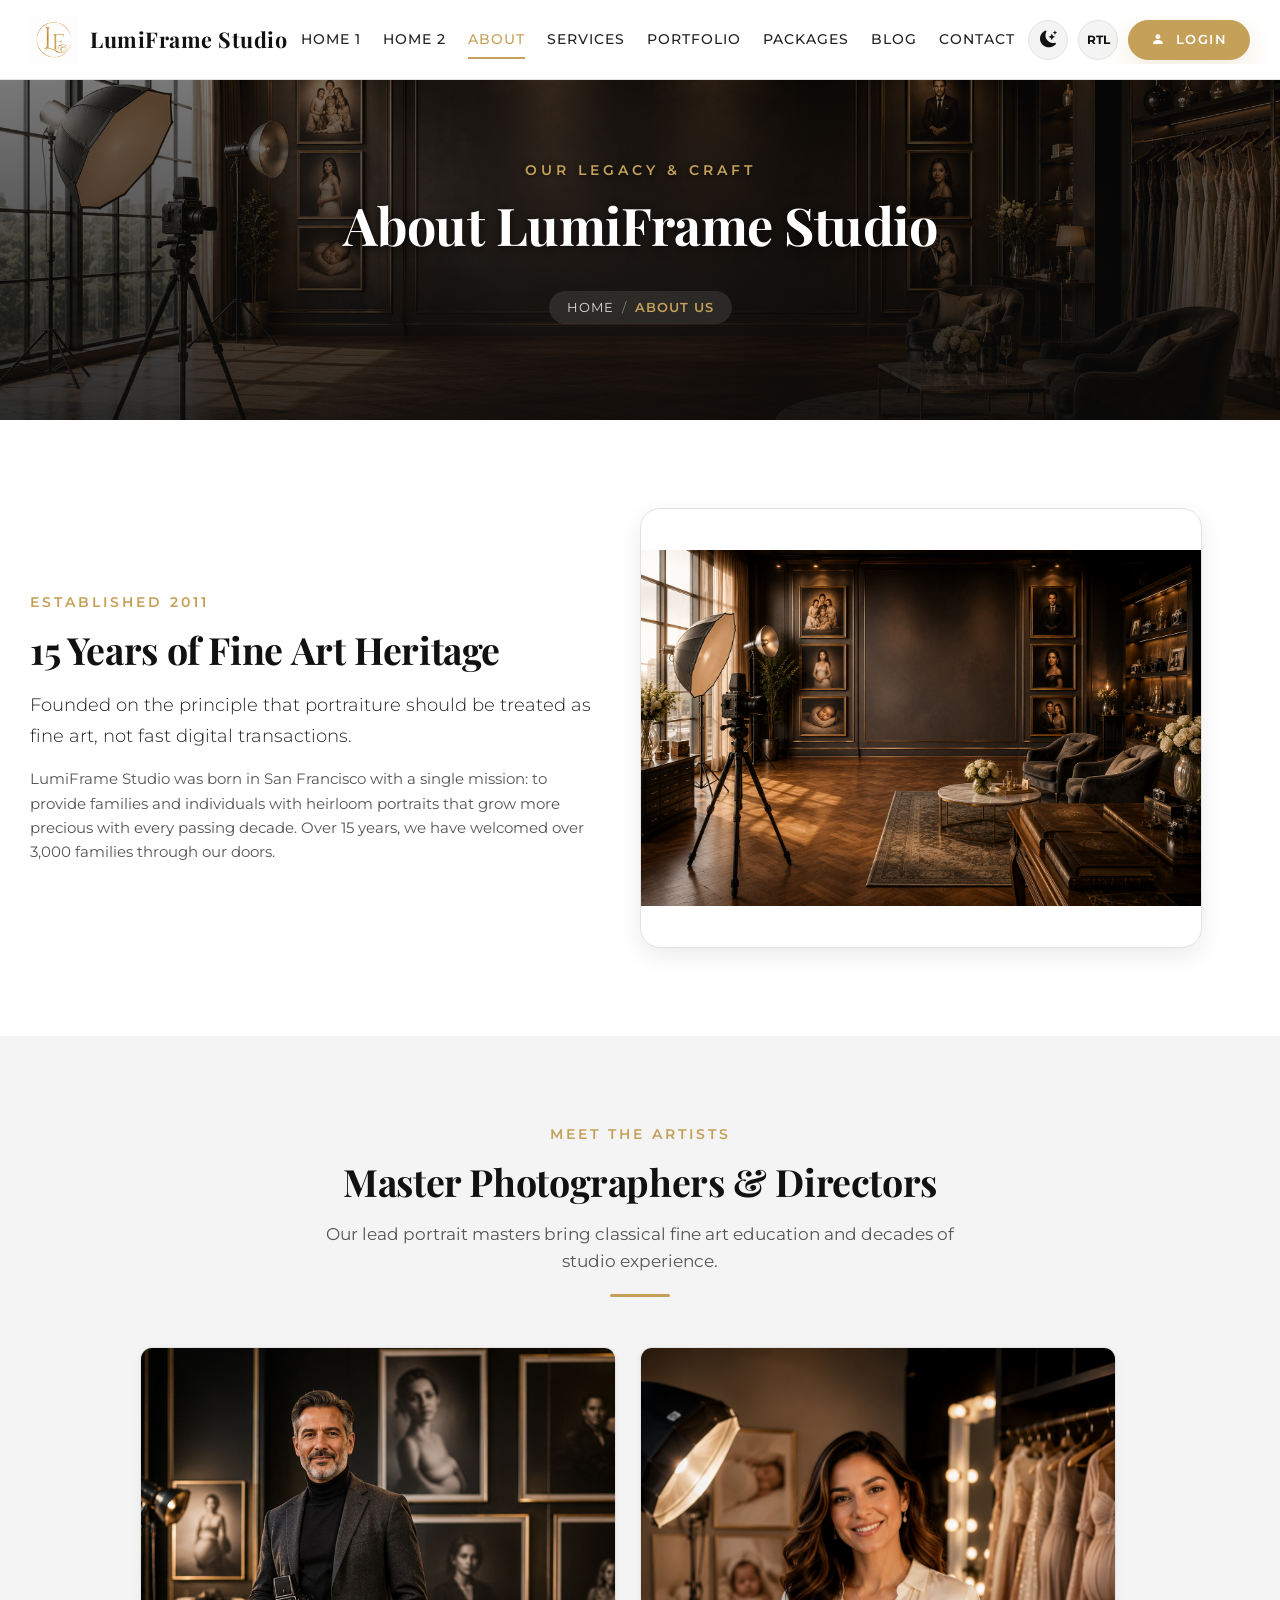
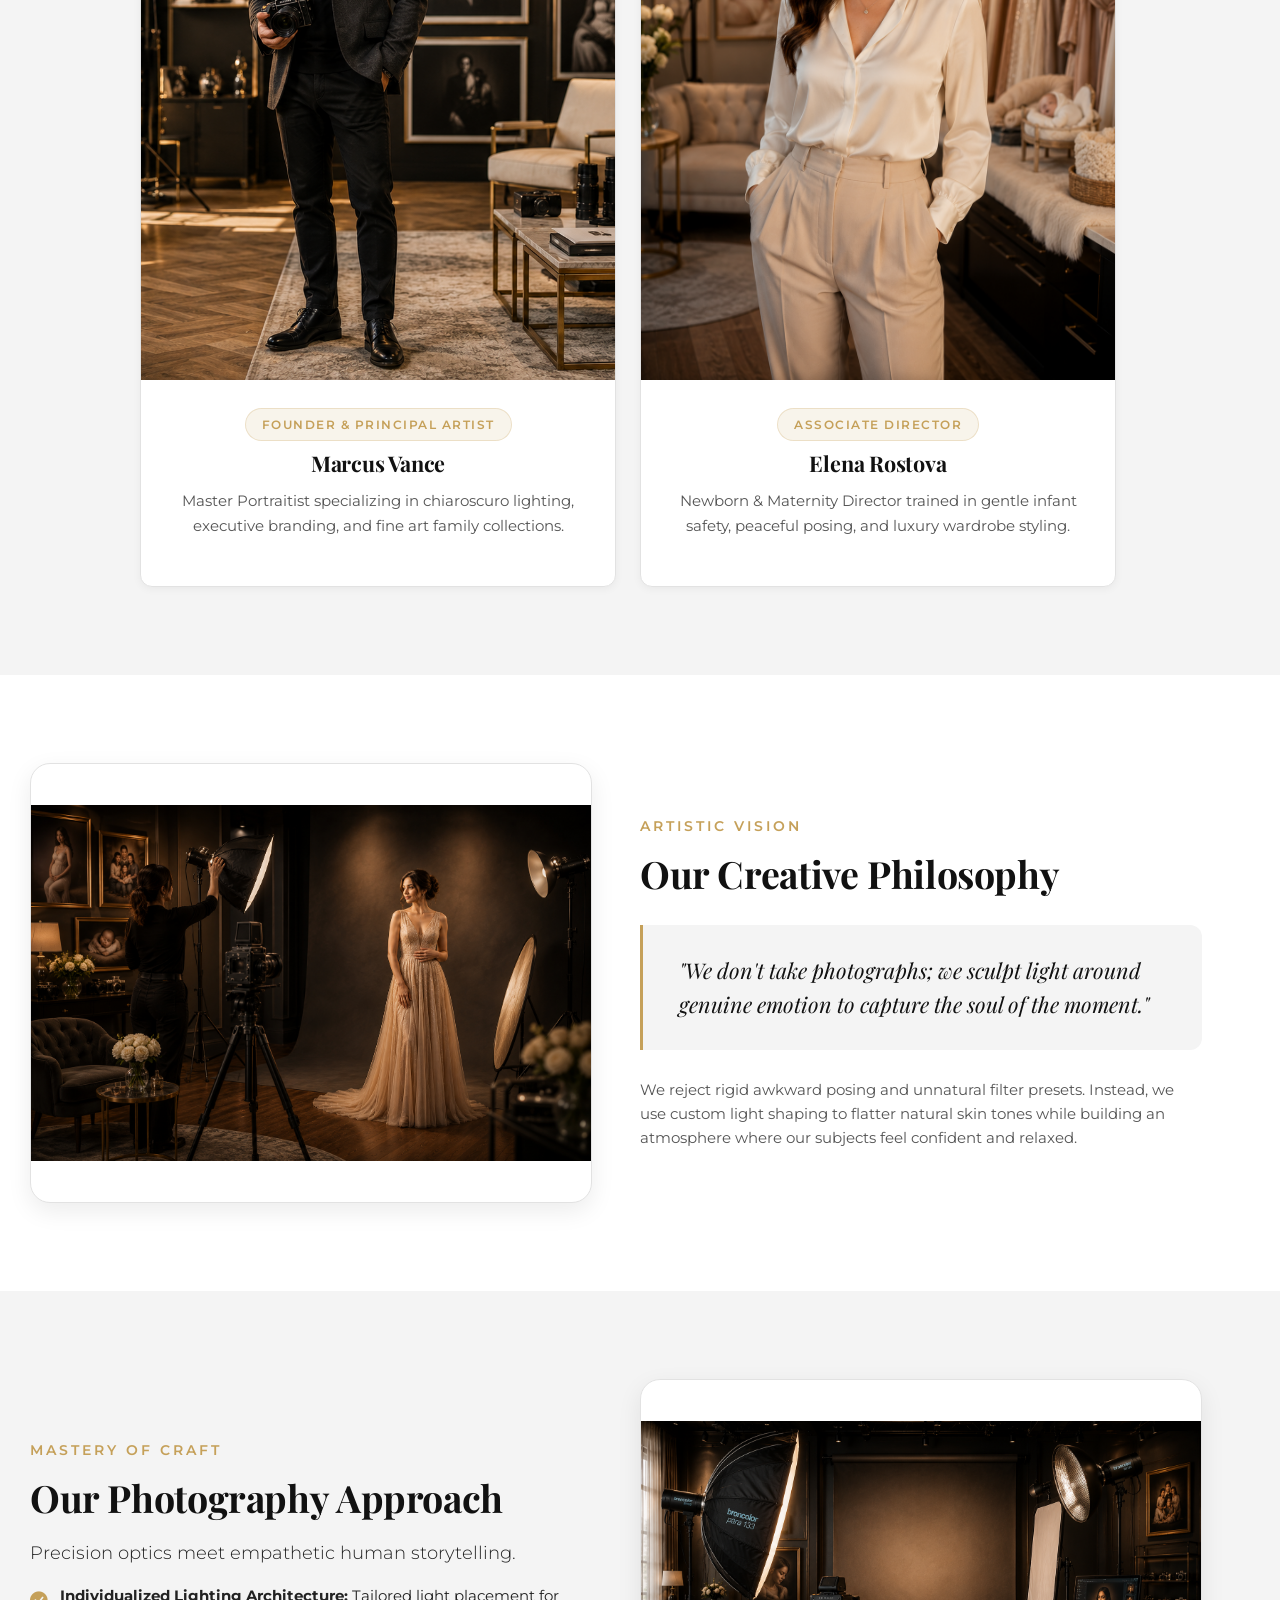
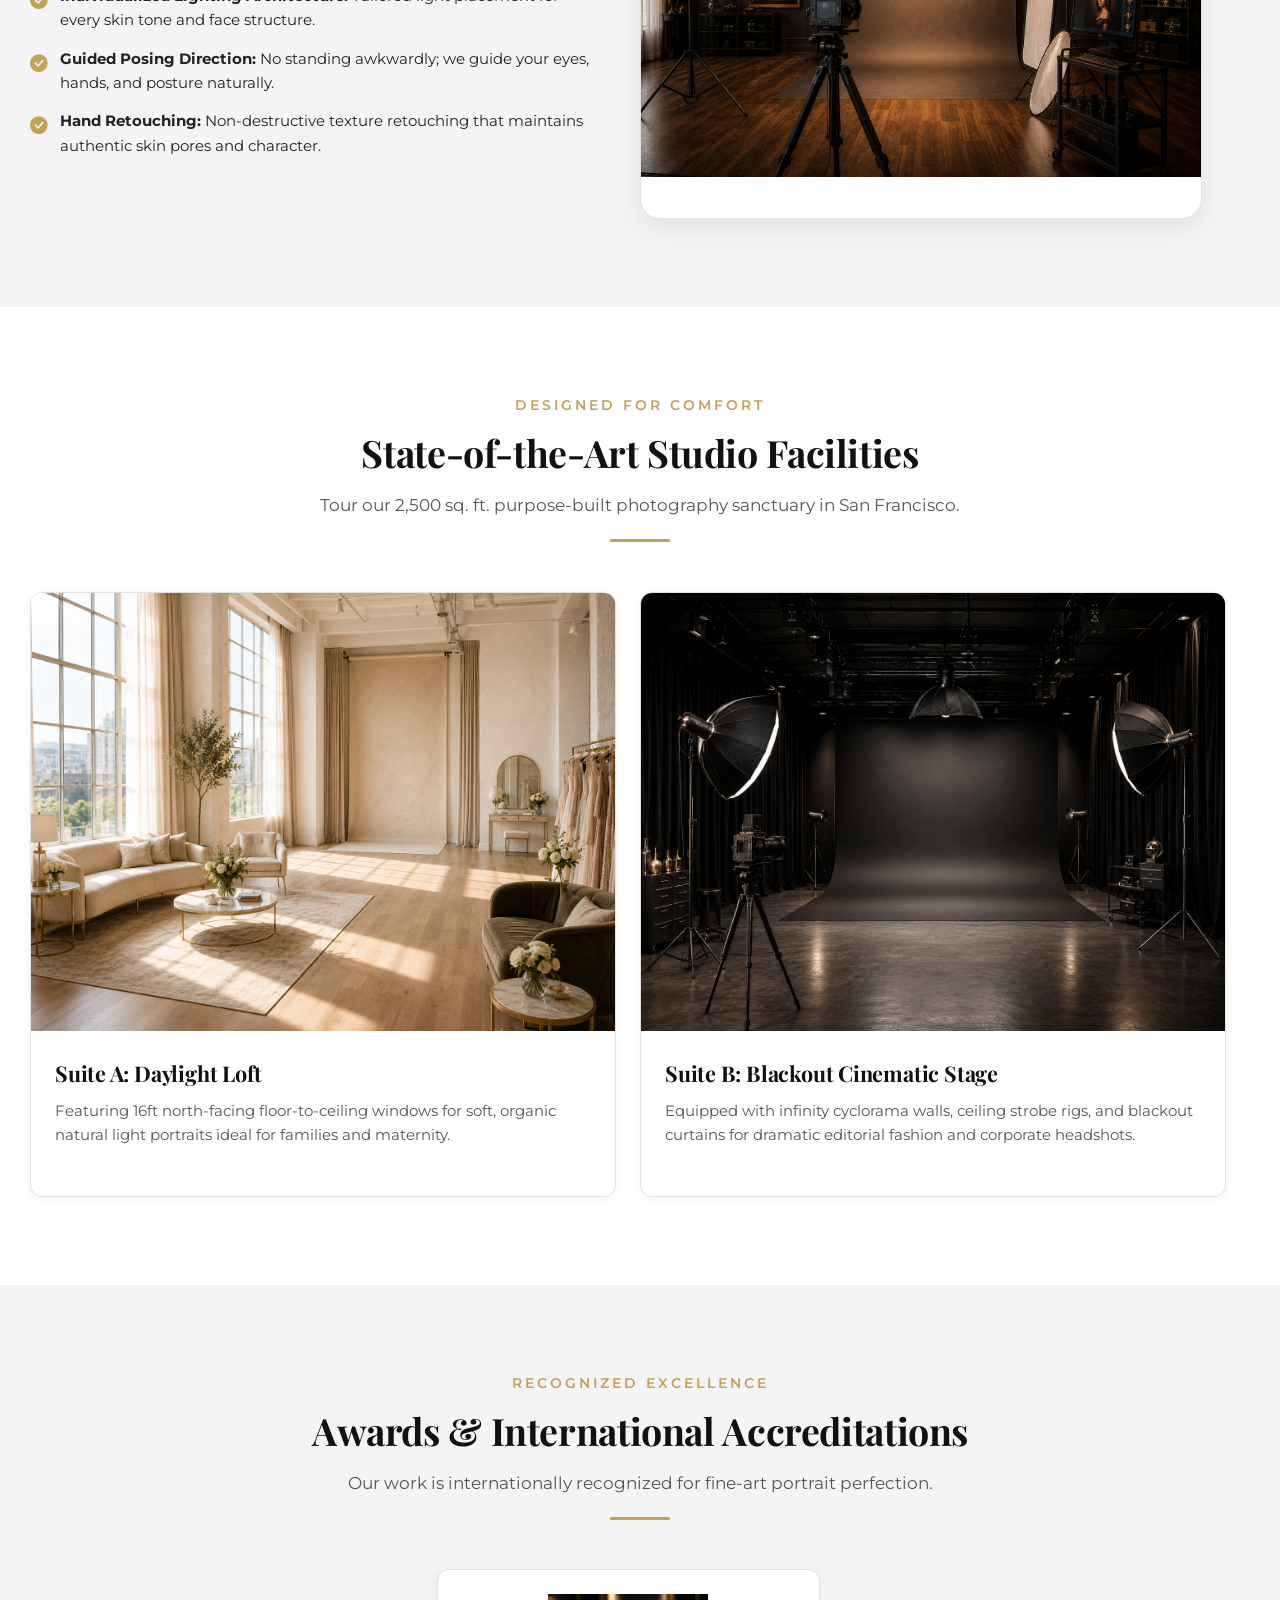
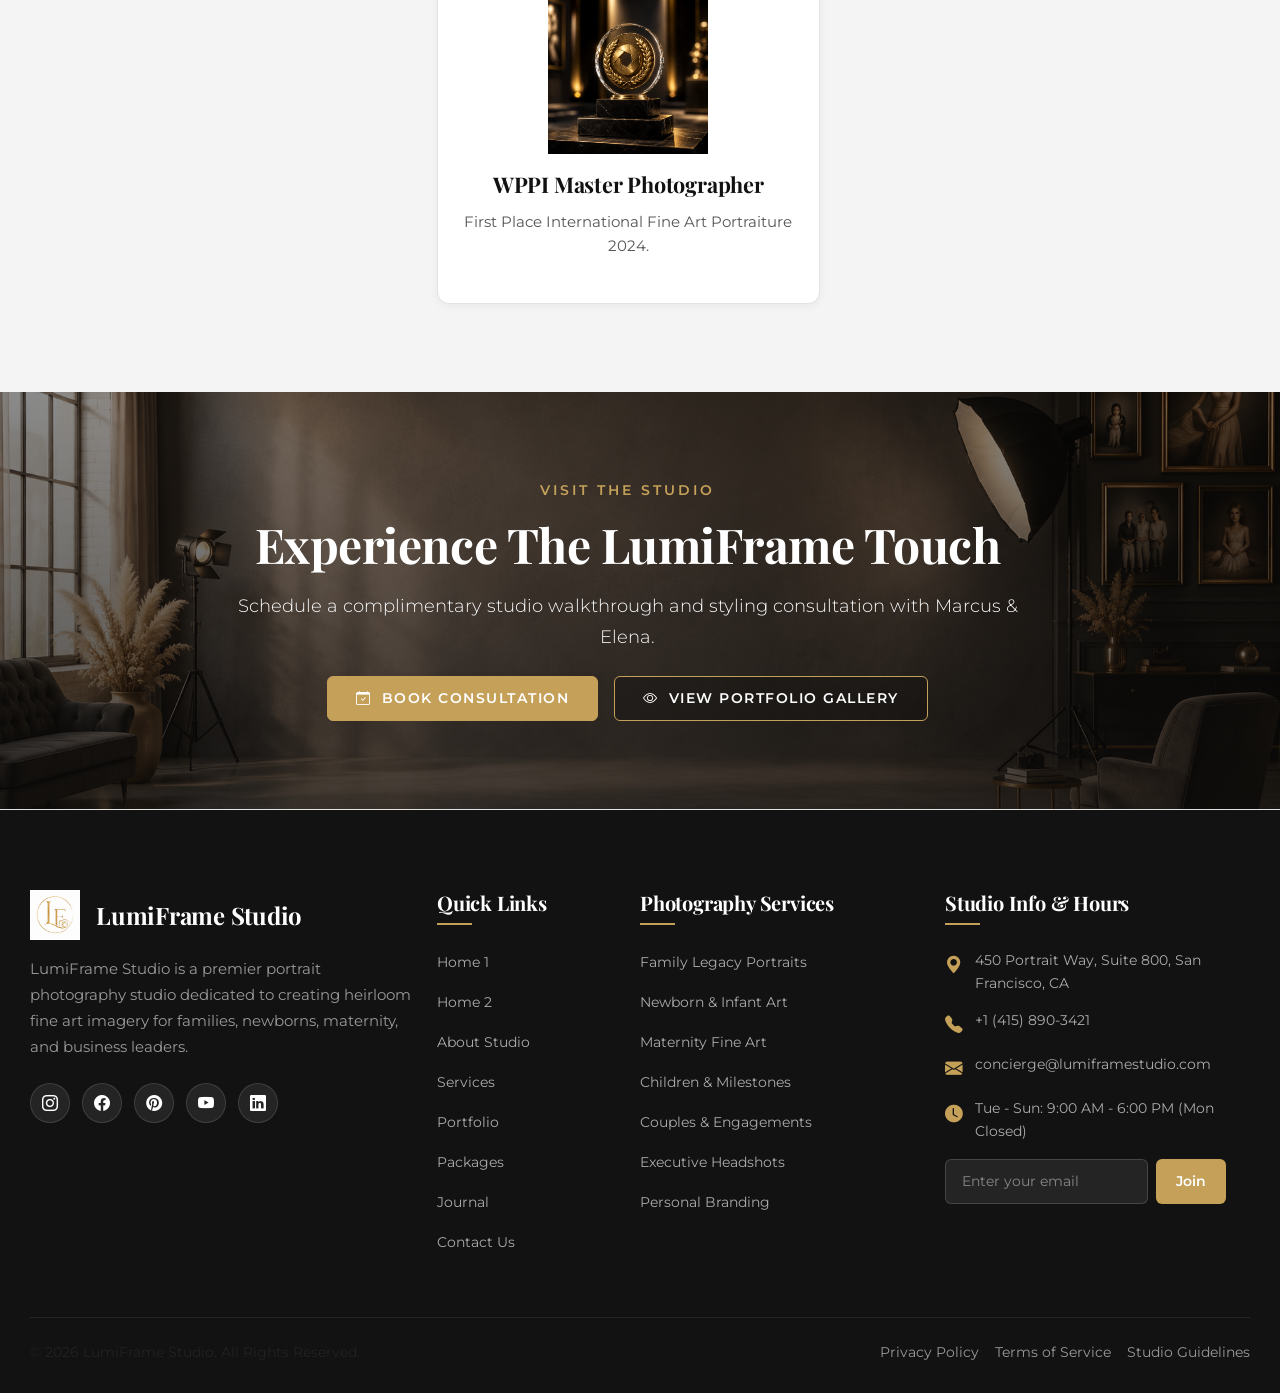
==== about.html @ 9e772b0a "bug fixed" ====
<!DOCTYPE html>
<html lang="en" data-theme="dark" data-bs-theme="dark" dir="ltr">
<head>
  <meta charset="UTF-8">
  <meta name="viewport" content="width=device-width, initial-scale=1.0">
  <title>About Us - LumiFrame Studio &amp; Master Portraitists</title>
  <meta name="description" content="Discover the history, artistic vision, master team, and state-of-the-art facilities behind LumiFrame Studio in San Francisco.">
  <link rel="icon" type="image/png" href="assets/images/common/lumi_icon.png">

  <!-- Bootstrap 5 & Icons -->
  <link rel="stylesheet" href="https://cdn.jsdelivr.net/npm/bootstrap@5.3.2/dist/css/bootstrap.min.css">
  <link rel="stylesheet" href="https://cdn.jsdelivr.net/npm/bootstrap-icons@1.11.3/font/bootstrap-icons.min.css">
  <link rel="stylesheet" href="https://cdnjs.cloudflare.com/ajax/libs/font-awesome/6.5.1/css/all.min.css">

  <!-- Modular Custom Stylesheets -->
  <link rel="stylesheet" href="assets/css/variables.css">
  <link rel="stylesheet" href="assets/css/main.css">
  <link rel="stylesheet" href="assets/css/typography.css">
  <link rel="stylesheet" href="assets/css/header.css">
  <link rel="stylesheet" href="assets/css/footer.css">
  <link rel="stylesheet" href="assets/css/banner.css">
  <link rel="stylesheet" href="assets/css/cards.css">
  <link rel="stylesheet" href="assets/css/buttons.css">
  <link rel="stylesheet" href="assets/css/forms.css">
  <link rel="stylesheet" href="assets/css/gallery.css">
  <link rel="stylesheet" href="assets/css/auth.css">
  <link rel="stylesheet" href="assets/css/light-theme.css">
  <link rel="stylesheet" href="assets/css/dark-theme.css">
  <link rel="stylesheet" href="assets/css/rtl.css">
  <link rel="stylesheet" href="assets/css/desktop.css">
  <link rel="stylesheet" href="assets/css/laptop.css">
  <link rel="stylesheet" href="assets/css/tablet.css">
  <link rel="stylesheet" href="assets/css/mobile.css">
  <link rel="stylesheet" href="assets/css/responsive-patch.css">
</head>
<body>

  <!-- Header -->
  <header class="site-header">
    <div class="container header-container">
      <a href="index.html" class="header-brand">
        <img src="assets/images/common/lumi_logo.png" alt="LumiFrame Studio Logo" class="brand-logo">
        <span class="brand-name">LumiFrame Studio</span>
      </a>

      <nav class="d-none d-xl-block">
        <ul class="main-nav">
          <li><a href="index.html" class="nav-link">Home 1</a></li>
          <li><a href="home2.html" class="nav-link">Home 2</a></li>
          <li><a href="about.html" class="nav-link active">About</a></li>
          <li><a href="services.html" class="nav-link">Services</a></li>
          <li><a href="portfolio.html" class="nav-link">Portfolio</a></li>
          <li><a href="packages.html" class="nav-link">Packages</a></li>
          <li><a href="blog.html" class="nav-link">Blog</a></li>
          <li><a href="contact.html" class="nav-link">Contact</a></li>
        </ul>
      </nav>

      <div class="header-controls">
        <button type="button" class="icon-toggle-btn theme-toggle-btn d-none d-xl-inline-flex" title="Toggle Theme"><i class="bi bi-moon-stars-fill"></i></button>
        <button type="button" class="icon-toggle-btn rtl-toggle-btn d-none d-xl-inline-flex" title="Toggle RTL/LTR"><span class="rtl-label" style="font-size:0.75rem; font-weight:700;">RTL</span></button>
        <a href="login.html" class="btn btn-header-login d-none d-xl-inline-flex"><i class="bi bi-person-fill"></i> Login</a>
        <button type="button" class="hamburger-btn" aria-label="Open Navigation Menu"><i class="bi bi-list"></i></button>
      </div>
    </div>
  </header>

  <!-- Mobile Offcanvas Drawer -->
  <div class="nav-backdrop"></div>
  <aside class="mobile-nav-drawer">
    <div class="mobile-drawer-header">
      <a href="index.html" class="d-flex align-items-center gap-2 text-decoration-none">
        <img src="assets/images/common/lumi_logo.png" alt="LumiFrame Studio" style="height:36px;">
        <span class="font-heading fw-bold" style="font-size:1.15rem; color:var(--heading-color);">LumiFrame Studio</span>
      </a>
      <button type="button" class="close-drawer-btn"><i class="bi bi-x-lg"></i></button>
    </div>
    <ul class="mobile-nav-links">
      <li><a href="index.html" class="nav-link">Home 1</a></li>
      <li><a href="home2.html" class="nav-link">Home 2</a></li>
      <li><a href="about.html" class="nav-link active">About</a></li>
      <li><a href="services.html" class="nav-link">Services</a></li>
      <li><a href="portfolio.html" class="nav-link">Portfolio</a></li>
      <li><a href="packages.html" class="nav-link">Packages</a></li>
      <li><a href="blog.html" class="nav-link">Blog</a></li>
      <li><a href="contact.html" class="nav-link">Contact</a></li>
    </ul>
    <div class="mobile-drawer-footer">
      <div class="mobile-drawer-toggles">
        <button type="button" class="icon-toggle-btn theme-toggle-btn"><i class="bi bi-moon-stars-fill"></i></button>
        <button type="button" class="icon-toggle-btn rtl-toggle-btn"><span class="rtl-label" style="font-size:0.75rem; font-weight:700;">RTL</span></button>
      </div>
      <a href="login.html" class="btn btn-primary-gold w-100 mt-2"><i class="bi bi-person-fill"></i> Login</a>
    </div>
  </aside>

  <main>
    <!-- Compact Banner -->
    <section class="site-banner inner-banner" style="background-image: url('assets/images/about/banner.jpg');">
      <div class="banner-overlay"></div>
      <div class="container banner-content">
        <span class="banner-subtitle animate-fade-up">Our Legacy &amp; Craft</span>
        <h1 class="banner-title animate-fade-up">About LumiFrame Studio</h1>
        <ul class="banner-breadcrumb animate-fade-up">
          <li><a href="index.html">Home</a></li>
          <li class="separator">/</li>
          <li class="active">About Us</li>
        </ul>
      </div>
    </section>

    <!-- SECTION 1: Studio Story & Heritage -->
    <section class="section-padding bg-surface feature-split-section">
      <div class="container">
        <div class="row align-items-center g-4 g-lg-5 feature-split-row">
          <div class="col-lg-6 animate-fade-up">
            <span class="section-subtitle">Established 2011</span>
            <h2 class="section-title">15 Years of Fine Art Heritage</h2>
            <p class="lead-text">Founded on the principle that portraiture should be treated as fine art, not fast digital transactions.</p>
            <p class="card-text-custom mb-0">LumiFrame Studio was born in San Francisco with a single mission: to provide families and individuals with heirloom portraits that grow more precious with every passing decade. Over 15 years, we have welcomed over 3,000 families through our doors.</p>
          </div>
          <div class="col-lg-6 animate-fade-up">
            <div class="feature-img-card">
              <img src="assets/images/about/story-founding.jpg" alt="Studio Heritage" class="img-fluid">
            </div>
          </div>
        </div>
      </div>
    </section>

    <!-- SECTION 2: Master Photographer & Team Introduction -->
    <section class="section-padding bg-surface-secondary">
      <div class="container">
        <div class="section-header text-center animate-fade-up">
          <span class="section-subtitle">Meet The Artists</span>
          <h2 class="section-title">Master Photographers &amp; Directors</h2>
          <p class="section-description">Our lead portrait masters bring classical fine art education and decades of studio experience.</p>
          <div class="gold-divider"></div>
        </div>

        <div class="row g-4 row-cols-1 row-cols-md-2 justify-content-center">
          <div class="col animate-fade-up" style="max-width:500px;">
            <div class="card-custom">
              <div class="card-img-wrapper portrait-ratio">
                <img src="assets/images/about/lead-photographer.jpg" alt="Marcus Vance">
              </div>
              <div class="card-body-custom text-center">
                <span class="badge-tag card-tag mx-auto mb-2">Founder &amp; Principal Artist</span>
                <h3 class="card-title-custom">Marcus Vance</h3>
                <p class="card-text-custom">Master Portraitist specializing in chiaroscuro lighting, executive branding, and fine art family collections.</p>
              </div>
            </div>
          </div>

          <div class="col animate-fade-up" style="max-width:500px;">
            <div class="card-custom">
              <div class="card-img-wrapper portrait-ratio">
                <img src="assets/images/about/associate-photographer.jpg" alt="Elena Rostova">
              </div>
              <div class="card-body-custom text-center">
                <span class="badge-tag card-tag mx-auto mb-2">Associate Director</span>
                <h3 class="card-title-custom">Elena Rostova</h3>
                <p class="card-text-custom">Newborn &amp; Maternity Director trained in gentle infant safety, peaceful posing, and luxury wardrobe styling.</p>
              </div>
            </div>
          </div>
        </div>
      </div>
    </section>

    <!-- SECTION 3: Creative Philosophy -->
    <section class="section-padding bg-surface feature-split-section">
      <div class="container">
        <div class="row align-items-center g-4 g-lg-5 feature-split-row">
          <div class="col-lg-6 order-lg-2 animate-fade-up">
            <span class="section-subtitle">Artistic Vision</span>
            <h2 class="section-title">Our Creative Philosophy</h2>
            <blockquote class="quote-artistic">
              "We don't take photographs; we sculpt light around genuine emotion to capture the soul of the moment."
            </blockquote>
            <p class="card-text-custom mb-0">We reject rigid awkward posing and unnatural filter presets. Instead, we use custom light shaping to flatter natural skin tones while building an atmosphere where our subjects feel confident and relaxed.</p>
          </div>
          <div class="col-lg-6 order-lg-1 animate-fade-up">
            <div class="feature-img-card">
              <img src="assets/images/about/philosophy-art.jpg" alt="Creative Philosophy" class="img-fluid">
            </div>
          </div>
        </div>
      </div>
    </section>

    <!-- SECTION 4: Photography Approach & Techniques -->
    <section class="section-padding bg-surface-secondary feature-split-section">
      <div class="container">
        <div class="row align-items-center g-4 g-lg-5 feature-split-row">
          <div class="col-lg-6 animate-fade-up">
            <span class="section-subtitle">Mastery of Craft</span>
            <h2 class="section-title">Our Photography Approach</h2>
            <p class="lead-text mb-3">Precision optics meet empathetic human storytelling.</p>
            <ul class="card-meta-list mb-0">
              <li>
                <i class="bi bi-check-circle-fill text-gold"></i>
                <div><strong>Individualized Lighting Architecture:</strong> Tailored light placement for every skin tone and face structure.</div>
              </li>
              <li>
                <i class="bi bi-check-circle-fill text-gold"></i>
                <div><strong>Guided Posing Direction:</strong> No standing awkwardly; we guide your eyes, hands, and posture naturally.</div>
              </li>
              <li>
                <i class="bi bi-check-circle-fill text-gold"></i>
                <div><strong>Hand Retouching:</strong> Non-destructive texture retouching that maintains authentic skin pores and character.</div>
              </li>
            </ul>
          </div>
          <div class="col-lg-6 animate-fade-up">
            <div class="feature-img-card">
              <img src="assets/images/about/approach-lighting.jpg" alt="Photography Lighting Mastery" class="img-fluid">
            </div>
          </div>
        </div>
      </div>
    </section>

    <!-- SECTION 5: Studio Facilities Showcase -->
    <section class="section-padding bg-surface">
      <div class="container">
        <div class="section-header text-center animate-fade-up">
          <span class="section-subtitle">Designed For Comfort</span>
          <h2 class="section-title">State-of-the-Art Studio Facilities</h2>
          <p class="section-description">Tour our 2,500 sq. ft. purpose-built photography sanctuary in San Francisco.</p>
          <div class="gold-divider"></div>
        </div>

        <div class="row g-4 row-cols-1 row-cols-md-2">
          <div class="col animate-fade-up">
            <div class="card-custom">
              <div class="card-img-wrapper">
                <img src="assets/images/about/facility-studio-a.jpg" alt="Studio Suite A">
              </div>
              <div class="card-body-custom">
                <h3 class="card-title-custom">Suite A: Daylight Loft</h3>
                <p class="card-text-custom">Featuring 16ft north-facing floor-to-ceiling windows for soft, organic natural light portraits ideal for families and maternity.</p>
              </div>
            </div>
          </div>

          <div class="col animate-fade-up">
            <div class="card-custom">
              <div class="card-img-wrapper">
                <img src="assets/images/about/facility-studio-b.jpg" alt="Studio Suite B">
              </div>
              <div class="card-body-custom">
                <h3 class="card-title-custom">Suite B: Blackout Cinematic Stage</h3>
                <p class="card-text-custom">Equipped with infinity cyclorama walls, ceiling strobe rigs, and blackout curtains for dramatic editorial fashion and corporate headshots.</p>
              </div>
            </div>
          </div>
        </div>
      </div>
    </section>

    <!-- SECTION 6: Awards, Achievements & Trust Indicators -->
    <section class="section-padding bg-surface-secondary">
      <div class="container">
        <div class="section-header text-center animate-fade-up">
          <span class="section-subtitle">Recognized Excellence</span>
          <h2 class="section-title">Awards &amp; International Accreditations</h2>
          <p class="section-description">Our work is internationally recognized for fine-art portrait perfection.</p>
          <div class="gold-divider"></div>
        </div>

        <div class="row align-items-center justify-content-center g-4">
          <div class="col-md-4 text-center animate-fade-up">
            <div class="card-custom p-4 align-items-center">
              <img src="assets/images/about/awards-seal.png" alt="WPPI Master Award Seal" style="width:160px; height:160px; object-fit:contain;" class="mb-3">
              <h3 class="h4 card-title-custom">WPPI Master Photographer</h3>
              <p class="card-text-custom text-center">First Place International Fine Art Portraiture 2024.</p>
            </div>
          </div>
        </div>
      </div>
    </section>

    <!-- SECTION 7: Client Experience CTA -->
    <section class="section-padding text-center position-relative overflow-hidden" style="background: url('assets/images/about/cta-bg.png') center/cover no-repeat;">
      <div class="banner-overlay" style="opacity:0.85;"></div>
      <div class="container position-relative z-2">
        <div class="row justify-content-center">
          <div class="col-lg-8 animate-fade-up">
            <span class="section-subtitle text-gold">Visit The Studio</span>
            <h2 class="text-white font-heading display-5 fw-bold mb-3">Experience The LumiFrame Touch</h2>
            <p class="text-light mb-4 lead-text">Schedule a complimentary studio walkthrough and styling consultation with Marcus &amp; Elena.</p>
            <div class="d-flex justify-content-center gap-3 flex-wrap">
              <a href="contact.html" class="btn btn-primary-gold"><i class="bi bi-calendar-check"></i> Book Consultation</a>
              <a href="portfolio.html" class="btn btn-outline-gold text-white"><i class="bi bi-eye"></i> View Portfolio Gallery</a>
            </div>
          </div>
        </div>
      </div>
    </section>
  </main>

  <!-- Footer -->
  <footer class="site-footer">
    <div class="container">
      <div class="row g-4">
        <div class="col-lg-4 col-md-6">
          <div class="d-flex align-items-center gap-3 mb-3">
            <img src="assets/images/common/lumi_logo.png" alt="LumiFrame Studio" class="footer-brand-img mb-0">
            <span class="font-heading fw-bold text-white fs-4">LumiFrame Studio</span>
          </div>
          <p class="footer-desc">LumiFrame Studio is a premier portrait photography studio dedicated to creating heirloom fine art imagery for families, newborns, maternity, and business leaders.</p>
          <div class="footer-social-links">
            <a href="#" class="social-icon-link" aria-label="Instagram"><i class="bi bi-instagram"></i></a>
            <a href="#" class="social-icon-link" aria-label="Facebook"><i class="bi bi-facebook"></i></a>
            <a href="#" class="social-icon-link" aria-label="Pinterest"><i class="bi bi-pinterest"></i></a>
            <a href="#" class="social-icon-link" aria-label="YouTube"><i class="bi bi-youtube"></i></a>
            <a href="#" class="social-icon-link" aria-label="LinkedIn"><i class="bi bi-linkedin"></i></a>
          </div>
        </div>

        <div class="col-lg-2 col-md-6">
          <h3 class="footer-heading">Quick Links</h3>
          <ul class="footer-links">
            <li><a href="index.html">Home 1</a></li>
            <li><a href="home2.html">Home 2</a></li>
            <li><a href="about.html">About Studio</a></li>
            <li><a href="services.html">Services</a></li>
            <li><a href="portfolio.html">Portfolio</a></li>
            <li><a href="packages.html">Packages</a></li>
            <li><a href="blog.html">Journal</a></li>
            <li><a href="contact.html">Contact Us</a></li>
          </ul>
        </div>

        <div class="col-lg-3 col-md-6">
          <h3 class="footer-heading">Photography Services</h3>
          <ul class="footer-links">
            <li><a href="services.html">Family Legacy Portraits</a></li>
            <li><a href="services.html">Newborn &amp; Infant Art</a></li>
            <li><a href="services.html">Maternity Fine Art</a></li>
            <li><a href="services.html">Children &amp; Milestones</a></li>
            <li><a href="services.html">Couples &amp; Engagements</a></li>
            <li><a href="services.html">Executive Headshots</a></li>
            <li><a href="services.html">Personal Branding</a></li>
          </ul>
        </div>

        <div class="col-lg-3 col-md-6">
          <h3 class="footer-heading">Studio Info &amp; Hours</h3>
          <ul class="footer-contact-info mb-3">
            <li><i class="bi bi-geo-alt-fill"></i> 450 Portrait Way, Suite 800, San Francisco, CA</li>
            <li><i class="bi bi-telephone-fill"></i> +1 (415) 890-3421</li>
            <li><i class="bi bi-envelope-fill"></i> concierge@lumiframestudio.com</li>
            <li><i class="bi bi-clock-fill"></i> Tue - Sun: 9:00 AM - 6:00 PM (Mon Closed)</li>
          </ul>
          <form class="footer-newsletter-form">
            <input type="email" placeholder="Enter your email" required>
            <button type="submit">Join</button>
          </form>
        </div>
      </div>

      <div class="footer-bottom">
        <p class="mb-0">&copy; 2026 LumiFrame Studio. All Rights Reserved.</p>
        <div class="d-flex gap-3">
          <a href="#">Privacy Policy</a>
          <a href="#">Terms of Service</a>
          <a href="#">Studio Guidelines</a>
        </div>
      </div>
    </div>
  </footer>

  <!-- Scripts -->
  <script src="https://cdn.jsdelivr.net/npm/bootstrap@5.3.2/dist/js/bootstrap.bundle.min.js"></script>
  <script src="assets/js/theme.js"></script>
  <script src="assets/js/rtl.js"></script>
  <script src="assets/js/main.js"></script>
  <script src="assets/js/portfolio.js"></script>
  <script src="assets/js/booking.js"></script>
</body>
</html>
---- assets/css/variables.css ----
/* ==========================================================================
   LumiFrame Studio - CSS Design Tokens & Variables
   Single Primary Color: Warm Fine-Art Gold (#C5A059)
   ========================================================================== */

:root {
  /* Brand Primary Color Palette */
  --primary-color: #C5A059;
  --primary-hover: #D4AF37;
  --primary-light: #DFBA6D;
  --primary-dark: #A47F39;
  --primary-rgb: 197, 160, 89;
  --primary-glow: rgba(197, 160, 89, 0.25);
  
  /* Neutral Color Palette - Light Theme Default */
  --bg-main: #FAFAFA;
  --bg-surface: #FFFFFF;
  --bg-surface-secondary: #F3F3F3;
  --bg-card: #FFFFFF;
  --bg-header: rgba(255, 255, 255, 0.95);
  --bg-footer: #121212;
  --bg-modal: rgba(18, 18, 18, 0.9);

  /* Typography Colors */
  --text-main: #1C1C1C;
  --text-muted: #666666;
  --text-light: #999999;
  --text-inverse: #FFFFFF;
  --heading-color: #121212;
  
  /* Borders & Shadows */
  --border-color: #E6E6E6;
  --border-light: #F0F0F0;
  --shadow-sm: 0 2px 8px rgba(0, 0, 0, 0.05);
  --shadow-md: 0 8px 24px rgba(0, 0, 0, 0.08);
  --shadow-lg: 0 16px 40px rgba(0, 0, 0, 0.12);
  --shadow-gold: 0 10px 30px rgba(197, 160, 89, 0.2);

  /* Typography Family & Hierarchy */
  --font-heading: 'Playfair Display', Georgia, serif;
  --font-body: 'Montserrat', -apple-system, BlinkMacSystemFont, 'Segoe UI', Roboto, sans-serif;
  
  /* Layout Dimensions */
  --header-height: 80px;
  --banner-hero-height: 580px;
  --banner-inner-height: 340px;
  --radius-sm: 6px;
  --radius-md: 12px;
  --radius-lg: 20px;
  --radius-pill: 50px;
  
  /* Transitions */
  --transition-fast: 0.2s cubic-bezier(0.25, 1, 0.5, 1);
  --transition-normal: 0.35s cubic-bezier(0.25, 1, 0.5, 1);
  --transition-slow: 0.6s cubic-bezier(0.25, 1, 0.5, 1);
}

/* Dark Theme Variables Override */
[data-theme="dark"], html[data-bs-theme="dark"] {
  --bg-main: #0E0E0E;
  --bg-surface: #161616;
  --bg-surface-secondary: #1E1E1E;
  --bg-card: #1A1A1A;
  --bg-header: rgba(14, 14, 14, 0.94);
  --bg-footer: #080808;
  --bg-modal: rgba(0, 0, 0, 0.95);

  --text-main: #E5E5E5;
  --text-muted: #AAAAAA;
  --text-light: #777777;
  --text-inverse: #121212;
  --heading-color: #FFFFFF;

  --border-color: #2A2A2A;
  --border-light: #222222;
  --shadow-sm: 0 2px 8px rgba(0, 0, 0, 0.4);
  --shadow-md: 0 8px 24px rgba(0, 0, 0, 0.5);
  --shadow-lg: 0 16px 40px rgba(0, 0, 0, 0.7);
}
---- assets/css/main.css ----
/* ==========================================================================
   LumiFrame Studio - Main Stylesheet
   Global Reset, Utilities, Layout Setup, Micro-animations
   ========================================================================== */

@import url('./variables.css');

*, *::before, *::after {
  box-sizing: border-box;
  margin: 0;
  padding: 0;
}

html {
  scroll-behavior: smooth;
  /* Fluid base font — scales from 14px at 360px to 16px at 1200px */
  font-size: clamp(14px, calc(14px + (2 * ((100vw - 360px) / 840))), 16px);
  overflow-x: clip;
  width: 100%;
}

body {
  font-family: var(--font-body);
  background-color: var(--bg-main);
  color: var(--text-main);
  line-height: 1.6;
  font-weight: 400;
  transition: background-color var(--transition-normal), color var(--transition-normal);
  overflow-x: clip;
  min-height: 100vh;
  display: flex;
  flex-direction: column;
  width: 100%;
  max-width: 100vw;
}

main {
  flex: 1 0 auto;
  overflow-x: hidden;
}

/* Responsive images by default */
img {
  max-width: 100%;
  height: auto;
  display: block;
}

/* Links */
a {
  color: var(--primary-color);
  text-decoration: none;
  transition: color var(--transition-fast);
}

a:hover {
  color: var(--primary-hover);
}

/* Container overflow guard */
.container,
.container-fluid {
  max-width: 100%;
}

/* Container Spacing & Padding Utilities */
.section-padding {
  padding: 90px 0;
}

.section-padding-sm {
  padding: 60px 0;
}

.bg-surface {
  background-color: var(--bg-surface);
}

.bg-surface-secondary {
  background-color: var(--bg-surface-secondary);
}

/* Section Header Styling */
.section-header {
  margin-bottom: 50px;
  position: relative;
}

.section-subtitle {
  font-family: var(--font-body);
  font-size: 0.85rem;
  font-weight: 600;
  text-transform: uppercase;
  letter-spacing: 3px;
  color: var(--primary-color);
  margin-bottom: 12px;
  display: block;
}

.section-title {
  font-family: var(--font-heading);
  font-size: clamp(1.75rem, 3.5vw, 2.5rem);
  font-weight: 700;
  color: var(--heading-color);
  line-height: 1.25;
  margin-bottom: 16px;
}

.section-description {
  font-size: 1.05rem;
  color: var(--text-muted);
  max-width: 680px;
  margin: 0 auto;
}

/* Divider Line */
.gold-divider {
  width: 60px;
  height: 3px;
  background-color: var(--primary-color);
  margin: 20px auto 0 auto;
  border-radius: 2px;
}

.section-header.text-start .gold-divider {
  margin-left: 0;
}

/* ==========================================================================
   Modern & Elegant Scroll Animation System (Luxury Studio Aesthetics)
   ========================================================================== */

/* Modern Easing Variables */
:root {
  --ease-silk: cubic-bezier(0.16, 1, 0.3, 1);
  --ease-smooth: cubic-bezier(0.25, 1, 0.5, 1);
  --anim-duration-slow: 1.3s;
}

/* Base Reveal Animation Classes */
.animate-fade-up {
  opacity: 0;
  transform: translateY(40px) scale(0.98);
  filter: blur(4px);
  will-change: opacity, transform, filter;
  transition: opacity var(--anim-duration-slow) var(--ease-silk),
              transform var(--anim-duration-slow) var(--ease-silk),
              filter var(--anim-duration-slow) var(--ease-silk);
}

.animate-fade-down {
  opacity: 0;
  transform: translateY(-30px);
  filter: blur(4px);
  will-change: opacity, transform, filter;
  transition: opacity var(--anim-duration-slow) var(--ease-silk),
              transform var(--anim-duration-slow) var(--ease-silk),
              filter var(--anim-duration-slow) var(--ease-silk);
}

.animate-zoom-in {
  opacity: 0;
  transform: scale(0.92);
  filter: blur(6px);
  will-change: opacity, transform, filter;
  transition: opacity var(--anim-duration-slow) var(--ease-silk),
              transform var(--anim-duration-slow) var(--ease-silk),
              filter var(--anim-duration-slow) var(--ease-silk);
}

.animate-blur-in {
  opacity: 0;
  filter: blur(12px);
  transform: translateY(20px);
  will-change: opacity, transform, filter;
  transition: opacity var(--anim-duration-slow) var(--ease-silk),
              transform var(--anim-duration-slow) var(--ease-silk),
              filter var(--anim-duration-slow) var(--ease-silk);
}

.animate-slide-left {
  opacity: 0;
  transform: translateX(-40px);
  filter: blur(4px);
  will-change: opacity, transform, filter;
  transition: opacity var(--anim-duration-slow) var(--ease-silk),
              transform var(--anim-duration-slow) var(--ease-silk),
              filter var(--anim-duration-slow) var(--ease-silk);
}

.animate-slide-right {
  opacity: 0;
  transform: translateX(40px);
  filter: blur(4px);
  will-change: opacity, transform, filter;
  transition: opacity var(--anim-duration-slow) var(--ease-silk),
              transform var(--anim-duration-slow) var(--ease-silk),
              filter var(--anim-duration-slow) var(--ease-silk);
}

/* Active Animation Trigger State */
.animate-visible {
  opacity: 1 !important;
  transform: translate(0, 0) scale(1) !important;
  filter: blur(0px) !important;
}

/* Stagger Delay Helpers */
.delay-1 { transition-delay: 0.12s !important; }
.delay-2 { transition-delay: 0.25s !important; }
.delay-3 { transition-delay: 0.38s !important; }
.delay-4 { transition-delay: 0.50s !important; }
.delay-5 { transition-delay: 0.62s !important; }
.delay-6 { transition-delay: 0.75s !important; }

/* Micro-animations for Cards & Images */
.card-custom,
.portfolio-card {
  transition: transform 0.6s var(--ease-silk),
              box-shadow 0.6s var(--ease-silk),
              border-color 0.4s ease;
}

.card-img-wrapper img,
.portfolio-card img {
  transition: transform 1.2s var(--ease-silk), filter 0.8s var(--ease-silk);
}

.card-custom:hover .card-img-wrapper img,
.portfolio-card:hover img {
  transform: scale(1.05);
}

/* Respect reduced motion preference */
@media (prefers-reduced-motion: reduce) {
  .animate-fade-up,
  .animate-fade-down,
  .animate-zoom-in,
  .animate-blur-in,
  .animate-slide-left,
  .animate-slide-right {
    opacity: 1 !important;
    transform: none !important;
    filter: none !important;
    transition: none !important;
  }
}

/* Utility Badge */
.badge-tag {
  display: inline-block;
  width: auto !important;
  padding: 6px 16px;
  font-size: 0.75rem;
  font-weight: 600;
  text-transform: uppercase;
  letter-spacing: 1.5px;
  border-radius: var(--radius-pill);
  background: rgba(var(--primary-rgb), 0.12);
  color: var(--primary-color);
  border: 1px solid rgba(var(--primary-rgb), 0.25);
}

/* Subtle Overlay Helper */
.overlay-dark {
  position: absolute;
  top: 0;
  left: 0;
  width: 100%;
  height: 100%;
  background: linear-gradient(180deg, rgba(14, 14, 14, 0.65) 0%, rgba(14, 14, 14, 0.82) 100%);
  z-index: 1;
}

/* Prevent horizontal overflow from Bootstrap rows with negative margins */
.row {
  overflow: hidden;
}

/* Override: rows inside overflow:hidden parent that clip children incorrectly */
.row.g-4,
.row.g-5 {
  overflow: visible;
}
---- assets/css/typography.css ----
/* ==========================================================================
   LumiFrame Studio - Typography Stylesheet
   Google Fonts: Playfair Display & Montserrat
   Fluid responsive type scale using clamp()
   ========================================================================== */

@import url('https://fonts.googleapis.com/css2?family=Montserrat:ital,wght@0,300;0,400;0,500;0,600;0,700;1,400&family=Playfair+Display:ital,wght@0,400;0,600;0,700;0,900;1,400&display=swap');

h1, h2, h3, h4, h5, h6,
.font-heading {
  font-family: var(--font-heading);
  color: var(--heading-color);
  font-weight: 700;
  line-height: 1.25;
  letter-spacing: -0.01em;
  /* Prevent overflow on all heading sizes */
  overflow-wrap: break-word;
  word-wrap: break-word;
  hyphens: auto;
}

/* Fluid heading scale: clamp(min, preferred, max) */
h1, .h1 {
  font-size: clamp(1.85rem, 5vw, 3.25rem);
}

h2, .h2 {
  font-size: clamp(1.5rem, 3.5vw, 2.5rem);
}

h3, .h3 {
  font-size: clamp(1.2rem, 2.5vw, 1.85rem);
}

h4, .h4 {
  font-size: clamp(1.05rem, 2vw, 1.35rem);
}

h5, .h5 {
  font-size: clamp(0.95rem, 1.8vw, 1.15rem);
}

h6, .h6 {
  font-size: clamp(0.82rem, 1.5vw, 0.95rem);
  text-transform: uppercase;
  letter-spacing: 1.5px;
}

p, .lead-text {
  color: var(--text-main);
  overflow-wrap: break-word;
  word-wrap: break-word;
}

.lead-text {
  font-size: clamp(1rem, 1.8vw, 1.15rem);
  line-height: 1.7;
  font-weight: 300;
}

.text-gold {
  color: var(--primary-color) !important;
}

.text-muted-custom {
  color: var(--text-muted) !important;
}

/* Quote styling */
blockquote.quote-artistic {
  position: relative;
  padding: 28px 36px;
  font-family: var(--font-heading);
  font-size: clamp(1.05rem, 2.5vw, 1.35rem);
  font-style: italic;
  color: var(--heading-color);
  border-left: 3px solid var(--primary-color);
  background: var(--bg-surface-secondary);
  border-radius: 0 var(--radius-md) var(--radius-md) 0;
  margin: 28px 0;
}

blockquote.quote-artistic footer {
  font-family: var(--font-body);
  font-style: normal;
  font-size: 0.9rem;
  font-weight: 600;
  color: var(--primary-color);
  margin-top: 12px;
  text-transform: uppercase;
  letter-spacing: 2px;
}
---- assets/css/header.css ----
/* ==========================================================================
   LumiFrame Studio - Header & Navigation Stylesheet
   Sticky Header, Glassmorphism, Hamburger Drawer Menu
   Touch-friendly, responsive across all breakpoints
   ========================================================================== */

.site-header {
  position: sticky;
  top: 0;
  left: 0;
  width: 100%;
  z-index: 1050;
  background-color: var(--bg-header);
  backdrop-filter: blur(12px);
  -webkit-backdrop-filter: blur(12px);
  border-bottom: 1px solid var(--border-color);
  transition: background-color var(--transition-normal), box-shadow var(--transition-normal);
  height: var(--header-height);
  display: flex;
  align-items: center;
  /* Prevent any child from creating horizontal overflow */
  overflow: hidden;
}

.site-header.scrolled {
  box-shadow: var(--shadow-md);
  border-bottom-color: rgba(var(--primary-rgb), 0.2);
}

.header-container {
  display: flex;
  align-items: center;
  justify-content: space-between;
  width: 100%;
  /* Prevent content from overflowing container */
  overflow: hidden;
  gap: 12px;
}

/* Brand Logo Styling */
.header-brand {
  display: flex;
  align-items: center;
  gap: 12px;
  text-decoration: none;
  flex-shrink: 0;   /* prevent brand from shrinking */
}

.header-brand img.brand-logo {
  height: 48px;
  width: auto;
  max-width: 180px;
  object-fit: contain;
  transition: transform var(--transition-fast);
}

.brand-name {
  font-family: var(--font-heading);
  font-size: 1.35rem;
  font-weight: 700;
  color: var(--heading-color);
  letter-spacing: 0.5px;
  white-space: nowrap;
  transition: color var(--transition-fast);
}

.header-brand:hover .brand-name {
  color: var(--primary-color);
}

.header-brand:hover img.brand-logo {
  transform: scale(1.03);
}

/* Navigation Links (Center Alignment) */
.main-nav {
  display: flex;
  align-items: center;
  gap: 28px;
  margin: 0 auto;
  padding: 0;
  list-style: none;
  flex-wrap: nowrap;   /* prevent nav items from wrapping */
  overflow: hidden;
}

.nav-link {
  font-family: var(--font-body);
  font-size: 0.9rem;
  font-weight: 500;
  color: var(--text-main);
  text-transform: uppercase;
  letter-spacing: 1px;
  padding: 8px 0;
  position: relative;
  transition: color var(--transition-fast);
  white-space: nowrap;  /* prevent nav text from wrapping */
}

.nav-link::after {
  content: '';
  position: absolute;
  bottom: 0;
  left: 0;
  width: 0%;
  height: 2px;
  background-color: var(--primary-color);
  transition: width var(--transition-fast);
}

.nav-link:hover,
.nav-link.active {
  color: var(--primary-color);
}

.nav-link:hover::after,
.nav-link.active::after {
  width: 100%;
}

/* Controls & Login CTA (Right Alignment) */
.header-controls {
  display: flex;
  align-items: center;
  gap: 10px;
  flex-shrink: 0;   /* prevent controls from shrinking */
}

/* Toggle Buttons */
.icon-toggle-btn {
  background: var(--bg-surface-secondary);
  border: 1px solid var(--border-color);
  color: var(--heading-color);
  width: 40px;
  height: 40px;
  border-radius: 50%;
  display: inline-flex;
  align-items: center;
  justify-content: center;
  cursor: pointer;
  font-size: 1.05rem;
  transition: all var(--transition-fast);
  /* Touch-friendly */
  min-width: 40px;
  min-height: 40px;
  flex-shrink: 0;
}

.icon-toggle-btn:hover {
  background: var(--primary-color);
  color: #FFFFFF;
  border-color: var(--primary-color);
  transform: translateY(-2px);
  box-shadow: var(--shadow-gold);
}

/* Mobile Hamburger Toggle Button */
.hamburger-btn {
  display: none;
  background: none;
  border: none;
  color: var(--heading-color);
  font-size: 1.6rem;
  cursor: pointer;
  padding: 0;
  transition: color var(--transition-fast);
  /* Touch-friendly hit area */
  width: 44px;
  height: 44px;
  align-items: center;
  justify-content: center;
  flex-shrink: 0;
}

.hamburger-btn:hover {
  color: var(--primary-color);
}

/* Mobile Offcanvas / Drawer Navigation */
.mobile-nav-drawer {
  position: fixed;
  top: 0;
  right: -100%;
  width: 300px;
  max-width: 85vw;   /* never exceed 85% of viewport width */
  height: 100vh;
  height: 100dvh;    /* dynamic viewport height for mobile browsers */
  background-color: var(--bg-surface);
  box-shadow: var(--shadow-lg);
  z-index: 1090;
  padding: 24px 20px;
  display: flex;
  flex-direction: column;
  justify-content: space-between;
  transition: right var(--transition-normal);
  overflow-y: auto;
  overflow-x: hidden;
  -webkit-overflow-scrolling: touch;
}

.mobile-nav-drawer.open {
  right: 0;
}

.mobile-drawer-header {
  display: flex;
  align-items: center;
  justify-content: space-between;
  margin-bottom: 28px;
  padding-bottom: 16px;
  border-bottom: 1px solid var(--border-color);
}

.close-drawer-btn {
  background: none;
  border: none;
  font-size: 1.5rem;
  color: var(--heading-color);
  cursor: pointer;
  /* Touch-friendly */
  width: 44px;
  height: 44px;
  display: flex;
  align-items: center;
  justify-content: center;
  border-radius: 50%;
  transition: background var(--transition-fast), color var(--transition-fast);
}

.close-drawer-btn:hover {
  background: var(--bg-surface-secondary);
  color: var(--primary-color);
}

.mobile-nav-links {
  list-style: none;
  display: flex;
  flex-direction: column;
  gap: 4px;
  margin-bottom: 28px;
  flex: 1;
}

.mobile-nav-links .nav-link {
  font-size: 1rem;
  display: flex;
  align-items: center;
  /* Touch-friendly link height */
  min-height: 48px;
  padding: 10px 4px;
}

.mobile-drawer-footer {
  display: flex;
  flex-direction: column;
  gap: 14px;
  padding-top: 20px;
  border-top: 1px solid var(--border-color);
}

.mobile-drawer-toggles {
  display: flex;
  align-items: center;
  justify-content: space-around;
  gap: 12px;
}

/* Backdrop Overlay */
.nav-backdrop {
  position: fixed;
  top: 0;
  left: 0;
  width: 100vw;
  height: 100vh;
  height: 100dvh;
  background: rgba(0, 0, 0, 0.5);
  backdrop-filter: blur(4px);
  -webkit-backdrop-filter: blur(4px);
  z-index: 1080;
  opacity: 0;
  visibility: hidden;
  transition: all var(--transition-fast);
}

.nav-backdrop.show {
  opacity: 1;
  visibility: visible;
}

/* ─── Responsive Header Breakpoints ─── */

/* Responsive (up to 1199.98px: iPad Pro, iPad Mini, Mobile):
   Hide main desktop nav, show hamburger button, and keep Theme & RTL toggles INSIDE drawer menu */
@media (max-width: 1199.98px) {
  .main-nav {
    display: none !important;
  }

  .hamburger-btn {
    display: flex !important;
  }

  /* Keep Theme toggles, RTL toggles, and Login button INSIDE menu drawer on responsive viewports (<1200px) */
  .header-controls .theme-toggle-btn,
  .header-controls .rtl-toggle-btn,
  .btn-header-login {
    display: none !important;
  }

  .site-header {
    height: 72px;
  }

  .header-brand img.brand-logo {
    height: 42px;
  }
}

/* Mobile: compact header */
@media (max-width: 767.98px) {
  .site-header {
    height: 64px;
  }

  .header-brand img.brand-logo {
    height: 34px;
  }

  /* Hide login btn on very small screens */
  .btn-header-login {
    display: none !important;
  }

  .header-controls {
    gap: 8px;
  }
}
---- assets/css/footer.css ----
/* ==========================================================================
   LumiFrame Studio - Footer Stylesheet
   Luxury Footer Layout, Social Links, Newsletter Form
   Responsive for mobile, tablet, desktop
   ========================================================================== */

.site-footer {
  background-color: var(--bg-footer);
  color: #D5D5D5;
  padding-top: 80px;
  padding-bottom: 30px;
  border-top: 1px solid var(--border-color);
  margin-top: auto;
  position: relative;
  /* Prevent horizontal overflow */
  overflow-x: hidden;
}

.footer-brand-img {
  height: 50px;
  width: auto;
  max-width: 100%;
  margin-bottom: 16px;
}

.footer-desc {
  font-size: 0.95rem;
  color: #999999;
  line-height: 1.7;
  margin-bottom: 24px;
  overflow-wrap: break-word;
}

.footer-heading {
  font-family: var(--font-heading);
  font-size: 1.25rem;
  color: #FFFFFF;
  margin-bottom: 24px;
  position: relative;
  padding-bottom: 10px;
}

.footer-heading::after {
  content: '';
  position: absolute;
  bottom: 0;
  left: 0;
  width: 35px;
  height: 2px;
  background-color: var(--primary-color);
}

.footer-links {
  list-style: none;
  padding: 0;
  margin: 0;
  display: flex;
  flex-direction: column;
  gap: 12px;
}

.footer-links a {
  color: #AAAAAA;
  font-size: 0.9rem;
  transition: color var(--transition-fast), padding-left var(--transition-fast);
  display: inline-block;
  /* Touch-friendly link area */
  min-height: 28px;
  display: flex;
  align-items: center;
}

.footer-links a:hover {
  color: var(--primary-color);
  padding-left: 6px;
}

.footer-contact-info {
  list-style: none;
  padding: 0;
  margin: 0;
  display: flex;
  flex-direction: column;
  gap: 14px;
  font-size: 0.9rem;
  color: #AAAAAA;
}

.footer-contact-info li {
  display: flex;
  align-items: flex-start;
  gap: 12px;
  overflow-wrap: break-word;
  word-wrap: break-word;
}

.footer-contact-info i {
  color: var(--primary-color);
  font-size: 1.1rem;
  margin-top: 2px;
  flex-shrink: 0;
}

/* Newsletter Subscription Form */
.footer-newsletter-form {
  display: flex;
  gap: 8px;
  margin-top: 16px;
  flex-wrap: wrap;     /* allow wrapping if viewport is very narrow */
}

.footer-newsletter-form input {
  background: rgba(255, 255, 255, 0.08);
  border: 1px solid rgba(255, 255, 255, 0.15);
  color: #FFFFFF;
  padding: 10px 16px;
  border-radius: var(--radius-sm);
  font-size: 0.88rem;
  flex: 1;
  min-width: 0;       /* allow flex shrinking */
  outline: none;
  transition: border-color var(--transition-fast);
  min-height: 44px;
}

.footer-newsletter-form input::placeholder {
  color: #888888;
}

.footer-newsletter-form input:focus {
  border-color: var(--primary-color);
  background: rgba(255, 255, 255, 0.12);
}

.footer-newsletter-form button {
  background: var(--primary-color);
  color: #FFFFFF;
  border: none;
  padding: 10px 20px;
  border-radius: var(--radius-sm);
  cursor: pointer;
  font-size: 0.9rem;
  font-weight: 600;
  transition: background var(--transition-fast), transform var(--transition-fast);
  min-height: 44px;
  white-space: nowrap;
}

.footer-newsletter-form button:hover {
  background: var(--primary-hover);
  transform: translateY(-2px);
}

/* Social Media Icons */
.footer-social-links {
  display: flex;
  align-items: center;
  gap: 12px;
  margin-top: 20px;
  flex-wrap: wrap;
}

.social-icon-link {
  width: 40px;
  height: 40px;
  border-radius: 50%;
  background: rgba(255, 255, 255, 0.08);
  border: 1px solid rgba(255, 255, 255, 0.12);
  color: #FFFFFF;
  display: flex;
  align-items: center;
  justify-content: center;
  font-size: 1rem;
  transition: all var(--transition-fast);
  /* Touch target compliance */
  min-width: 40px;
  min-height: 40px;
}

.social-icon-link:hover {
  background: var(--primary-color);
  color: #FFFFFF;
  border-color: var(--primary-color);
  transform: translateY(-3px);
  box-shadow: var(--shadow-gold);
}

/* Copyright Bottom Bar */
.footer-bottom {
  margin-top: 60px;
  padding-top: 24px;
  border-top: 1px solid rgba(255, 255, 255, 0.08);
  font-size: 0.85rem;
  color: #777777;
  display: flex;
  justify-content: space-between;
  align-items: center;
  flex-wrap: wrap;
  gap: 12px;
  overflow-wrap: break-word;
}

.footer-bottom a {
  color: #999999;
}

.footer-bottom a:hover {
  color: var(--primary-color);
}

/* ─── Responsive Footer ─── */

/* Tablet: stack footer columns 2×2 */
@media (max-width: 991.98px) {
  .site-footer {
    padding-top: 60px;
  }

  .footer-bottom {
    flex-direction: column;
    text-align: center;
    gap: 8px;
    margin-top: 40px;
  }
}

/* Mobile: single column footer */
@media (max-width: 767.98px) {
  .site-footer {
    padding-top: 48px;
    padding-bottom: 24px;
  }

  .footer-heading {
    font-size: 1.1rem;
  }

  .footer-newsletter-form {
    flex-direction: column;
  }

  .footer-newsletter-form input,
  .footer-newsletter-form button {
    width: 100%;
    min-height: 44px;
  }

  .footer-social-links {
    gap: 10px;
  }

  .footer-bottom {
    flex-direction: column;
    text-align: center;
    gap: 10px;
    margin-top: 30px;
    padding-top: 20px;
  }

  .footer-bottom .d-flex.gap-3 {
    flex-wrap: wrap;
    justify-content: center;
    gap: 12px !important;
  }
}
---- assets/css/banner.css ----
/* ==========================================================================
   LumiFrame Studio - Hero & Inner Banner Stylesheet
   Universal Hero Banner vs Inner Compact Banner
   Fully responsive with fluid typography
   ========================================================================== */

.site-banner {
  position: relative;
  width: 100%;
  background-size: cover;
  background-position: center center;
  background-repeat: no-repeat;
  display: flex;
  align-items: center;
  overflow: hidden;
}

/* Home 1 & Home 2 Hero Banner Height */
.hero-banner {
  height: var(--banner-hero-height);
  min-height: 520px;
}

/* Internal Pages Compact Banner Height */
.inner-banner {
  height: var(--banner-inner-height);
  min-height: 280px;
}

/* Overlay & Content Container */
.banner-overlay {
  position: absolute;
  top: 0;
  left: 0;
  width: 100%;
  height: 100%;
  background: linear-gradient(180deg, rgba(10, 10, 10, 0.55) 0%, rgba(10, 10, 10, 0.85) 100%);
  z-index: 1;
}

.banner-content {
  position: relative;
  z-index: 2;
  color: #FFFFFF !important;
  width: 100%;   /* Ensure content fills container width */
}

/* Guarantee Hero Banner High-Contrast Visibility */
.site-banner .banner-title {
  color: #FFFFFF !important;
  text-shadow: 0 2px 10px rgba(0, 0, 0, 0.7);
}

.site-banner .banner-lead {
  color: #F0F0F0 !important;
  text-shadow: 0 1px 6px rgba(0, 0, 0, 0.6);
}

.site-banner .banner-subtitle {
  color: var(--primary-color) !important;
  text-shadow: 0 1px 4px rgba(0, 0, 0, 0.6);
}

.site-banner .badge-tag {
  background: rgba(14, 14, 14, 0.8) !important;
  color: var(--primary-color) !important;
  border: 1px solid var(--primary-color) !important;
  backdrop-filter: blur(8px);
}

.site-banner .home2-stat-item {
  color: #FFFFFF !important;
  font-weight: 500;
  text-shadow: 0 1px 4px rgba(0, 0, 0, 0.6);
}

.site-banner .btn-outline-gold {
  background-color: rgba(14, 14, 14, 0.45);
  color: #FFFFFF !important;
  border-color: var(--primary-color);
  backdrop-filter: blur(4px);
}

.site-banner .btn-outline-gold:hover {
  background-color: var(--primary-color);
  color: #FFFFFF !important;
  border-color: var(--primary-color);
}

.inner-banner .banner-content {
  text-align: center;
}

.banner-subtitle {
  font-family: var(--font-body);
  font-size: 0.85rem;
  font-weight: 600;
  text-transform: uppercase;
  letter-spacing: 4px;
  color: var(--primary-color);
  margin-bottom: 14px;
  display: block;
}

.banner-title {
  font-family: var(--font-heading);
  font-size: clamp(1.8rem, 5vw, 3.5rem);
  font-weight: 700;
  color: #FFFFFF;
  line-height: 1.15;
  margin-bottom: 20px;
  overflow-wrap: break-word;
  word-wrap: break-word;
  hyphens: auto;
}

.banner-lead {
  font-size: clamp(0.92rem, 2vw, 1.15rem);
  font-weight: 300;
  color: #E0E0E0;
  max-width: 650px;
  margin-bottom: 30px;
}

.inner-banner .banner-lead {
  margin-left: auto;
  margin-right: auto;
}

.banner-cta-group {
  display: flex;
  align-items: center;
  gap: 16px;
  flex-wrap: wrap;
}

/* Breadcrumb Styling for Inner Pages */
.banner-breadcrumb {
  display: inline-flex;
  align-items: center;
  gap: 8px;
  list-style: none;
  padding: 6px 18px;
  background: rgba(255, 255, 255, 0.1);
  backdrop-filter: blur(8px);
  -webkit-backdrop-filter: blur(8px);
  border-radius: var(--radius-pill);
  margin-top: 16px;
  font-size: 0.82rem;
  text-transform: uppercase;
  letter-spacing: 1px;
  flex-wrap: wrap;       /* allow wrapping on narrow screens */
}

.banner-breadcrumb a {
  color: #DDDDDD;
}

.banner-breadcrumb a:hover {
  color: var(--primary-color);
}

.banner-breadcrumb .active {
  color: var(--primary-color);
  font-weight: 600;
}

.banner-breadcrumb .separator {
  color: rgba(255, 255, 255, 0.4);
}

/* ==========================================================================
   Home 2 Editorial Showcase Banner Layout
   ========================================================================== */

.home2-editorial-banner {
  min-height: 640px;
  height: auto;
  padding: 100px 0 80px 0;
}

.home2-hero-preview-card {
  position: relative;
  border-radius: var(--radius-lg);
  overflow: hidden;
  border: 1px solid rgba(197, 160, 89, 0.35);
  box-shadow: 0 20px 50px rgba(0, 0, 0, 0.5), var(--shadow-gold);
  background: rgba(22, 22, 22, 0.65);
  backdrop-filter: blur(16px);
  -webkit-backdrop-filter: blur(16px);
  padding: 12px;
  transform: rotate(1.5deg);
  transition: transform 0.6s var(--ease-silk), box-shadow 0.6s var(--ease-silk);
}

.home2-hero-preview-card:hover {
  transform: rotate(0deg) scale(1.02);
  box-shadow: 0 24px 60px rgba(0, 0, 0, 0.7), var(--shadow-gold);
}

.home2-hero-preview-card img {
  width: 100%;
  height: 400px;
  object-fit: cover;
  border-radius: var(--radius-md);
  display: block;
}

.home2-hero-badge {
  position: absolute;
  top: 24px;
  right: 24px;
  background: rgba(14, 14, 14, 0.85);
  border: 1px solid var(--primary-color);
  color: var(--primary-color);
  padding: 6px 14px;
  font-size: 0.75rem;
  font-weight: 600;
  text-transform: uppercase;
  letter-spacing: 1.5px;
  border-radius: var(--radius-pill);
  backdrop-filter: blur(8px);
  z-index: 2;
}

.home2-hero-stats {
  display: flex;
  align-items: center;
  gap: 24px;
  margin-top: 32px;
  padding-top: 24px;
  border-top: 1px solid rgba(255, 255, 255, 0.15);
  flex-wrap: wrap;
}

.home2-stat-item {
  display: flex;
  align-items: center;
  gap: 10px;
  color: #DDDDDD;
  font-size: 0.85rem;
  font-weight: 500;
  letter-spacing: 0.5px;
}

.home2-stat-item i {
  color: var(--primary-color);
  font-size: 1.1rem;
}
---- assets/css/cards.css ----
/* ==========================================================================
   LumiFrame Studio - Cards & Grid Alignment Stylesheet
   Equal Card Heights, Image Ratios, Flex Column Layout, Push-Bottom CTAs
   Responsive improvements: aspect-ratio fallback, overflow guards
   ========================================================================== */

/* Generic Card Container */
.card-custom {
  background-color: var(--bg-card);
  border: 1px solid var(--border-color);
  border-radius: var(--radius-md);
  overflow: hidden;
  display: flex;
  flex-direction: column;
  height: 100%;
  box-shadow: var(--shadow-sm);
  transition: transform var(--transition-normal), box-shadow var(--transition-normal), border-color var(--transition-normal);
  /* Prevent card content from overflowing */
  min-width: 0;
  word-break: break-word;
}

.card-custom:hover {
  transform: translateY(-6px);
  box-shadow: var(--shadow-lg);
  border-color: rgba(var(--primary-rgb), 0.4);
}

/* Disable hover lift on touch-only devices */
@media (hover: none) and (pointer: coarse) {
  .card-custom:hover {
    transform: none;
    box-shadow: var(--shadow-sm);
  }
}

/* Image Aspect Ratio Wrapper */
.card-img-wrapper {
  position: relative;
  width: 100%;
  aspect-ratio: 4 / 3;
  overflow: hidden;
  background-color: var(--bg-surface-secondary);
  /* Fallback for browsers without aspect-ratio */
  min-height: 180px;
}

.card-img-wrapper.portrait-ratio {
  aspect-ratio: 3 / 4;
  min-height: 220px;
}

.card-img-wrapper.square-ratio {
  aspect-ratio: 1 / 1;
  min-height: 180px;
}

.card-img-wrapper img {
  width: 100%;
  height: 100%;
  object-fit: cover;
  transition: transform var(--transition-slow);
  display: block;
}

.card-custom:hover .card-img-wrapper img {
  transform: scale(1.06);
}

/* Card Body Layout */
.card-body-custom {
  padding: 28px 24px;
  display: flex;
  flex-direction: column;
  flex-grow: 1;
  /* Prevent text overflow */
  overflow-wrap: break-word;
  word-wrap: break-word;
}

.card-tag {
  margin-bottom: 12px;
  /* Prevent badge from stretching card */
  align-self: flex-start;
}

.card-title-custom {
  font-family: var(--font-heading);
  font-size: clamp(1.05rem, 2.5vw, 1.35rem);
  font-weight: 700;
  color: var(--heading-color);
  margin-bottom: 12px;
  line-height: 1.3;
  overflow-wrap: break-word;
}

.card-text-custom {
  font-size: 0.95rem;
  color: var(--text-muted);
  line-height: 1.6;
  margin-bottom: 20px;
  overflow-wrap: break-word;
}

/* Card Metadata / Pricing */
.card-meta-list {
  list-style: none;
  padding: 0;
  margin: 0 0 24px 0;
  display: flex;
  flex-direction: column;
  gap: 8px;
  font-size: 0.88rem;
  color: var(--text-main);
}

.card-meta-list li {
  display: flex;
  align-items: flex-start;
  gap: 10px;
  overflow-wrap: break-word;
}

.card-meta-list i {
  color: var(--primary-color);
  font-size: 1rem;
  flex-shrink: 0;  /* prevent icon from shrinking */
  margin-top: 2px;
}

.card-price-tag {
  margin-bottom: 20px;
}

.card-price-amount {
  font-family: var(--font-heading);
  font-size: clamp(1.6rem, 3vw, 2rem);
  font-weight: 700;
  color: var(--primary-color);
}

.card-price-unit {
  font-size: 0.85rem;
  color: var(--text-muted);
  text-transform: uppercase;
}

/* Push Action CTA to Bottom */
.card-footer-custom {
  margin-top: auto;
  padding-top: 16px;
}

.card-footer-custom .btn {
  width: 100%;
}

.featured-category-grid .card-tag {
  min-height: 26px;
  display: inline-flex;
  align-items: center;
}

.featured-category-grid .card-title-custom {
  min-height: calc(1.3em * 2);
  display: flex;
  align-items: flex-start;
}

.featured-category-grid .card-text-custom {
  display: -webkit-box;
  min-height: calc(1.6em * 4);
  max-height: calc(1.6em * 4);
  overflow: hidden;
  -webkit-box-orient: vertical;
  -webkit-line-clamp: 4;
  line-clamp: 4;
}

@media (max-width: 767.98px) {
  .featured-category-grid .card-tag,
  .featured-category-grid .card-title-custom,
  .featured-category-grid .card-text-custom {
    min-height: 0;
  }
}

@media (min-width: 768px) {
  .process-grid .card-tag {
    min-height: 26px;
    display: inline-flex;
    align-items: center;
  }

  .process-grid .card-title-custom {
    min-height: calc(1.3em * 2);
  }

  .process-grid .card-text-custom {
    min-height: calc(1.6em * 3);
  }
}

.process-grid .process-copy-wide {
  display: none;
}

@media (min-width: 1200px) {
  .process-grid .process-copy-default {
    display: none;
  }

  .process-grid .process-copy-wide {
    display: inline;
  }
}
@media (min-width: 768px) {
  .signature-showcase-grid .card-tag {
    min-height: 26px;
    display: inline-flex;
    align-items: center;
  }

  .signature-showcase-grid .card-title-custom {
    min-height: calc(1.3em * 2);
  }

  .signature-showcase-grid .card-text-custom {
    min-height: calc(1.6em * 4);
  }
}
@media (min-width: 768px) {
  .services-grid .card-tag {
    min-height: 26px;
    display: inline-flex;
    align-items: center;
  }

  .services-grid .card-title-custom {
    min-height: calc(1.3em * 1);
  }

  .services-grid .card-text-custom {
    min-height: calc(1.6em * 2);
  }

  .services-grid .card-meta-list {
    min-height: calc((1.6em * 3) + 16px);
  }
}

@media (min-width: 992px) {
  .services-grid.row-cols-lg-2 > .col:last-child:nth-child(odd) {
    max-width: 50%;
    margin-left: auto;
    margin-right: auto;
  }
}

.testimonial-grid .card-custom {
  justify-content: flex-start;
}

.testimonial-grid .testimonial-avatar {
  width: 50px;
  height: 50px;
  flex: 0 0 50px;
  border-radius: 50%;
  display: inline-flex;
  align-items: center;
  justify-content: center;
  background: rgba(var(--primary-rgb), 0.14);
  color: var(--primary-color);
  border: 1px solid rgba(var(--primary-rgb), 0.28);
  font-family: var(--font-heading);
  font-size: 0.9rem;
  font-weight: 700;
  object-fit: cover;
}
.testimonial-grid .testimonial-quote {
  font-size: 0.95rem;
  min-height: calc(1.6em * 4);
}

@media (min-width: 992px) and (max-width: 1199.98px) {
  .testimonial-grid .testimonial-quote {
    max-width: 94%;
  }
}
@media (max-width: 767.98px) {
  .testimonial-grid .testimonial-quote {
    min-height: 0;
  }
}
/* Service Card Feature Icon */
.card-icon-box {
  width: 60px;
  height: 60px;
  flex-shrink: 0;
  border-radius: var(--radius-sm);
  background: rgba(var(--primary-rgb), 0.1);
  color: var(--primary-color);
  display: flex;
  align-items: center;
  justify-content: center;
  font-size: 1.75rem;
  margin-bottom: 20px;
}
---- assets/css/buttons.css ----
/* ==========================================================================
   LumiFrame Studio - Buttons & Badges Stylesheet
   Luxury Gold Buttons, Touch-Friendly Targets, Focus Rings, Badge Styling
   ========================================================================== */

.btn {
  display: inline-flex;
  align-items: center;
  justify-content: center;
  gap: 10px;
  font-family: var(--font-body);
  font-size: 0.88rem;
  font-weight: 600;
  text-transform: uppercase;
  letter-spacing: 1.5px;
  padding: 14px 28px;
  border-radius: var(--radius-sm);
  transition: all var(--transition-fast);
  cursor: pointer;
  border: 1px solid transparent;
  outline: none;
  text-decoration: none;
  line-height: 1;
  /* Touch-friendly minimum hit target */
  min-height: 44px;
  /* Prevent text overflow in buttons */
  white-space: nowrap;
  overflow: hidden;
  text-overflow: ellipsis;
}

/* Keyboard Focus State */
.btn:focus-visible,
a:focus-visible,
button:focus-visible,
input:focus-visible,
select:focus-visible,
textarea:focus-visible {
  outline: 2px solid var(--primary-color) !important;
  outline-offset: 3px !important;
  box-shadow: 0 0 0 4px rgba(var(--primary-rgb), 0.3) !important;
}

/* Prevent hover lift on touch devices */
@media (hover: none) and (pointer: coarse) {
  .btn:hover {
    transform: none;
  }
}

/* Primary Button (Gold Solid) */
.btn-primary-gold {
  background-color: var(--primary-color);
  color: #FFFFFF !important;
  border-color: var(--primary-color);
  box-shadow: var(--shadow-sm);
}

.btn-primary-gold:hover {
  background-color: var(--primary-hover);
  border-color: var(--primary-hover);
  transform: translateY(-2px);
  box-shadow: var(--shadow-gold);
  color: #FFFFFF !important;
}

/* Secondary Button (Outline Gold) */
.btn-outline-gold {
  background-color: transparent;
  color: var(--heading-color) !important;
  border-color: var(--primary-color);
}

.site-banner .btn-outline-gold {
  color: #FFFFFF !important;
}

.btn-outline-gold:hover {
  background-color: var(--primary-color);
  color: #FFFFFF !important;
  border-color: var(--primary-color);
  transform: translateY(-2px);
  box-shadow: var(--shadow-gold);
}

/* Image CTA sections sit on dark overlays in both themes. */
.section-padding.position-relative.overflow-hidden .btn-outline-gold.text-white {
  background-color: rgba(14, 14, 14, 0.36);
  color: #FFFFFF !important;
  border-color: var(--primary-color);
}

.section-padding.position-relative.overflow-hidden .btn-outline-gold.text-white:hover {
  background-color: var(--primary-color);
  color: #FFFFFF !important;
  border-color: var(--primary-color);
}

/* Highlighted Header Login Button CTA */
.btn-header-login {
  background-color: var(--primary-color);
  color: #FFFFFF !important;
  border: 1px solid var(--primary-color);
  padding: 10px 22px;
  font-size: 0.82rem;
  border-radius: var(--radius-pill);
  min-height: 40px;
  box-shadow: var(--shadow-gold);
  transition: all var(--transition-fast);
}

.btn-header-login:hover {
  background-color: var(--primary-hover);
  border-color: var(--primary-hover);
  color: #FFFFFF !important;
  transform: translateY(-2px);
  box-shadow: 0 12px 32px rgba(197, 160, 89, 0.35);
}

/* Filter Pills & Category Tags */
.btn-filter-pill {
  background-color: var(--bg-surface);
  color: var(--text-main);
  border: 1px solid var(--border-color);
  padding: 10px 22px;
  border-radius: var(--radius-pill);
  font-size: 0.82rem;
  font-weight: 500;
  text-transform: capitalize;
  letter-spacing: 0.5px;
  width: auto !important;
  min-height: 40px;
  white-space: nowrap;
}

.btn-filter-pill:hover,
.btn-filter-pill.active {
  background-color: var(--primary-color);
  color: #FFFFFF !important;
  border-color: var(--primary-color);
  box-shadow: var(--shadow-gold);
}

/* Icon Only Button */
.btn-icon {
  width: 44px;
  height: 44px;
  padding: 0;
  border-radius: 50%;
}

/* Allow wrapping in banner CTA groups */
.banner-cta-group .btn {
  white-space: normal;
}
---- assets/css/forms.css ----
/* ==========================================================================
   LumiFrame Studio - Forms & Input Controls Stylesheet
   Floating Labels, Form Validation, Date Picker, Checkbox
   Touch-friendly: min-height 48px, font-size 16px to prevent iOS zoom
   ========================================================================== */

.form-group {
  margin-bottom: 22px;
  position: relative;
}

.form-label-custom {
  font-family: var(--font-body);
  font-size: 0.85rem;
  font-weight: 600;
  text-transform: uppercase;
  letter-spacing: 1px;
  color: var(--heading-color);
  margin-bottom: 8px;
  display: block;
}

.form-control-custom,
.form-select-custom {
  width: 100%;
  padding: 14px 18px;
  font-family: var(--font-body);
  /* 16px minimum prevents iOS Safari from zooming on focus */
  font-size: max(16px, 0.95rem);
  background-color: var(--bg-surface);
  color: var(--text-main);
  border: 1px solid var(--border-color);
  border-radius: var(--radius-sm);
  transition: border-color var(--transition-fast), box-shadow var(--transition-fast), background-color var(--transition-fast);
  outline: none;
  /* Touch-friendly height */
  min-height: 48px;
  /* Prevent horizontal overflow */
  max-width: 100%;
  box-sizing: border-box;
}

.form-control-custom:focus,
.form-select-custom:focus {
  border-color: var(--primary-color);
  box-shadow: 0 0 0 3px rgba(var(--primary-rgb), 0.2);
  background-color: var(--bg-surface);
}

.form-control-custom::placeholder {
  color: var(--text-light);
}

textarea.form-control-custom {
  resize: vertical;
  min-height: 120px;
  line-height: 1.5;
}

/* Icon Inside Input Field */
.input-icon-group {
  position: relative;
}

.input-icon-group i {
  position: absolute;
  top: 50%;
  left: 18px;
  transform: translateY(-50%);
  color: var(--primary-color);
  font-size: 1.1rem;
  pointer-events: none;
  z-index: 1;
}

.input-icon-group .form-control-custom {
  padding-left: 48px;
}

/* For textarea, icon should align to top */
.input-icon-group:has(textarea) i {
  top: 18px;
  transform: none;
}

/* Custom Checkbox */
.form-check-custom {
  display: flex;
  align-items: flex-start;
  gap: 12px;
  margin-bottom: 24px;
  cursor: pointer;
}

.form-check-input-custom {
  appearance: none;
  -webkit-appearance: none;
  width: 22px;
  height: 22px;
  min-width: 22px;   /* prevent shrinking in flex */
  border: 1px solid var(--border-color);
  border-radius: 4px;
  background-color: var(--bg-surface);
  cursor: pointer;
  margin-top: 2px;
  display: grid;
  place-content: center;
  transition: all var(--transition-fast);
}

.form-check-input-custom::before {
  content: '\F26E';
  font-family: 'bootstrap-icons';
  font-size: 14px;
  color: #FFFFFF;
  transform: scale(0);
  transition: transform 0.15s ease-in-out;
}

.form-check-input-custom:checked {
  background-color: var(--primary-color);
  border-color: var(--primary-color);
}

.form-check-input-custom:checked::before {
  transform: scale(1);
}

.form-check-label-custom {
  font-size: 0.88rem;
  color: var(--text-muted);
  line-height: 1.5;
  cursor: pointer;
  overflow-wrap: break-word;
  word-wrap: break-word;
}

/* Validation Messages */
.invalid-feedback-custom {
  display: none;
  font-size: 0.8rem;
  color: #E74C3C;
  margin-top: 6px;
}

.was-validated .form-control-custom:invalid ~ .invalid-feedback-custom,
.form-group.has-error .invalid-feedback-custom {
  display: block;
}

.was-validated .form-control-custom:invalid,
.form-group.has-error .form-control-custom {
  border-color: #E74C3C;
}

/* ─── Responsive Form Adjustments ─── */

/* Select dropdown — ensure full width on mobile */
.form-select-custom {
  -webkit-appearance: none;
  -moz-appearance: none;
  appearance: none;
  background-image: url("data:image/svg+xml,%3Csvg xmlns='http://www.w3.org/2000/svg' width='12' height='12' fill='%23C5A059' viewBox='0 0 16 16'%3E%3Cpath d='M7.247 11.14 2.451 5.658C1.885 5.013 2.345 4 3.204 4h9.592a1 1 0 0 1 .753 1.659l-4.796 5.48a1 1 0 0 1-1.506 0z'/%3E%3C/svg%3E");
  background-repeat: no-repeat;
  background-position: right 16px center;
  padding-right: 42px;
}
---- assets/css/gallery.css ----
/* ==========================================================================
   LumiFrame Studio - Portfolio Gallery & Lightbox Stylesheet
   Filter Tabs Grid, Lightbox Modal with Prev/Next/Close Overlay
   Responsive improvements: horizontal pill scroll, fluid lightbox
   ========================================================================== */

/* Portfolio Filter Bar */
.portfolio-filter-bar {
  display: flex;
  align-items: center;
  justify-content: center;
  gap: 10px;
  flex-wrap: wrap;
  margin-bottom: 45px;
}

/* Portfolio Item Container */
.portfolio-item {
  transition: opacity 0.4s ease, transform 0.4s ease;
}

.portfolio-item.hide {
  display: none !important;
}

.portfolio-card {
  position: relative;
  border-radius: var(--radius-md);
  overflow: hidden;
  aspect-ratio: 1 / 1;
  background-color: var(--bg-surface-secondary);
  cursor: pointer;
  /* Prevent overflow from children */
  min-height: 200px;
}

.portfolio-card img {
  width: 100%;
  height: 100%;
  object-fit: cover;
  transition: transform var(--transition-slow);
  display: block;
}

.portfolio-card:hover img {
  transform: scale(1.08);
}

/* Disable hover scale on touch */
@media (hover: none) and (pointer: coarse) {
  .portfolio-card:hover img {
    transform: none;
  }
}

/* Overlay Hover Reveal */
.portfolio-overlay {
  position: absolute;
  top: 0;
  left: 0;
  width: 100%;
  height: 100%;
  background: linear-gradient(180deg, rgba(14, 14, 14, 0.2) 0%, rgba(14, 14, 14, 0.88) 100%);
  display: flex;
  flex-direction: column;
  justify-content: flex-end;
  padding: 24px 20px;
  opacity: 0;
  transition: opacity var(--transition-normal);
}

.portfolio-card:hover .portfolio-overlay,
.portfolio-card:focus .portfolio-overlay {
  opacity: 1;
}

/* On touch devices, always show a subtle overlay for discoverability */
@media (hover: none) and (pointer: coarse) {
  .portfolio-overlay {
    opacity: 0.75;
  }
}

.portfolio-cat-tag {
  font-size: 0.72rem;
  font-weight: 600;
  text-transform: uppercase;
  letter-spacing: 2px;
  color: var(--primary-color);
  margin-bottom: 6px;
}

.portfolio-item-title {
  font-family: var(--font-heading);
  font-size: clamp(1rem, 2.5vw, 1.35rem);
  font-weight: 700;
  color: #FFFFFF;
  margin-bottom: 4px;
  overflow-wrap: break-word;
}

.portfolio-view-icon {
  position: absolute;
  top: 16px;
  right: 16px;
  width: 44px;
  height: 44px;
  border-radius: 50%;
  background: rgba(255, 255, 255, 0.2);
  backdrop-filter: blur(6px);
  -webkit-backdrop-filter: blur(6px);
  color: #FFFFFF;
  display: flex;
  align-items: center;
  justify-content: center;
  font-size: 1.1rem;
  transition: transform var(--transition-fast), background var(--transition-fast);
}

.portfolio-card:hover .portfolio-view-icon {
  transform: scale(1.1);
  background: var(--primary-color);
}

/* Lightbox Modal */
.lightbox-modal {
  position: fixed;
  top: 0;
  left: 0;
  width: 100vw;
  height: 100vh;
  background: var(--bg-modal);
  backdrop-filter: blur(16px);
  -webkit-backdrop-filter: blur(16px);
  z-index: 2000;
  display: flex;
  align-items: center;
  justify-content: center;
  opacity: 0;
  visibility: hidden;
  transition: all var(--transition-normal);
  /* Safe area for notched phones */
  padding: env(safe-area-inset-top) env(safe-area-inset-right) env(safe-area-inset-bottom) env(safe-area-inset-left);
}

.lightbox-modal.active {
  opacity: 1;
  visibility: visible;
}

.lightbox-content-wrapper {
  position: relative;
  max-width: 90vw;
  max-height: 85vh;
  display: flex;
  flex-direction: column;
  align-items: center;
}

.lightbox-img {
  max-width: 100%;
  max-height: 72vh;
  object-fit: contain;
  border-radius: var(--radius-sm);
  box-shadow: var(--shadow-lg);
  border: 1px solid rgba(var(--primary-rgb), 0.3);
  display: block;
}

.lightbox-caption {
  margin-top: 16px;
  text-align: center;
  color: #FFFFFF;
  font-family: var(--font-heading);
  font-size: clamp(1rem, 2.5vw, 1.25rem);
  padding: 0 60px;  /* prevent overlap with nav buttons */
}

.lightbox-subtitle {
  font-family: var(--font-body);
  font-size: 0.85rem;
  color: var(--primary-color);
  text-transform: uppercase;
  letter-spacing: 2px;
  margin-top: 4px;
}

/* Lightbox Controls */
.lightbox-btn {
  position: absolute;
  background: rgba(255, 255, 255, 0.12);
  border: 1px solid rgba(255, 255, 255, 0.22);
  color: #FFFFFF;
  width: 50px;
  height: 50px;
  border-radius: 50%;
  display: flex;
  align-items: center;
  justify-content: center;
  font-size: 1.4rem;
  cursor: pointer;
  transition: all var(--transition-fast);
  z-index: 2010;
  /* Touch-friendly target */
  min-width: 44px;
  min-height: 44px;
}

.lightbox-btn:hover {
  background: var(--primary-color);
  color: #FFFFFF;
  border-color: var(--primary-color);
  transform: scale(1.1);
}

.lightbox-close-btn {
  top: 20px;
  right: 20px;
}

.lightbox-prev-btn {
  left: 20px;
  top: 50%;
  transform: translateY(-50%);
}

.lightbox-next-btn {
  right: 20px;
  top: 50%;
  transform: translateY(-50%);
}

.lightbox-prev-btn:hover {
  transform: translateY(-50%) scale(1.1);
}

.lightbox-next-btn:hover {
  transform: translateY(-50%) scale(1.1);
}

/* ─── Responsive Lightbox ─── */
@media (max-width: 767.98px) {
  .lightbox-content-wrapper {
    max-width: 98vw;
    max-height: 92vh;
  }

  .lightbox-img {
    max-height: 60vh;
    border-radius: 6px;
  }

  .lightbox-btn {
    width: 40px;
    height: 40px;
    font-size: 1.1rem;
  }

  .lightbox-close-btn {
    top: 10px;
    right: 10px;
  }

  .lightbox-prev-btn {
    left: 6px;
  }

  .lightbox-next-btn {
    right: 6px;
  }

  .lightbox-caption {
    font-size: 0.95rem;
    padding: 0 50px;
    margin-top: 10px;
  }
}

@media (max-width: 479.98px) {
  .lightbox-caption {
    padding: 0 44px;
    font-size: 0.88rem;
  }

  .lightbox-subtitle {
    font-size: 0.75rem;
    letter-spacing: 1px;
  }
}
---- assets/css/auth.css ----
/* ==========================================================================
   LumiFrame Studio - Authentication Pages Stylesheet
   Glassmorphic Auth Card, Top-Right Toggles, Social Login Buttons
   Responsive for all screen sizes including 360px mobile
   ========================================================================== */

.auth-wrapper {
  min-height: 100vh;
  width: 100%;
  background-size: cover;
  background-position: center center;
  background-repeat: no-repeat;
  display: flex;
  flex-direction: column;
  justify-content: center;
  align-items: center;
  position: relative;
  /* Safe padding for all screen sizes including notched phones */
  padding: max(40px, env(safe-area-inset-top)) 20px max(30px, env(safe-area-inset-bottom));
  overflow-x: hidden;
}

.auth-overlay {
  position: absolute;
  top: 0;
  left: 0;
  width: 100%;
  height: 100%;
  background: linear-gradient(135deg, rgba(14, 14, 14, 0.75) 0%, rgba(14, 14, 14, 0.88) 100%);
  z-index: 1;
}

/* Top-Right Toggles Floating Control Header */
.auth-top-controls {
  position: absolute;
  top: 24px;
  right: 24px;
  z-index: 10;
  display: flex;
  align-items: center;
  gap: 12px;
}

.auth-top-controls .icon-toggle-btn {
  background: rgba(255, 255, 255, 0.15);
  backdrop-filter: blur(8px);
  -webkit-backdrop-filter: blur(8px);
  border-color: rgba(255, 255, 255, 0.25);
  color: #FFFFFF;
}

.auth-top-controls .icon-toggle-btn:hover {
  background: var(--primary-color);
  border-color: var(--primary-color);
}

/* Main Container Card */
.auth-card-container {
  position: relative;
  z-index: 5;
  width: 100%;
  max-width: 480px;
}

.auth-branding {
  text-align: center;
  margin-bottom: 28px;
}

.auth-branding img {
  height: 52px;
  width: auto;
  max-width: 200px;
  margin-bottom: 10px;
  filter: drop-shadow(0 4px 10px rgba(0, 0, 0, 0.5));
}

.auth-card {
  background: rgba(22, 22, 22, 0.82);
  backdrop-filter: blur(20px);
  -webkit-backdrop-filter: blur(20px);
  border: 1px solid rgba(255, 255, 255, 0.15);
  border-radius: var(--radius-lg);
  padding: 40px 36px;
  box-shadow: 0 20px 50px rgba(0, 0, 0, 0.6);
  color: #FFFFFF;
  /* Prevent overflow */
  overflow: hidden;
  width: 100%;
}

.auth-title {
  font-family: var(--font-heading);
  font-size: clamp(1.4rem, 4vw, 1.85rem);
  font-weight: 700;
  color: #FFFFFF;
  text-align: center;
  margin-bottom: 8px;
}

.auth-subtitle {
  font-size: 0.9rem;
  color: #BBBBBB;
  text-align: center;
  margin-bottom: 28px;
  overflow-wrap: break-word;
}

.auth-card .form-label-custom {
  color: #E0E0E0;
}

.auth-card .form-control-custom {
  background: rgba(255, 255, 255, 0.08);
  border-color: rgba(255, 255, 255, 0.18);
  color: #FFFFFF;
}

.auth-card .form-control-custom:focus {
  border-color: var(--primary-color);
  background: rgba(255, 255, 255, 0.14);
}

.auth-card .form-control-custom::placeholder {
  color: #888888;
}

/* Divider for Social Login */
.auth-divider {
  display: flex;
  align-items: center;
  text-align: center;
  margin: 28px 0;
  color: #888888;
  font-size: 0.8rem;
  text-transform: uppercase;
  letter-spacing: 1px;
}

.auth-divider::before,
.auth-divider::after {
  content: '';
  flex: 1;
  border-bottom: 1px solid rgba(255, 255, 255, 0.15);
}

.auth-divider span {
  padding: 0 14px;
  white-space: nowrap;
}

/* Third-Party Login Options BELOW Form */
.social-login-group {
  display: flex;
  flex-direction: column;
  gap: 12px;
}

.btn-social-login {
  display: flex;
  align-items: center;
  justify-content: center;
  gap: 12px;
  width: 100%;
  padding: 12px 20px;
  min-height: 44px;
  background: rgba(255, 255, 255, 0.08);
  border: 1px solid rgba(255, 255, 255, 0.18);
  border-radius: var(--radius-sm);
  color: #FFFFFF;
  font-size: 0.88rem;
  font-weight: 500;
  cursor: pointer;
  transition: all var(--transition-fast);
  text-align: center;
}

.btn-social-login:hover {
  background: rgba(255, 255, 255, 0.18);
  border-color: rgba(255, 255, 255, 0.3);
  transform: translateY(-2px);
}

.btn-social-login i {
  font-size: 1.15rem;
  flex-shrink: 0;
}

.auth-footer-links {
  text-align: center;
  margin-top: 24px;
  font-size: 0.88rem;
  color: #AAAAAA;
  overflow-wrap: break-word;
}

.auth-footer-links a {
  color: var(--primary-color);
  font-weight: 600;
}

/* ─── Responsive Auth ─── */

@media (max-width: 767.98px) {
  .auth-wrapper {
    padding-top: max(64px, env(safe-area-inset-top));
    padding-left: 16px;
    padding-right: 16px;
  }

  .auth-card-container {
    max-width: 100%;
  }

  .auth-card {
    padding: 28px 20px;
    border-radius: 14px;
  }

  .auth-title {
    font-size: 1.5rem;
  }

  .auth-subtitle {
    font-size: 0.85rem;
  }

  .auth-top-controls {
    top: 14px;
    right: 14px;
    gap: 8px;
  }

  .auth-top-controls .icon-toggle-btn {
    width: 36px;
    height: 36px;
    font-size: 0.9rem;
  }

  .btn-social-login {
    font-size: 0.82rem;
    padding: 10px 16px;
  }

  .auth-divider {
    margin: 20px 0;
  }
}

/* Landscape phone fix */
@media (max-width: 767.98px) and (orientation: landscape) {
  .auth-wrapper {
    justify-content: flex-start;
    padding-top: 50px;
  }

  .auth-card {
    padding: 20px 20px;
  }
}
---- assets/css/light-theme.css ----
/* ==========================================================================
   LumiFrame Studio - Light Theme Explicit Styles
   ========================================================================== */

[data-theme="light"], html[data-bs-theme="light"] {
  --bg-main: #FAFAFA;
  --bg-surface: #FFFFFF;
  --bg-surface-secondary: #F4F4F4;
  --bg-card: #FFFFFF;
  --bg-header: rgba(255, 255, 255, 0.96);
  --bg-footer: #121212;

  --text-main: #222222;
  --text-muted: #555555;
  --heading-color: #111111;
  --border-color: #E2E2E2;
}
---- assets/css/dark-theme.css ----
/* ==========================================================================
   LumiFrame Studio - Dark Theme Explicit Styles
   High Contrast Obsidian & Fine-Art Gold Palette
   ========================================================================== */

[data-theme="dark"], html[data-bs-theme="dark"] {
  --bg-main: #0B0B0C;
  --bg-surface: #141416;
  --bg-surface-secondary: #1C1C1F;
  --bg-card: #161618;
  --bg-header: rgba(11, 11, 12, 0.95);
  --bg-footer: #060607;

  --text-main: #E5E5E8;
  --text-muted: #A0A0A5;
  --heading-color: #FFFFFF;
  --border-color: #28282C;
}

[data-theme="dark"] .card-custom,
html[data-bs-theme="dark"] .card-custom {
  background-color: var(--bg-card);
  border-color: var(--border-color);
}

[data-theme="dark"] .form-control-custom,
[data-theme="dark"] .form-select-custom,
html[data-bs-theme="dark"] .form-control-custom,
html[data-bs-theme="dark"] .form-select-custom {
  background-color: #121214;
  color: #FFFFFF;
  border-color: #2A2A30;
}

[data-theme="dark"] .form-control-custom::placeholder,
html[data-bs-theme="dark"] .form-control-custom::placeholder {
  color: #777780;
}
---- assets/css/rtl.css ----
/* ==========================================================================
   LumiFrame Studio - RTL (Right-To-Left) Direction Stylesheet
   Direction Swapping for Header, Cards, Forms, Footer, Badges
   Fully compatible with mobile, tablet, and desktop breakpoints
   ========================================================================== */

html[dir="rtl"] body {
  direction: rtl;
  text-align: right;
}

/* ─── Section headers & dividers ─── */
html[dir="rtl"] .section-header.text-start .gold-divider {
  margin-right: 0;
  margin-left: auto;
}

html[dir="rtl"] .section-subtitle {
  letter-spacing: 2px; /* Reduce spacing for RTL languages */
}

/* ─── Header Navigation ─── */
html[dir="rtl"] .header-container {
  flex-direction: row-reverse;
}

html[dir="rtl"] .main-nav {
  flex-direction: row-reverse;
}

html[dir="rtl"] .header-controls {
  flex-direction: row-reverse;
}

html[dir="rtl"] .nav-link::after {
  left: auto;
  right: 0;
}

/* ─── Mobile Drawer — slide from LEFT in RTL ─── */
html[dir="rtl"] .mobile-nav-drawer {
  right: auto;
  left: -100%;
  transition: left var(--transition-normal);
}

html[dir="rtl"] .mobile-nav-drawer.open {
  right: auto;
  left: 0;
}

html[dir="rtl"] .mobile-drawer-header {
  flex-direction: row-reverse;
}

html[dir="rtl"] .mobile-nav-links {
  text-align: right;
}

/* ─── Forms & Inputs ─── */
html[dir="rtl"] .input-icon-group i {
  left: auto;
  right: 18px;
}

html[dir="rtl"] .input-icon-group .form-control-custom {
  padding-left: 18px;
  padding-right: 48px;
  text-align: right;
}

html[dir="rtl"] .form-check-custom {
  flex-direction: row-reverse;
  text-align: right;
}

html[dir="rtl"] .form-check-label-custom {
  text-align: right;
}

/* ─── Cards & Content ─── */
html[dir="rtl"] .card-body-custom {
  text-align: right;
}

html[dir="rtl"] .card-meta-list li {
  flex-direction: row-reverse;
}

html[dir="rtl"] .card-meta-list {
  text-align: right;
}

html[dir="rtl"] .card-icon-box {
  margin-right: 0;
}

/* ─── Banner ─── */
html[dir="rtl"] .banner-cta-group {
  flex-direction: row-reverse;
  justify-content: flex-end;
}

html[dir="rtl"] .inner-banner .banner-content {
  text-align: center; /* Stay centered for inner pages */
}

html[dir="rtl"] .banner-breadcrumb {
  flex-direction: row-reverse;
}

/* ─── Footer ─── */
html[dir="rtl"] .footer-heading::after {
  left: auto;
  right: 0;
}

html[dir="rtl"] .footer-links {
  text-align: right;
}

html[dir="rtl"] .footer-links a {
  padding-left: 0;
  display: block;
}

html[dir="rtl"] .footer-links a:hover {
  padding-left: 0;
  padding-right: 6px;
}

html[dir="rtl"] .footer-contact-info li {
  flex-direction: row-reverse;
  text-align: right;
}

html[dir="rtl"] .footer-social-links {
  flex-direction: row-reverse;
}

html[dir="rtl"] .footer-bottom {
  flex-direction: row-reverse;
  text-align: right;
}

html[dir="rtl"] .footer-newsletter-form {
  flex-direction: row-reverse;
}

/* ─── Auth Pages ─── */
html[dir="rtl"] .auth-top-controls {
  right: auto;
  left: 24px;
}

html[dir="rtl"] .auth-card {
  text-align: right;
}

html[dir="rtl"] .auth-title,
html[dir="rtl"] .auth-subtitle {
  text-align: center; /* keep centered for branding */
}

html[dir="rtl"] .auth-divider {
  direction: ltr; /* keep divider lines symmetric */
}

html[dir="rtl"] .auth-footer-links {
  text-align: center;
}

/* ─── Portfolio ─── */
html[dir="rtl"] .portfolio-view-icon {
  right: auto;
  left: 20px;
}

html[dir="rtl"] .portfolio-overlay {
  text-align: right;
}

html[dir="rtl"] .portfolio-filter-bar {
  flex-direction: row-reverse;
}

/* ─── Lightbox ─── */
html[dir="rtl"] .lightbox-caption {
  direction: rtl;
}

/* ─── Blockquote ─── */
html[dir="rtl"] blockquote.quote-artistic {
  border-left: none;
  border-right: 3px solid var(--primary-color);
  border-radius: var(--radius-md) 0 0 var(--radius-md);
  text-align: right;
}

/* ─── Section alignment helpers (two-column layouts) ─── */
html[dir="rtl"] .order-lg-1 { order: 2; }
html[dir="rtl"] .order-lg-2 { order: 1; }

/* ─── Accordion ─── */
html[dir="rtl"] .accordion-button {
  flex-direction: row-reverse;
  text-align: right;
}

html[dir="rtl"] .accordion-button::after {
  margin-right: auto;
  margin-left: 0;
}

html[dir="rtl"] .accordion-body {
  text-align: right;
}

/* ─── Badge ─── */
html[dir="rtl"] .badge-tag {
  letter-spacing: 0.5px;
}

/* ─── Tables ─── */
html[dir="rtl"] .table {
  direction: rtl;
  text-align: right;
}

/* ─── Breadcrumb ─── */
html[dir="rtl"] .banner-breadcrumb .separator {
  transform: scaleX(-1);
}

/* ─── RTL + Mobile corrections ─── */
@media (max-width: 767.98px) {
  html[dir="rtl"] .auth-top-controls {
    right: auto;
    left: 14px;
  }

  html[dir="rtl"] .banner-cta-group {
    align-items: flex-end;
  }

  html[dir="rtl"] .input-icon-group i {
    left: auto;
    right: 14px;
  }

  html[dir="rtl"] .input-icon-group .form-control-custom {
    padding-left: 16px;
    padding-right: 44px;
  }
}
---- assets/css/desktop.css ----
/* ==========================================================================
   LumiFrame Studio — Desktop Viewport Stylesheet (≥1440px)
   ========================================================================== */

@media (min-width: 1440px) {
  .container {
    max-width: 1360px;
    padding-left: 40px;
    padding-right: 40px;
  }

  .main-nav {
    gap: 32px;
  }

  .nav-link {
    font-size: 0.9rem;
  }

  .site-banner.hero-banner {
    height: 640px;
  }

  .banner-title {
    font-size: 4rem;
  }

  .section-padding {
    padding: 100px 0;
  }

  .section-title {
    font-size: 2.75rem;
  }
}

/* ─── Ultra-wide (≥1920px) ─── */
@media (min-width: 1920px) {
  .container {
    max-width: 1680px;
  }

  .site-banner.hero-banner {
    height: 700px;
  }

  .banner-title {
    font-size: 4.5rem;
  }
}
---- assets/css/laptop.css ----
/* ==========================================================================
   LumiFrame Studio — Laptop Viewport Stylesheet (1200px–1439px)
   ========================================================================== */

@media (min-width: 1200px) and (max-width: 1439.98px) {

  /* Container comfortable max-width */
  .container {
    max-width: 1140px;
    padding-left: 30px;
    padding-right: 30px;
  }

  /* Navigation spacing */
  .main-nav {
    gap: 22px;
  }

  .nav-link {
    font-size: 0.87rem;
  }

  /* Banner */
  .site-banner.hero-banner {
    height: 580px;
  }

  .banner-title {
    font-size: 3.25rem;
  }

  /* Section spacing */
  .section-padding {
    padding: 88px 0;
  }

  /* Section title */
  .section-title {
    font-size: 2.35rem;
  }
}
---- assets/css/tablet.css ----
/* ==========================================================================
   LumiFrame Studio — Tablet Viewport Stylesheet
   Breakpoints covered:
     768px × 1024   → iPad Mini / standard tablet
     1024px × 1366  → iPad Pro / desktop-like tablet
   ========================================================================== */

/* ─── Shared: hide desktop nav, show hamburger (768px–1199px) ─── */
@media (max-width: 1199.98px) {
  /* Tighten nav gap to prevent wrapping before breakpoint */
  .main-nav {
    gap: 16px;
  }

  .nav-link {
    font-size: 0.83rem;
    letter-spacing: 0.6px;
  }
}

/* ─── Hide desktop nav at <992px, show hamburger ─── */
@media (max-width: 991.98px) {
  .main-nav {
    display: none !important;
  }

  .hamburger-btn {
    display: flex !important;
    align-items: center;
    justify-content: center;
    min-width: 44px;
    min-height: 44px;
    padding: 0;
  }

  /* ─── Header height tablet ─── */
  .site-header {
    height: 72px;
  }

  .header-brand img.brand-logo {
    height: 40px;
  }

  /* ─── Hero banners ─── */
  .site-banner.hero-banner {
    height: 500px;
    min-height: 440px;
  }

  .site-banner.inner-banner {
    height: 290px;
    min-height: 250px;
  }

  /* ─── Banner typography ─── */
  .banner-title {
    font-size: clamp(2rem, 5vw, 3rem);
    line-height: 1.2;
  }

  .banner-lead {
    font-size: 1rem;
  }

  /* ─── Section spacing ─── */
  .section-padding {
    padding: 70px 0;
  }

  .section-padding-sm {
    padding: 50px 0;
  }

  .section-header {
    margin-bottom: 40px;
  }

  /* ─── Section typography ─── */
  .section-title {
    font-size: clamp(1.75rem, 4vw, 2.25rem);
  }

  h1, .h1 { font-size: clamp(2rem, 5vw, 3rem); }
  h2, .h2 { font-size: clamp(1.75rem, 4.5vw, 2.5rem); }
  h3, .h3 { font-size: clamp(1.3rem, 3.5vw, 1.85rem); }

  /* ─── Cards ─── */
  .card-body-custom {
    padding: 22px 20px;
  }

  .card-title-custom {
    font-size: 1.2rem;
  }

  /* ─── Buttons ─── */
  .btn {
    min-height: 44px;
    padding: 12px 24px;
    font-size: 0.84rem;
  }

  .btn-filter-pill {
    min-height: 40px;
    padding: 9px 16px;
    font-size: 0.8rem;
  }

  /* ─── Footer ─── */
  .site-footer {
    padding-top: 60px;
  }

  .footer-bottom {
    flex-direction: column;
    text-align: center;
    gap: 10px;
  }
}

/* ─── iPad Mini (768px–991px): grid centering odd last cards ─── */
@media (min-width: 768px) and (max-width: 991.98px) {
  .container {
    padding-left: 24px;
    padding-right: 24px;
  }

  /* Fluid banner title */
  .banner-title {
    font-size: clamp(2rem, 4.5vw, 2.75rem);
  }

  /* Center orphan card in a 2-col grid */
  .row-cols-md-2 > .col:last-child:nth-child(odd) {
    max-width: 50%;
    margin-left: auto;
    margin-right: auto;
  }

  /* Center orphan in a 3-col grid */
  .row-cols-md-3 > .col:last-child:nth-child(3n+1),
  .row-cols-md-3 > .col:last-child:nth-child(3n+2) {
    max-width: 50%;
    margin-left: auto;
    margin-right: auto;
  }

  /* Prevent 4-col becoming 2 awkward column row */
  .row-cols-md-2.row-cols-lg-4 > .col {
    flex: 0 0 50%;
    max-width: 50%;
  }

  /* Portfolio filter pills: allow wrapping on tablet */
  .portfolio-filter-bar {
    flex-wrap: wrap;
    justify-content: center;
  }

  /* Auth card: give breathing room */
  .auth-card-container {
    max-width: 440px;
  }

  /* Forms inline on tablet */
  .footer-newsletter-form {
    flex-direction: row;
  }

  /* Packages comparison table */
  .table th,
  .table td {
    font-size: 0.88rem;
    padding: 12px 10px;
  }
}

/* ─── iPad Pro / Large Tablet (1024px–1199px) ─── */
@media (min-width: 1024px) and (max-width: 1199.98px) {
  .container {
    padding-left: 28px;
    padding-right: 28px;
    max-width: 980px;
  }

  /* iPad Pro: keep all menu pages inside the menu drawer like iPad Mini */
  .main-nav {
    display: none !important;
  }

  .hamburger-btn {
    display: flex !important;
  }

  .header-controls .theme-toggle-btn,
  .header-controls .rtl-toggle-btn,
  .btn-header-login {
    display: none !important;
  }

  .site-header {
    height: 76px;
  }

  .header-brand img.brand-logo {
    height: 44px;
  }

  /* Hero banner */
  .site-banner.hero-banner {
    height: 540px;
  }

  .site-banner.inner-banner {
    height: 310px;
  }

  .banner-title {
    font-size: clamp(2.5rem, 4vw, 3.25rem);
  }

  /* Section spacing */
  .section-padding {
    padding: 80px 0;
  }

  .section-title {
    font-size: clamp(2rem, 3.5vw, 2.5rem);
  }

  /* 4-col grid on large tablet */
  .row-cols-lg-4 > .col {
    flex: 0 0 25%;
    max-width: 25%;
  }

  /* 3-col grid on large tablet */
  .row-cols-lg-3 > .col {
    flex: 0 0 33.333%;
    max-width: 33.333%;
  }

  /* Auth card */
  .auth-card-container {
    max-width: 480px;
  }
}

/* ─── Landscape tablet/iPad fix ─── */
@media (min-width: 768px) and (max-width: 1024px) and (orientation: landscape) {
  .site-banner.hero-banner {
    height: 420px;
    min-height: 380px;
  }

  .site-banner.inner-banner {
    height: 240px;
    min-height: 200px;
  }

  .auth-wrapper {
    padding-top: 30px;
    padding-bottom: 20px;
  }
}
---- assets/css/mobile.css ----
/* ==========================================================================
   LumiFrame Studio — Mobile Viewport Stylesheet
   Breakpoints: max-width 767.98px  |  Target: 360×740 & all small phones
   Fixes: no horizontal scroll, touch targets ≥44px, responsive typography,
          responsive images, consistent spacing, proper nav/RTL behaviour
   ========================================================================== */

/* ─── Base overflow guard ─── */
@media (max-width: 767.98px) {
  html, body {
    overflow-x: clip;
    width: 100%;
    max-width: 100%;
  }

  /* Ensure every child stays within viewport */
  *, *::before, *::after {
    max-width: 100%;
  }

  /* Bootstrap container — full bleed with adequate padding */
  .container,
  .container-fluid {
    padding-left: 16px;
    padding-right: 16px;
  }

  /* ─── Header / Navbar ─── */
  .site-header {
    height: 64px;
  }

  .header-container {
    gap: 8px;
  }

  .header-brand img.brand-logo {
    height: 34px;
  }

  /* Ensure main-nav is always hidden on mobile */
  .main-nav {
    display: none !important;
  }

  /* Hamburger always visible on mobile */
  .hamburger-btn {
    display: flex !important;
    align-items: center;
    justify-content: center;
    min-width: 44px;
    min-height: 44px;
    padding: 0;
    font-size: 1.5rem;
  }

  /* Login button hidden on very small screens to avoid overflow */
  .btn-header-login {
    display: none !important;
  }

  /* Toggle controls — compact spacing */
  .header-controls {
    gap: 8px;
  }

  .icon-toggle-btn {
    width: 36px;
    height: 36px;
    font-size: 0.95rem;
  }

  /* ─── Mobile Drawer ─── */
  .mobile-nav-drawer {
    width: min(300px, 85vw);
  }

  .mobile-nav-links .nav-link {
    min-height: 44px;
    display: flex;
    align-items: center;
    font-size: 1rem;
  }

  /* ─── Hero / Inner Banners ─── */
  .site-banner.hero-banner {
    height: 430px;
    min-height: 360px;
  }

  .site-banner.inner-banner {
    height: 230px;
    min-height: 190px;
  }

  /* Responsive Banner Typography */
  .banner-title {
    font-size: clamp(1.6rem, 8vw, 2.25rem);
    line-height: 1.2;
    margin-bottom: 14px;
  }

  .banner-subtitle {
    font-size: 0.72rem;
    letter-spacing: 2.5px;
  }

  .banner-lead {
    font-size: 0.92rem;
    line-height: 1.55;
    margin-bottom: 22px;
  }

  .banner-cta-group {
    flex-direction: column;
    align-items: flex-start;
    gap: 10px;
  }

  .banner-breadcrumb {
    font-size: 0.75rem;
    padding: 4px 12px;
    flex-wrap: wrap;
  }

  /* ─── Section Spacing & Typography ─── */
  .section-padding {
    padding: 48px 0;
  }

  .section-padding-sm {
    padding: 36px 0;
  }

  .section-header {
    margin-bottom: 32px;
  }

  .section-title {
    font-size: clamp(1.5rem, 7vw, 2rem);
    line-height: 1.25;
  }

  .section-subtitle {
    font-size: 0.72rem;
    letter-spacing: 2px;
  }

  .section-description {
    font-size: 0.95rem;
  }

  /* ─── Typography Headings ─── */
  h1, .h1 { font-size: clamp(1.8rem, 9vw, 2.6rem); }
  h2, .h2 { font-size: clamp(1.5rem, 7vw, 2rem); }
  h3, .h3 { font-size: clamp(1.2rem, 5.5vw, 1.6rem); }
  h4, .h4 { font-size: clamp(1.05rem, 4.5vw, 1.3rem); }

  .lead-text {
    font-size: 1rem;
    line-height: 1.6;
  }

  /* ─── Cards ─── */
  .card-body-custom {
    padding: 18px 16px;
  }

  .card-title-custom {
    font-size: 1.15rem;
  }

  .card-text-custom {
    font-size: 0.9rem;
    margin-bottom: 14px;
  }

  /* Full-width cards on mobile, with rounded corners intact */
  .card-custom {
    border-radius: 10px;
  }

  /* Card hover lift disabled on touch devices (prevents sticky hover states) */
  @media (hover: none) {
    .card-custom:hover {
      transform: none;
    }
  }

  /* ─── Buttons — touch-friendly minimum 44px hit target ─── */
  .btn {
    min-height: 44px;
    padding: 12px 20px;
    font-size: 0.8rem;
    letter-spacing: 1px;
    width: 100%;           /* full-width on mobile by default */
    justify-content: center;
  }

  /* Exceptions: filter pills stay auto-width */
  .btn-filter-pill {
    width: auto !important;
    min-height: 40px;
    padding: 8px 14px;
    font-size: 0.76rem;
  }

  /* Card footer buttons — already full-width, keep */
  .card-footer-custom .btn {
    width: 100%;
  }

  /* Banner CTA group — wrap nicely */
  .banner-cta-group .btn {
    width: auto;           /* override global for banner area */
    min-width: 180px;
  }

  /* ─── Grid Layouts ─── */
  /* Force single column for all row variants on mobile */
  .row-cols-1,
  .row-cols-sm-1 {
    --bs-columns: 1;
  }

  /* 2-col portrait showcase is OK on wide phones (≥480) */
  @media (min-width: 480px) {
    .row-cols-2.force-2-portrait > .col {
      flex: 0 0 50%;
      max-width: 50%;
    }
  }

  /* ─── Portfolio Gallery ─── */
  .portfolio-filter-bar {
    gap: 6px;
    justify-content: flex-start;
    overflow-x: auto;           /* horizontal scroll for pills row */
    overflow-y: hidden;
    flex-wrap: nowrap;          /* single row with scroll, avoids layout break */
    padding-bottom: 8px;
    -webkit-overflow-scrolling: touch;
    scrollbar-width: none;
    margin-bottom: 28px;
  }

  .portfolio-filter-bar::-webkit-scrollbar {
    display: none;
  }

  /* Prevent pill overflow */
  .btn-filter-pill {
    flex-shrink: 0;
  }

  /* ─── Lightbox ─── */
  .lightbox-content-wrapper {
    max-width: 96vw;
    max-height: 90vh;
  }

  .lightbox-img {
    max-height: 65vh;
  }

  .lightbox-btn {
    width: 40px;
    height: 40px;
    font-size: 1.1rem;
  }

  .lightbox-close-btn {
    top: 14px;
    right: 14px;
  }

  .lightbox-prev-btn {
    left: 8px;
  }

  .lightbox-next-btn {
    right: 8px;
  }

  .lightbox-caption {
    font-size: 1rem;
    margin-top: 10px;
  }

  /* ─── Footer ─── */
  .site-footer {
    padding-top: 52px;
  }

  .footer-newsletter-form {
    flex-direction: column;
    gap: 10px;
  }

  .footer-newsletter-form input,
  .footer-newsletter-form button {
    width: 100%;
    min-height: 44px;
  }

  .footer-bottom {
    flex-direction: column;
    text-align: center;
    gap: 10px;
    margin-top: 36px;
  }

  .footer-social-links {
    flex-wrap: wrap;
    gap: 10px;
  }

  .social-icon-link {
    min-width: 44px;
    min-height: 44px;
  }

  /* ─── Forms ─── */
  .form-control-custom,
  .form-select-custom {
    font-size: 16px;    /* prevents iOS zoom on focus */
    min-height: 48px;
    padding: 12px 16px;
  }

  .input-icon-group .form-control-custom {
    padding-left: 44px;
    font-size: 16px;
  }

  .input-icon-group i {
    left: 14px;
  }

  textarea.form-control-custom {
    min-height: 110px;
  }

  .form-check-custom {
    gap: 10px;
  }

  .form-check-input-custom {
    width: 22px;
    height: 22px;
    flex-shrink: 0;
  }

  /* ─── Auth Pages ─── */
  .auth-wrapper {
    padding: 60px 16px 30px;
    align-items: center;
  }

  .auth-card-container {
    max-width: 100%;
    width: 100%;
  }

  .auth-card {
    padding: 28px 20px;
    border-radius: 14px;
  }

  .auth-title {
    font-size: 1.55rem;
  }

  .auth-top-controls {
    top: 14px;
    right: 14px;
    gap: 8px;
  }

  .auth-top-controls .icon-toggle-btn {
    width: 36px;
    height: 36px;
  }

  /* Social login buttons on auth */
  .btn-social-login {
    min-height: 44px;
    font-size: 0.85rem;
  }

  /* ─── Quote / Blockquote ─── */
  blockquote.quote-artistic {
    padding: 20px 22px;
    font-size: 1.1rem;
  }

  /* ─── Table Responsive ─── */
  .table-responsive {
    border-radius: 10px;
    overflow: hidden;
  }

  .table th,
  .table td {
    font-size: 0.82rem;
    padding: 10px 8px;
  }

  /* ─── Accordion ─── */
  .accordion-button {
    font-size: 0.92rem;
    padding: 14px 16px;
  }

  .accordion-body {
    font-size: 0.9rem;
    padding: 14px 16px;
  }

  /* ─── Utility overrides ─── */
  /* Card icon box — smaller on mobile */
  .card-icon-box {
    width: 50px;
    height: 50px;
    font-size: 1.5rem;
    margin-bottom: 14px;
  }

  /* Price amount */
  .card-price-amount {
    font-size: 1.65rem;
  }

  /* Pricing card flex column stack */
  .card-custom .d-flex.justify-content-between {
    flex-direction: column;
    gap: 6px;
    align-items: flex-start !important;
  }

  /* Ensure images are always responsive */
  img {
    max-width: 100%;
    height: auto;
  }

  /* Prevent overflow on row with nested content */
  .row {
    --bs-gutter-x: 16px;
  }

  /* Remove horizontal overflow from specific sections */
  section {
    overflow-x: hidden;
  }
}

/* ─── Very small phones (≤359px) ─── */
@media (max-width: 359px) {
  .container {
    padding-left: 12px;
    padding-right: 12px;
  }

  .banner-title {
    font-size: 1.5rem;
  }

  .section-title {
    font-size: 1.35rem;
  }

  .auth-card {
    padding: 22px 14px;
  }

  .btn {
    font-size: 0.75rem;
    padding: 11px 16px;
  }
}
---- assets/css/responsive-patch.css ----
/* ==========================================================================
   LumiFrame Studio — Global Responsive Patch
   Applied last in stylesheet cascade to override & fix any responsive issues.
   Covers: table overflow, package comparison, accordion, contact form grid,
   spacing utilities, z-index stacking, touch targets, image sizing.
   ========================================================================== */

/* ─── Ensure all images stay within bounds ─── */
img,
video,
svg,
canvas,
iframe {
  max-width: 100%;
  height: auto;
}

/* ─── Live Map Iframe Styling ─── */
.card-custom iframe {
  width: 100%;
  height: 100%;
  border: 0;
  display: block;
}

[data-theme="dark"] .card-custom iframe,
html[data-bs-theme="dark"] .card-custom iframe {
  filter: invert(90%) hue-rotate(180deg) contrast(110%);
}

/* ─── Responsive Header Navigation & Offcanvas Controls (<1200px) ─── */
@media (max-width: 1199.98px) {
  /* iPad Pro, iPad Mini & Mobile: Keep ALL menu pages inside offcanvas menu drawer */
  .main-nav {
    display: none !important;
  }

  .hamburger-btn {
    display: flex !important;
  }

  /* Keep Theme, RTL toggles, and Login button INSIDE menu drawer on responsive viewports */
  .header-controls .theme-toggle-btn,
  .header-controls .rtl-toggle-btn,
  .btn-header-login {
    display: none !important;
  }
}

/* ─── Prevent any element from causing horizontal scroll ─── */
.container,
.row,
section,
main,
article,
.card-custom,
.portfolio-card {
  max-width: 100%;
}

/* ─── Bootstrap table: always scrollable on narrow screens ─── */
.table-responsive {
  overflow-x: auto;
  -webkit-overflow-scrolling: touch;
  border-radius: var(--radius-md);
}

.table {
  min-width: 600px;  /* table won't collapse below this */
  margin-bottom: 0;
}

/* ─── Custom accordion styling ─── */
.accordion-item {
  background: var(--bg-card) !important;
  border: 1px solid var(--border-color) !important;
  border-radius: var(--radius-sm) !important;
  margin-bottom: 12px;
  overflow: hidden;
}

.accordion-button {
  font-family: var(--font-heading);
  font-size: 1rem;
  font-weight: 700;
  color: var(--heading-color);
  background: var(--bg-card) !important;
  padding: 18px 22px;
  border: none;
  box-shadow: none !important;
}

.accordion-button:not(.collapsed) {
  color: var(--primary-color);
  background: var(--bg-surface-secondary) !important;
}

.accordion-button::after {
  background-image: url("data:image/svg+xml,%3Csvg xmlns='http://www.w3.org/2000/svg' width='16' height='16' fill='%23C5A059' viewBox='0 0 16 16'%3E%3Cpath fill-rule='evenodd' d='M1.646 4.646a.5.5 0 0 1 .708 0L8 10.293l5.646-5.647a.5.5 0 0 1 .708.708l-6 6a.5.5 0 0 1-.708 0l-6-6a.5.5 0 0 1 0-.708z'/%3E%3C/svg%3E");
  width: 18px;
  height: 18px;
  background-size: 100%;
}

.accordion-body {
  padding: 18px 22px;
  color: var(--text-muted);
  font-size: 0.95rem;
  background: var(--bg-card);
}

/* ─── Horizontal overflow on specific sections ─── */
.section-padding,
.section-padding-sm {
  overflow-x: hidden;
}

/* ─── Bootstrap rows with gutter fix ─── */
.row.g-4 {
  overflow: visible;  /* allow card shadow to show */
}

/* ─── Full-width CTA section overlay fix ─── */
.position-relative.overflow-hidden {
  /* Already set, but ensure content width is constrained */
  overflow: hidden !important;
}

/* ─── Service page: grid auto-fills nicely ─── */
@media (max-width: 767.98px) {
  /* Pricing card flex column stack */
  .card-custom .card-price-tag {
    text-align: center;
  }

  .card-custom .card-price-amount {
    display: block;
    text-align: center;
    margin-bottom: 8px;
  }

  /* Packages comparison table text */
  .table th,
  .table td {
    font-size: 0.78rem;
    padding: 9px 6px;
    vertical-align: middle;
  }
}

/* ─── Contact form grid: full width fields on mobile ─── */
@media (max-width: 575.98px) {
  .col-md-6,
  .col-md-12 {
    flex: 0 0 100%;
    max-width: 100%;
  }
}

/* ─── Z-Index stacking safety ─── */
.site-header { z-index: 1050; }
.nav-backdrop { z-index: 1080; }
.mobile-nav-drawer { z-index: 1090; }
.lightbox-modal { z-index: 2000; }
.lightbox-btn { z-index: 2010; }
.auth-overlay { z-index: 1; }
.auth-top-controls { z-index: 10; }
.auth-card-container { z-index: 5; }

/* ─── Utility: make stacked CTA button groups flex-wrap ─── */
.d-flex.gap-3.flex-wrap {
  flex-wrap: wrap !important;
}

/* ─── Touch device: increase gap between tappable items ─── */
@media (hover: none) and (pointer: coarse) {
  .footer-links {
    gap: 14px;
  }

  .social-login-group {
    gap: 14px;
  }

  .banner-cta-group {
    gap: 14px;
  }

  .portfolio-filter-bar {
    gap: 10px;
  }
}

/* ─── Packages page: force col-lg-6 full width on tablet ─── */
@media (max-width: 991.98px) {
  .justify-content-center > .col-lg-6 {
    flex: 0 0 100%;
    max-width: 100%;
  }
}

/* ─── Map image responsive ─── */
.card-custom img.img-fluid {
  width: 100%;
  height: auto;
  display: block;
}

/* ─── Auth: ensure branding doesn't exceed card ─── */
.auth-branding img {
  max-width: 100%;
}

/* ─── Prevent whitespace nowrap from causing overflow on small screens ─── */
@media (max-width: 479.98px) {
  .btn {
    white-space: normal;
    word-break: break-word;
  }

  .badge-tag {
    word-break: break-word;
    white-space: normal;
  }
}

/* ─── Feature Split Section & Approach Responsive Content Alignment ─── */
/* Target Viewports: 1920x1080, 1440x900, 1024x1366, 768x1024, 360x740 */

.feature-img-card {
  position: relative;
  width: 100%;
  height: 100%;
  min-height: 380px;
  max-height: 520px;
  border-radius: var(--radius-lg);
  overflow: hidden;
  border: 1px solid var(--border-color);
  box-shadow: var(--shadow-md);
  background-color: var(--bg-card);
  display: flex;
  align-items: center;
  justify-content: center;
  transition: transform var(--transition-normal), box-shadow var(--transition-normal);
}

.feature-img-card:hover {
  transform: translateY(-4px);
  box-shadow: var(--shadow-lg);
}

.feature-img-card img {
  width: 100%;
  height: 100%;
  object-fit: cover;
  object-position: center;
  display: block;
}

.card-meta-list {
  list-style: none;
  padding: 0;
  margin: 0;
  display: flex;
  flex-direction: column;
  gap: 14px;
}

.card-meta-list li {
  display: flex;
  align-items: flex-start;
  gap: 12px;
  font-size: 0.95rem;
  line-height: 1.6;
  color: var(--text-main);
}

.card-meta-list li i {
  color: var(--primary-color);
  font-size: 1.1rem;
  flex-shrink: 0;
  margin-top: 3px;
}

/* 1920x1080 & 1440x900 (Widescreen Desktop & Laptop) */
@media (min-width: 1200px) {
  .feature-split-row {
    align-items: center;
  }
  .feature-img-card {
    min-height: 440px;
    max-height: 480px;
  }
}

/* 1024x1366 (iPad Pro / Tablet Portrait - 992px to 1199px) */
@media (min-width: 992px) and (max-width: 1199.98px) {
  .feature-split-row {
    align-items: center;
  }
  .feature-img-card {
    min-height: 420px;
    max-height: 460px;
  }
  .card-meta-list li {
    font-size: 0.9rem;
    gap: 10px;
  }
}

/* 768x1024 (Tablet Portrait - 768px to 991.98px) */
@media (min-width: 768px) and (max-width: 991.98px) {
  .feature-split-row {
    row-gap: 2rem !important;
  }
  .feature-img-card {
    min-height: 360px;
    max-height: 400px;
  }
  .feature-split-section .col-lg-6 {
    text-align: left;
  }
  .card-meta-list {
    gap: 12px;
  }
}

/* 360x740 (Mobile Viewport - < 767.98px) */
@media (max-width: 767.98px) {
  .feature-split-row {
    row-gap: 1.75rem !important;
  }
  .feature-img-card {
    min-height: 250px;
    max-height: 300px;
    border-radius: var(--radius-md);
  }
  .card-meta-list {
    gap: 12px;
  }
  .card-meta-list li {
    font-size: 0.88rem;
    gap: 10px;
  }
  .card-meta-list li i {
    font-size: 1rem;
    margin-top: 2px;
  }
}
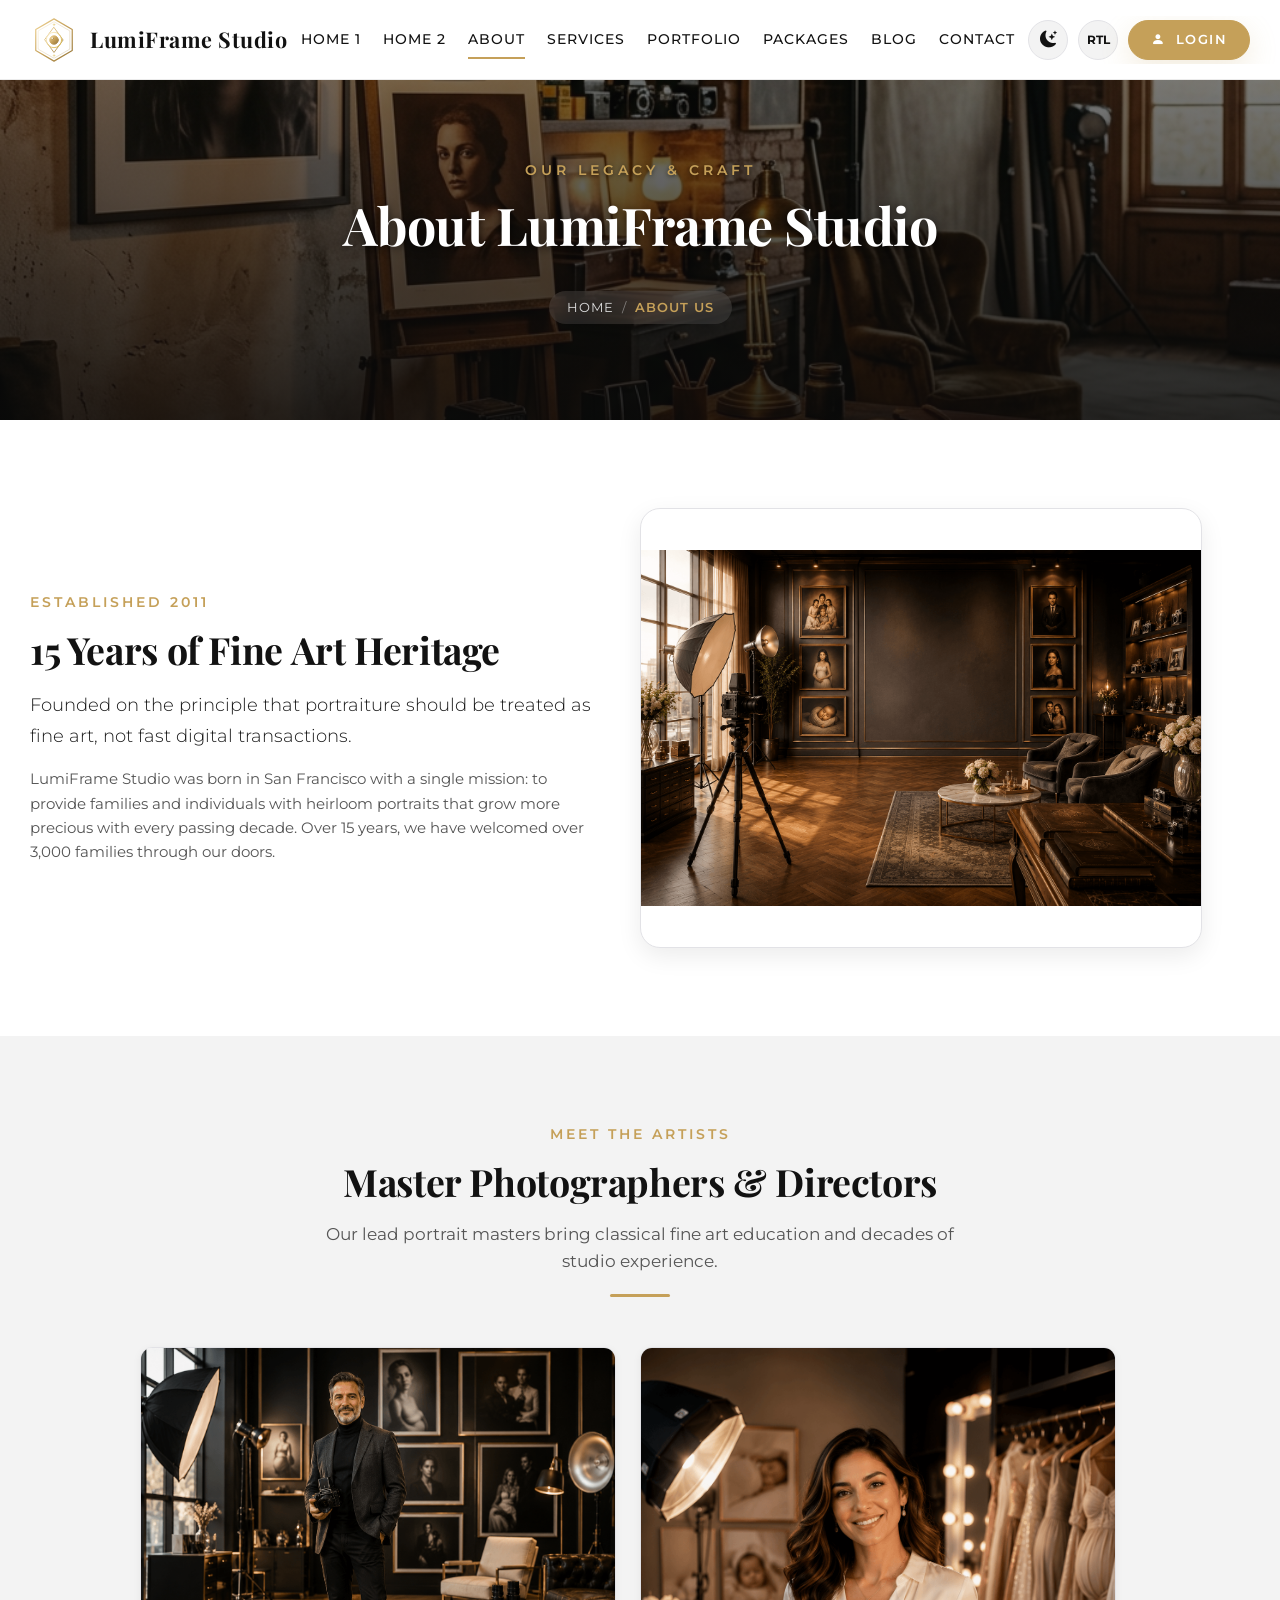
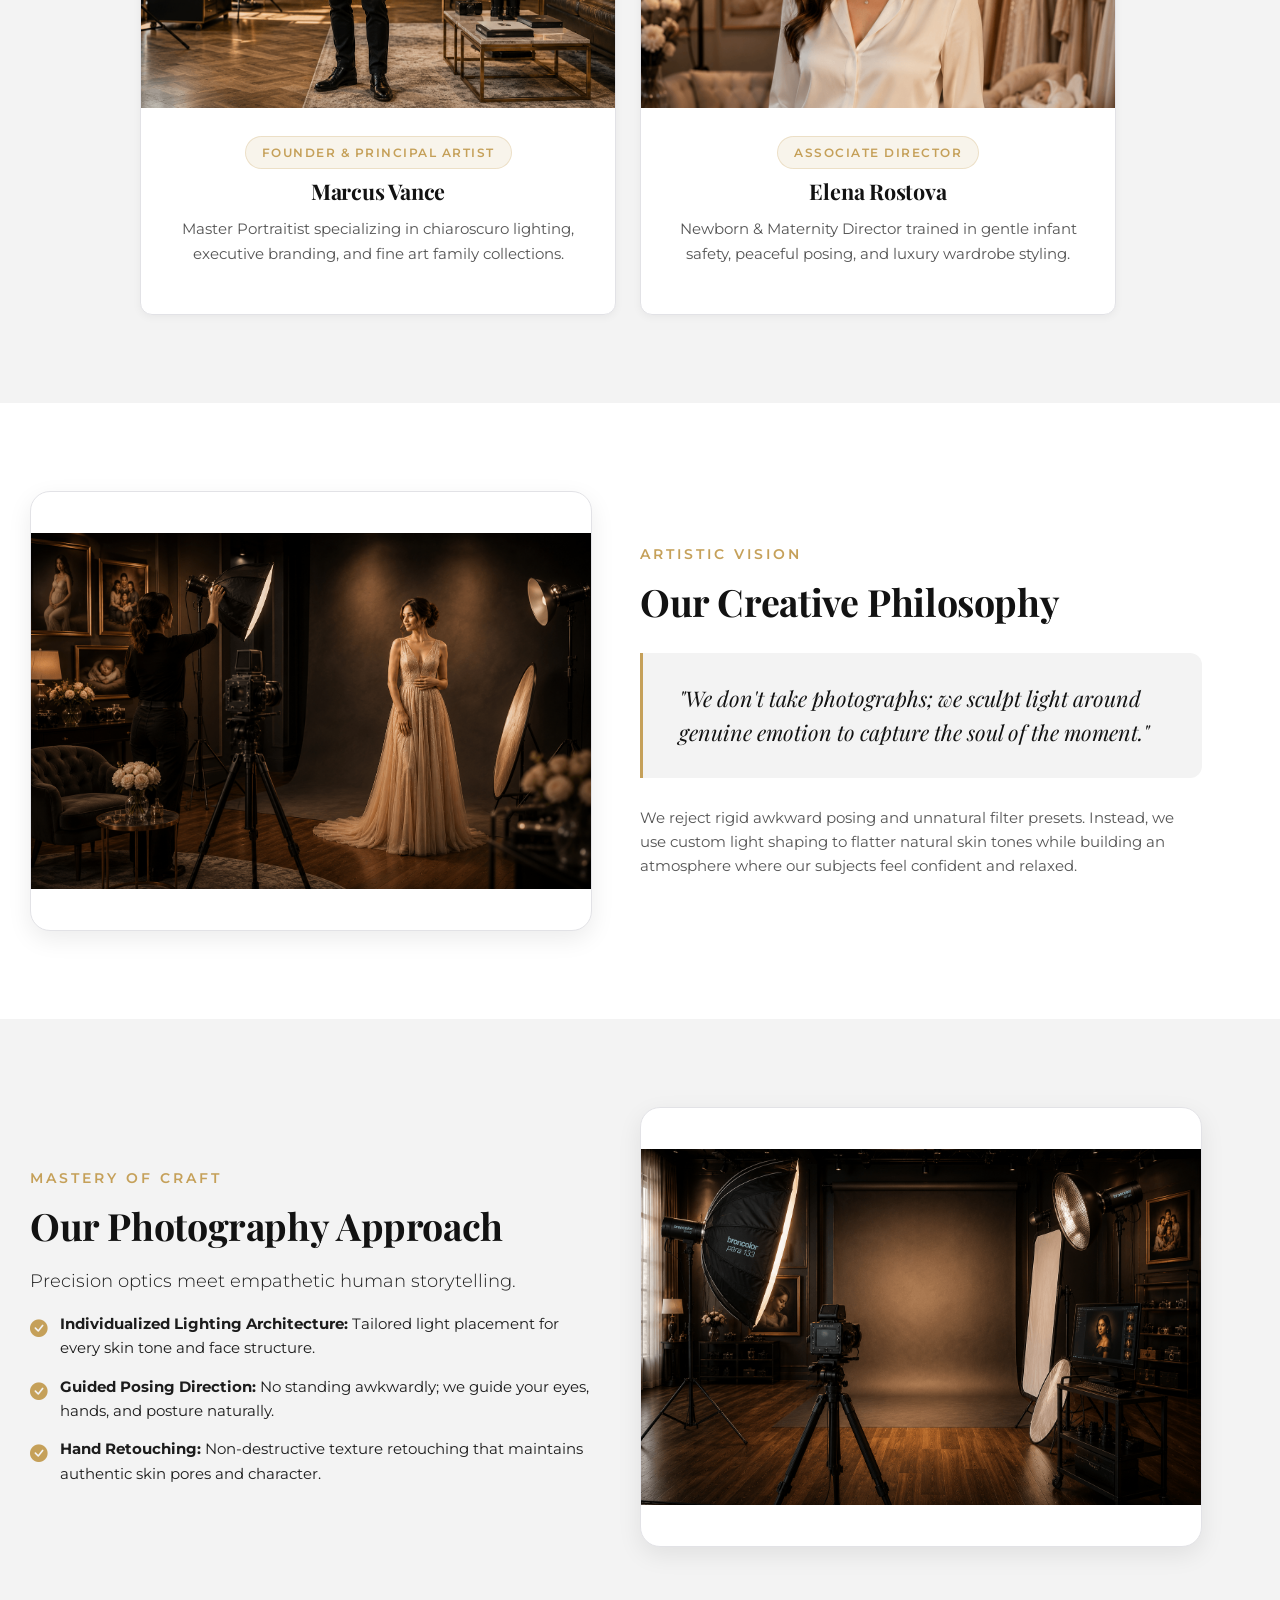
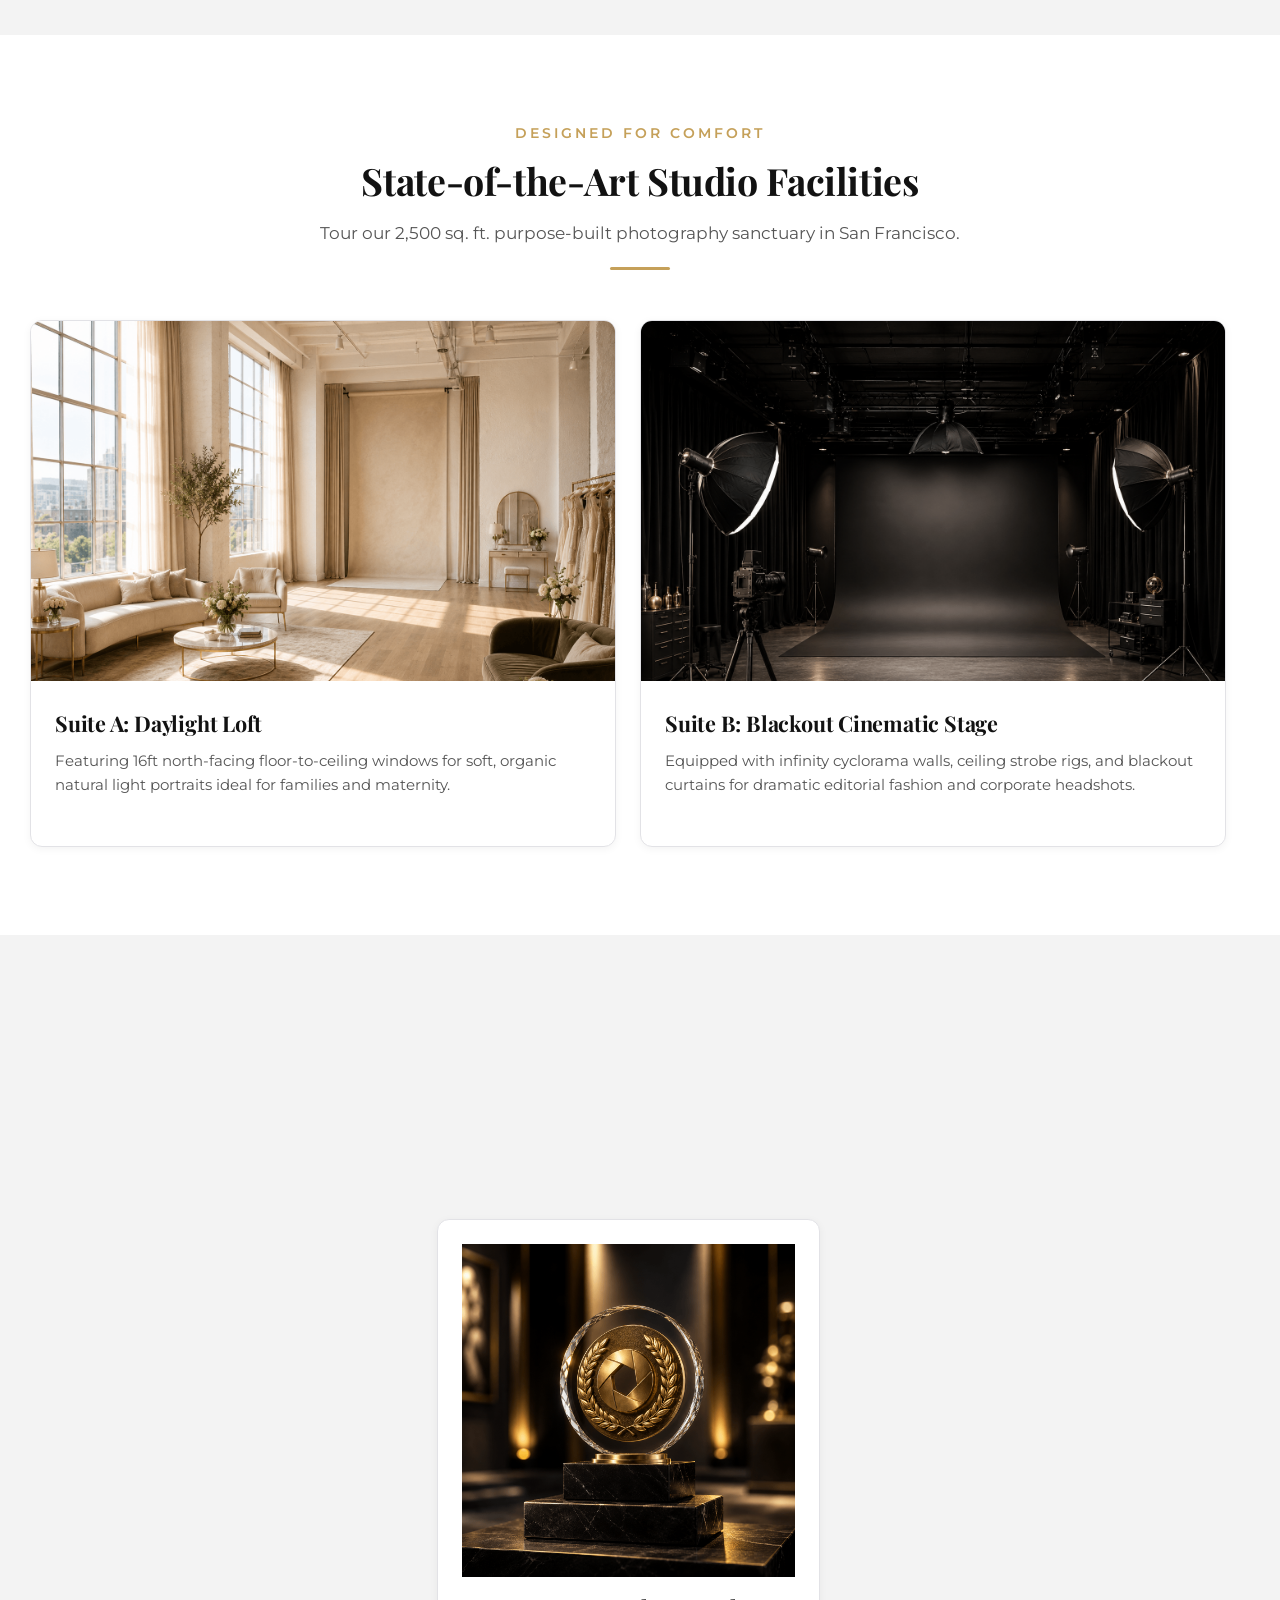
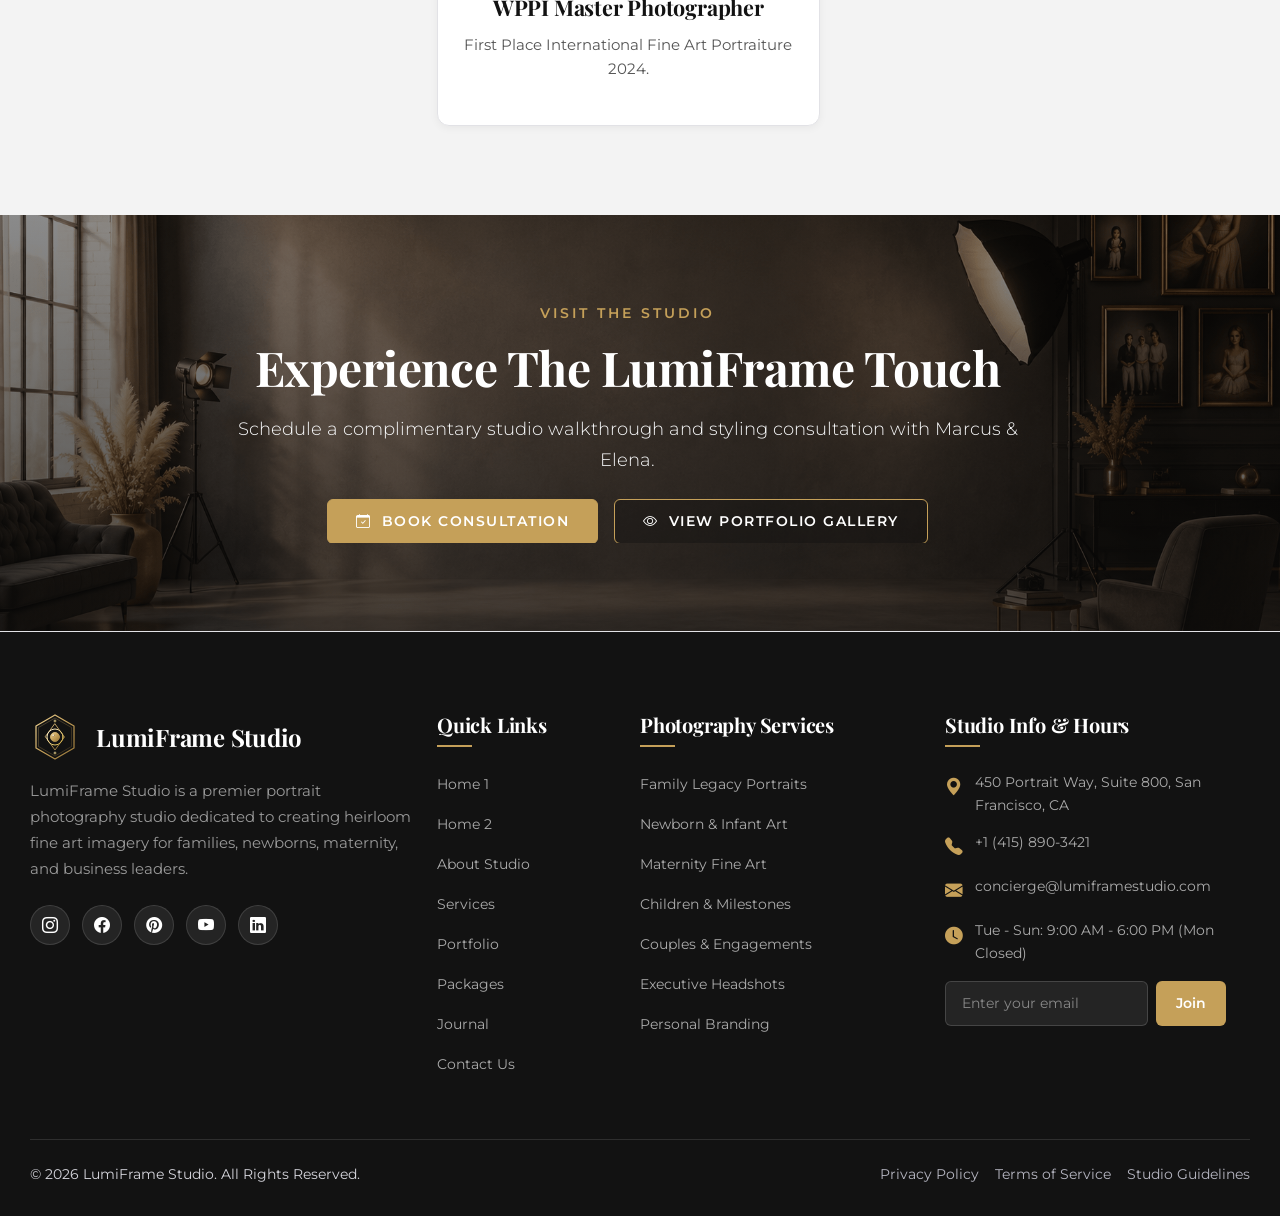
==== commit 67bd5ec3: "intial stage changes committed" ====
--- a/about.html
+++ b/about.html
@@ -1,10 +1,12 @@
 <!DOCTYPE html>
 <html lang="en" data-theme="dark" data-bs-theme="dark" dir="ltr">
+
 <head>
   <meta charset="UTF-8">
   <meta name="viewport" content="width=device-width, initial-scale=1.0">
   <title>About Us - LumiFrame Studio &amp; Master Portraitists</title>
-  <meta name="description" content="Discover the history, artistic vision, master team, and state-of-the-art facilities behind LumiFrame Studio in San Francisco.">
+  <meta name="description"
+    content="Discover the history, artistic vision, master team, and state-of-the-art facilities behind LumiFrame Studio in San Francisco.">
   <link rel="icon" type="image/png" href="assets/images/common/lumi_icon.png">
 
   <!-- Bootstrap 5 & Icons -->
@@ -33,13 +35,14 @@
   <link rel="stylesheet" href="assets/css/mobile.css">
   <link rel="stylesheet" href="assets/css/responsive-patch.css">
 </head>
+
 <body>
 
   <!-- Header -->
   <header class="site-header">
     <div class="container header-container">
       <a href="index.html" class="header-brand">
-        <img src="assets/images/common/lumi_logo.png" alt="LumiFrame Studio Logo" class="brand-logo">
+        <img src="assets/images/common/lumi_logo.svg" alt="LumiFrame Studio Logo" class="brand-logo">
         <span class="brand-name">LumiFrame Studio</span>
       </a>
 
@@ -57,10 +60,14 @@
       </nav>
 
       <div class="header-controls">
-        <button type="button" class="icon-toggle-btn theme-toggle-btn d-none d-xl-inline-flex" title="Toggle Theme"><i class="bi bi-moon-stars-fill"></i></button>
-        <button type="button" class="icon-toggle-btn rtl-toggle-btn d-none d-xl-inline-flex" title="Toggle RTL/LTR"><span class="rtl-label" style="font-size:0.75rem; font-weight:700;">RTL</span></button>
-        <a href="login.html" class="btn btn-header-login d-none d-xl-inline-flex"><i class="bi bi-person-fill"></i> Login</a>
-        <button type="button" class="hamburger-btn" aria-label="Open Navigation Menu"><i class="bi bi-list"></i></button>
+        <button type="button" class="icon-toggle-btn theme-toggle-btn d-none d-xl-inline-flex" title="Toggle Theme"><i
+            class="bi bi-moon-stars-fill"></i></button>
+        <button type="button" class="icon-toggle-btn rtl-toggle-btn d-none d-xl-inline-flex"
+          title="Toggle RTL/LTR"><span class="rtl-label" style="font-size:0.75rem; font-weight:700;">RTL</span></button>
+        <a href="login.html" class="btn btn-header-login d-none d-xl-inline-flex"><i class="bi bi-person-fill"></i>
+          Login</a>
+        <button type="button" class="hamburger-btn" aria-label="Open Navigation Menu"><i
+            class="bi bi-list"></i></button>
       </div>
     </div>
   </header>
@@ -70,8 +77,9 @@
   <aside class="mobile-nav-drawer">
     <div class="mobile-drawer-header">
       <a href="index.html" class="d-flex align-items-center gap-2 text-decoration-none">
-        <img src="assets/images/common/lumi_logo.png" alt="LumiFrame Studio" style="height:36px;">
-        <span class="font-heading fw-bold" style="font-size:1.15rem; color:var(--heading-color);">LumiFrame Studio</span>
+        <img src="assets/images/common/lumi_logo.svg" alt="LumiFrame Studio" style="height:36px;">
+        <span class="font-heading fw-bold" style="font-size:1.15rem; color:var(--heading-color);">LumiFrame
+          Studio</span>
       </a>
       <button type="button" class="close-drawer-btn"><i class="bi bi-x-lg"></i></button>
     </div>
@@ -88,7 +96,8 @@
     <div class="mobile-drawer-footer">
       <div class="mobile-drawer-toggles">
         <button type="button" class="icon-toggle-btn theme-toggle-btn"><i class="bi bi-moon-stars-fill"></i></button>
-        <button type="button" class="icon-toggle-btn rtl-toggle-btn"><span class="rtl-label" style="font-size:0.75rem; font-weight:700;">RTL</span></button>
+        <button type="button" class="icon-toggle-btn rtl-toggle-btn"><span class="rtl-label"
+            style="font-size:0.75rem; font-weight:700;">RTL</span></button>
       </div>
       <a href="login.html" class="btn btn-primary-gold w-100 mt-2"><i class="bi bi-person-fill"></i> Login</a>
     </div>
@@ -96,7 +105,7 @@
 
   <main>
     <!-- Compact Banner -->
-    <section class="site-banner inner-banner" style="background-image: url('assets/images/about/banner.jpg');">
+    <section class="site-banner inner-banner" style="background-image: url('assets/images/about/banner.png');">
       <div class="banner-overlay"></div>
       <div class="container banner-content">
         <span class="banner-subtitle animate-fade-up">Our Legacy &amp; Craft</span>
@@ -116,12 +125,15 @@
           <div class="col-lg-6 animate-fade-up">
             <span class="section-subtitle">Established 2011</span>
             <h2 class="section-title">15 Years of Fine Art Heritage</h2>
-            <p class="lead-text">Founded on the principle that portraiture should be treated as fine art, not fast digital transactions.</p>
-            <p class="card-text-custom mb-0">LumiFrame Studio was born in San Francisco with a single mission: to provide families and individuals with heirloom portraits that grow more precious with every passing decade. Over 15 years, we have welcomed over 3,000 families through our doors.</p>
+            <p class="lead-text">Founded on the principle that portraiture should be treated as fine art, not fast
+              digital transactions.</p>
+            <p class="card-text-custom mb-0">LumiFrame Studio was born in San Francisco with a single mission: to
+              provide families and individuals with heirloom portraits that grow more precious with every passing
+              decade. Over 15 years, we have welcomed over 3,000 families through our doors.</p>
           </div>
           <div class="col-lg-6 animate-fade-up">
             <div class="feature-img-card">
-              <img src="assets/images/about/story-founding.jpg" alt="Studio Heritage" class="img-fluid">
+              <img src="assets/images/about/story-founding.png" alt="Studio Heritage" class="img-fluid">
             </div>
           </div>
         </div>
@@ -134,7 +146,8 @@
         <div class="section-header text-center animate-fade-up">
           <span class="section-subtitle">Meet The Artists</span>
           <h2 class="section-title">Master Photographers &amp; Directors</h2>
-          <p class="section-description">Our lead portrait masters bring classical fine art education and decades of studio experience.</p>
+          <p class="section-description">Our lead portrait masters bring classical fine art education and decades of
+            studio experience.</p>
           <div class="gold-divider"></div>
         </div>
 
@@ -142,12 +155,13 @@
           <div class="col animate-fade-up" style="max-width:500px;">
             <div class="card-custom">
               <div class="card-img-wrapper portrait-ratio">
-                <img src="assets/images/about/lead-photographer.jpg" alt="Marcus Vance">
+                <img src="assets/images/about/lead-photographer.png" alt="Marcus Vance">
               </div>
               <div class="card-body-custom text-center">
                 <span class="badge-tag card-tag mx-auto mb-2">Founder &amp; Principal Artist</span>
                 <h3 class="card-title-custom">Marcus Vance</h3>
-                <p class="card-text-custom">Master Portraitist specializing in chiaroscuro lighting, executive branding, and fine art family collections.</p>
+                <p class="card-text-custom">Master Portraitist specializing in chiaroscuro lighting, executive branding,
+                  and fine art family collections.</p>
               </div>
             </div>
           </div>
@@ -155,12 +169,13 @@
           <div class="col animate-fade-up" style="max-width:500px;">
             <div class="card-custom">
               <div class="card-img-wrapper portrait-ratio">
-                <img src="assets/images/about/associate-photographer.jpg" alt="Elena Rostova">
+                <img src="assets/images/about/associate-photographer.png" alt="Elena Rostova">
               </div>
               <div class="card-body-custom text-center">
                 <span class="badge-tag card-tag mx-auto mb-2">Associate Director</span>
                 <h3 class="card-title-custom">Elena Rostova</h3>
-                <p class="card-text-custom">Newborn &amp; Maternity Director trained in gentle infant safety, peaceful posing, and luxury wardrobe styling.</p>
+                <p class="card-text-custom">Newborn &amp; Maternity Director trained in gentle infant safety, peaceful
+                  posing, and luxury wardrobe styling.</p>
               </div>
             </div>
           </div>
@@ -178,11 +193,13 @@
             <blockquote class="quote-artistic">
               "We don't take photographs; we sculpt light around genuine emotion to capture the soul of the moment."
             </blockquote>
-            <p class="card-text-custom mb-0">We reject rigid awkward posing and unnatural filter presets. Instead, we use custom light shaping to flatter natural skin tones while building an atmosphere where our subjects feel confident and relaxed.</p>
+            <p class="card-text-custom mb-0">We reject rigid awkward posing and unnatural filter presets. Instead, we
+              use custom light shaping to flatter natural skin tones while building an atmosphere where our subjects
+              feel confident and relaxed.</p>
           </div>
           <div class="col-lg-6 order-lg-1 animate-fade-up">
             <div class="feature-img-card">
-              <img src="assets/images/about/philosophy-art.jpg" alt="Creative Philosophy" class="img-fluid">
+              <img src="assets/images/about/philosophy-art.png" alt="Creative Philosophy" class="img-fluid">
             </div>
           </div>
         </div>
@@ -200,21 +217,24 @@
             <ul class="card-meta-list mb-0">
               <li>
                 <i class="bi bi-check-circle-fill text-gold"></i>
-                <div><strong>Individualized Lighting Architecture:</strong> Tailored light placement for every skin tone and face structure.</div>
+                <div><strong>Individualized Lighting Architecture:</strong> Tailored light placement for every skin tone
+                  and face structure.</div>
               </li>
               <li>
                 <i class="bi bi-check-circle-fill text-gold"></i>
-                <div><strong>Guided Posing Direction:</strong> No standing awkwardly; we guide your eyes, hands, and posture naturally.</div>
+                <div><strong>Guided Posing Direction:</strong> No standing awkwardly; we guide your eyes, hands, and
+                  posture naturally.</div>
               </li>
               <li>
                 <i class="bi bi-check-circle-fill text-gold"></i>
-                <div><strong>Hand Retouching:</strong> Non-destructive texture retouching that maintains authentic skin pores and character.</div>
+                <div><strong>Hand Retouching:</strong> Non-destructive texture retouching that maintains authentic skin
+                  pores and character.</div>
               </li>
             </ul>
           </div>
           <div class="col-lg-6 animate-fade-up">
             <div class="feature-img-card">
-              <img src="assets/images/about/approach-lighting.jpg" alt="Photography Lighting Mastery" class="img-fluid">
+              <img src="assets/images/about/approach-lighting.png" alt="Photography Lighting Mastery" class="img-fluid">
             </div>
           </div>
         </div>
@@ -227,7 +247,8 @@
         <div class="section-header text-center animate-fade-up">
           <span class="section-subtitle">Designed For Comfort</span>
           <h2 class="section-title">State-of-the-Art Studio Facilities</h2>
-          <p class="section-description">Tour our 2,500 sq. ft. purpose-built photography sanctuary in San Francisco.</p>
+          <p class="section-description">Tour our 2,500 sq. ft. purpose-built photography sanctuary in San Francisco.
+          </p>
           <div class="gold-divider"></div>
         </div>
 
@@ -235,11 +256,12 @@
           <div class="col animate-fade-up">
             <div class="card-custom">
               <div class="card-img-wrapper">
-                <img src="assets/images/about/facility-studio-a.jpg" alt="Studio Suite A">
+                <img src="assets/images/about/facility-studio-a.png" alt="Studio Suite A">
               </div>
               <div class="card-body-custom">
                 <h3 class="card-title-custom">Suite A: Daylight Loft</h3>
-                <p class="card-text-custom">Featuring 16ft north-facing floor-to-ceiling windows for soft, organic natural light portraits ideal for families and maternity.</p>
+                <p class="card-text-custom">Featuring 16ft north-facing floor-to-ceiling windows for soft, organic
+                  natural light portraits ideal for families and maternity.</p>
               </div>
             </div>
           </div>
@@ -247,11 +269,12 @@
           <div class="col animate-fade-up">
             <div class="card-custom">
               <div class="card-img-wrapper">
-                <img src="assets/images/about/facility-studio-b.jpg" alt="Studio Suite B">
+                <img src="assets/images/about/facility-studio-b.png" alt="Studio Suite B">
               </div>
               <div class="card-body-custom">
                 <h3 class="card-title-custom">Suite B: Blackout Cinematic Stage</h3>
-                <p class="card-text-custom">Equipped with infinity cyclorama walls, ceiling strobe rigs, and blackout curtains for dramatic editorial fashion and corporate headshots.</p>
+                <p class="card-text-custom">Equipped with infinity cyclorama walls, ceiling strobe rigs, and blackout
+                  curtains for dramatic editorial fashion and corporate headshots.</p>
               </div>
             </div>
           </div>
@@ -272,7 +295,8 @@
         <div class="row align-items-center justify-content-center g-4">
           <div class="col-md-4 text-center animate-fade-up">
             <div class="card-custom p-4 align-items-center">
-              <img src="assets/images/about/awards-seal.png" alt="WPPI Master Award Seal" style="width:160px; height:160px; object-fit:contain;" class="mb-3">
+              <img src="assets/images/about/awards-seal.png" alt="WPPI Master Award Seal"
+                style="width:160px; height:160px; object-fit:contain;" class="mb-3">
               <h3 class="h4 card-title-custom">WPPI Master Photographer</h3>
               <p class="card-text-custom text-center">First Place International Fine Art Portraiture 2024.</p>
             </div>
@@ -282,17 +306,21 @@
     </section>
 
     <!-- SECTION 7: Client Experience CTA -->
-    <section class="section-padding text-center position-relative overflow-hidden" style="background: url('assets/images/about/cta-bg.png') center/cover no-repeat;">
+    <section class="section-padding text-center position-relative overflow-hidden"
+      style="background: url('assets/images/about/cta-bg.png') center/cover no-repeat;">
       <div class="banner-overlay" style="opacity:0.85;"></div>
       <div class="container position-relative z-2">
         <div class="row justify-content-center">
           <div class="col-lg-8 animate-fade-up">
             <span class="section-subtitle text-gold">Visit The Studio</span>
             <h2 class="text-white font-heading display-5 fw-bold mb-3">Experience The LumiFrame Touch</h2>
-            <p class="text-light mb-4 lead-text">Schedule a complimentary studio walkthrough and styling consultation with Marcus &amp; Elena.</p>
+            <p class="text-light mb-4 lead-text">Schedule a complimentary studio walkthrough and styling consultation
+              with Marcus &amp; Elena.</p>
             <div class="d-flex justify-content-center gap-3 flex-wrap">
-              <a href="contact.html" class="btn btn-primary-gold"><i class="bi bi-calendar-check"></i> Book Consultation</a>
-              <a href="portfolio.html" class="btn btn-outline-gold text-white"><i class="bi bi-eye"></i> View Portfolio Gallery</a>
+              <a href="contact.html" class="btn btn-primary-gold"><i class="bi bi-calendar-check"></i> Book
+                Consultation</a>
+              <a href="portfolio.html" class="btn btn-outline-gold text-white"><i class="bi bi-eye"></i> View Portfolio
+                Gallery</a>
             </div>
           </div>
         </div>
@@ -306,10 +334,11 @@
       <div class="row g-4">
         <div class="col-lg-4 col-md-6">
           <div class="d-flex align-items-center gap-3 mb-3">
-            <img src="assets/images/common/lumi_logo.png" alt="LumiFrame Studio" class="footer-brand-img mb-0">
+            <img src="assets/images/common/lumi_logo.svg" alt="LumiFrame Studio" class="footer-brand-img mb-0">
             <span class="font-heading fw-bold text-white fs-4">LumiFrame Studio</span>
           </div>
-          <p class="footer-desc">LumiFrame Studio is a premier portrait photography studio dedicated to creating heirloom fine art imagery for families, newborns, maternity, and business leaders.</p>
+          <p class="footer-desc">LumiFrame Studio is a premier portrait photography studio dedicated to creating
+            heirloom fine art imagery for families, newborns, maternity, and business leaders.</p>
           <div class="footer-social-links">
             <a href="#" class="social-icon-link" aria-label="Instagram"><i class="bi bi-instagram"></i></a>
             <a href="#" class="social-icon-link" aria-label="Facebook"><i class="bi bi-facebook"></i></a>
@@ -380,4 +409,5 @@
   <script src="assets/js/portfolio.js"></script>
   <script src="assets/js/booking.js"></script>
 </body>
-</html>
+
+</html>
--- a/assets/css/footer.css
+++ b/assets/css/footer.css
@@ -189,9 +189,9 @@
 .footer-bottom {
   margin-top: 60px;
   padding-top: 24px;
-  border-top: 1px solid rgba(255, 255, 255, 0.08);
+  border-top: 1px solid rgba(255, 255, 255, 0.12);
   font-size: 0.85rem;
-  color: #777777;
+  color: #CCCCCC;
   display: flex;
   justify-content: space-between;
   align-items: center;
@@ -200,13 +200,19 @@
   overflow-wrap: break-word;
 }
 
+.footer-bottom p {
+  color: #CCCCCC;
+  margin-bottom: 0;
+}
+
 .footer-bottom a {
-  color: #999999;
+  color: #B5B5C0;
 }
 
 .footer-bottom a:hover {
   color: var(--primary-color);
 }
+
 
 /* ─── Responsive Footer ─── */
 
--- a/assets/css/banner.css
+++ b/assets/css/banner.css
@@ -200,8 +200,10 @@
 
 .home2-hero-preview-card img {
   width: 100%;
-  height: 400px;
-  object-fit: cover;
+  height: auto;
+  max-height: 520px;
+  object-fit: contain;
+  object-position: center;
   border-radius: var(--radius-md);
   display: block;
 }
--- a/assets/css/dark-theme.css
+++ b/assets/css/dark-theme.css
@@ -1,9 +1,75 @@
 /* ==========================================================================
-   LumiFrame Studio - Dark Theme Explicit Styles
-   High Contrast Obsidian & Fine-Art Gold Palette
+   LumiFrame Studio - Comprehensive Theme Controller (Light & Dark Switching)
+   Seamless, High-Contrast Color Palette Transitioning
    ========================================================================== */
 
-[data-theme="dark"], html[data-bs-theme="dark"] {
+/* ─── Light Theme Explicit Rules ─── */
+[data-theme="light"],
+html[data-bs-theme="light"] {
+  --bg-main: #FAFAFA;
+  --bg-surface: #FFFFFF;
+  --bg-surface-secondary: #F3F3F3;
+  --bg-card: #FFFFFF;
+  --bg-header: rgba(255, 255, 255, 0.95);
+  --bg-footer: #121212;
+
+  --text-main: #1C1C1C;
+  --text-muted: #555555;
+  --text-light: #888888;
+  --heading-color: #121212;
+  --border-color: #E2E2E6;
+  --shadow-sm: 0 2px 8px rgba(0, 0, 0, 0.05);
+}
+
+[data-theme="light"] body,
+html[data-bs-theme="light"] body {
+  background-color: var(--bg-main) !important;
+  color: var(--text-main) !important;
+}
+
+[data-theme="light"] .card-custom,
+html[data-bs-theme="light"] .card-custom {
+  background-color: var(--bg-card) !important;
+  border-color: var(--border-color) !important;
+  color: var(--text-main) !important;
+}
+
+[data-theme="light"] .brand-name,
+html[data-bs-theme="light"] .brand-name,
+[data-theme="light"] .nav-link,
+html[data-bs-theme="light"] .nav-link {
+  color: var(--heading-color) !important;
+}
+
+[data-theme="light"] .form-control-custom,
+[data-theme="light"] .form-select-custom,
+html[data-bs-theme="light"] .form-control-custom,
+html[data-bs-theme="light"] .form-select-custom {
+  background-color: #FFFFFF !important;
+  color: #121212 !important;
+  border-color: #E2E2E6 !important;
+}
+
+[data-theme="light"] .form-control-custom::placeholder,
+html[data-bs-theme="light"] .form-control-custom::placeholder {
+  color: #888888 !important;
+}
+
+[data-theme="light"] .accordion-button,
+html[data-bs-theme="light"] .accordion-button {
+  color: var(--heading-color) !important;
+  background-color: transparent !important;
+}
+
+[data-theme="light"] .site-header,
+html[data-bs-theme="light"] .site-header {
+  background-color: var(--bg-header) !important;
+  border-bottom-color: rgba(0, 0, 0, 0.08) !important;
+}
+
+/* ─── Dark Theme Explicit Rules ─── */
+[data-theme="dark"],
+html[data-bs-theme="dark"] {
   --bg-main: #0B0B0C;
   --bg-surface: #141416;
   --bg-surface-secondary: #1C1C1F;
@@ -13,26 +79,74 @@
 
   --text-main: #E5E5E8;
   --text-muted: #A0A0A5;
+  --text-light: #777780;
   --heading-color: #FFFFFF;
   --border-color: #28282C;
+  --shadow-sm: 0 2px 8px rgba(0, 0, 0, 0.4);
+}
+
+[data-theme="dark"] body,
+html[data-bs-theme="dark"] body {
+  background-color: var(--bg-main) !important;
+  color: var(--text-main) !important;
 }
 
 [data-theme="dark"] .card-custom,
 html[data-bs-theme="dark"] .card-custom {
-  background-color: var(--bg-card);
-  border-color: var(--border-color);
+  background-color: var(--bg-card) !important;
+  border-color: var(--border-color) !important;
+  color: var(--text-main) !important;
+}
+
+[data-theme="dark"] .brand-name,
+html[data-bs-theme="dark"] .brand-name,
+[data-theme="dark"] .nav-link,
+html[data-bs-theme="dark"] .nav-link {
+  color: var(--heading-color) !important;
 }
 
 [data-theme="dark"] .form-control-custom,
 [data-theme="dark"] .form-select-custom,
 html[data-bs-theme="dark"] .form-control-custom,
 html[data-bs-theme="dark"] .form-select-custom {
-  background-color: #121214;
-  color: #FFFFFF;
-  border-color: #2A2A30;
+  background-color: #121214 !important;
+  color: #FFFFFF !important;
+  border-color: #2A2A30 !important;
 }
 
 [data-theme="dark"] .form-control-custom::placeholder,
 html[data-bs-theme="dark"] .form-control-custom::placeholder {
-  color: #777780;
+  color: #777780 !important;
 }
+
+[data-theme="dark"] .accordion-button,
+html[data-bs-theme="dark"] .accordion-button {
+  color: #FFFFFF !important;
+  background-color: transparent !important;
+}
+
+[data-theme="dark"] .site-header,
+html[data-bs-theme="dark"] .site-header {
+  background-color: var(--bg-header) !important;
+  border-bottom-color: rgba(255, 255, 255, 0.08) !important;
+}
+
+/* Dark Theme Footer Bottom & Copyright Visibility */
+[data-theme="dark"] .footer-bottom,
+[data-theme="dark"] .footer-bottom p,
+html[data-bs-theme="dark"] .footer-bottom,
+html[data-bs-theme="dark"] .footer-bottom p {
+  color: #D5D5DC !important;
+  opacity: 1 !important;
+}
+
+[data-theme="dark"] .footer-bottom a,
+html[data-bs-theme="dark"] .footer-bottom a {
+  color: #B5B5C0 !important;
+  opacity: 1 !important;
+}
+
+[data-theme="dark"] .footer-bottom a:hover,
+html[data-bs-theme="dark"] .footer-bottom a:hover {
+  color: var(--primary-color) !important;
+}
--- a/assets/css/tablet.css
+++ b/assets/css/tablet.css
@@ -121,10 +121,15 @@
 
 /* ─── iPad Mini (768px–991px): grid centering odd last cards ─── */
 @media (min-width: 768px) and (max-width: 991.98px) {
-  .container {
-    padding-left: 24px;
-    padding-right: 24px;
-  }
+  .container,
+  .container-fluid {
+    padding-left: 24px !important;
+    padding-right: 24px !important;
+    margin-left: auto !important;
+    margin-right: auto !important;
+    width: 100% !important;
+  }
+
 
   /* Fluid banner title */
   .banner-title {
@@ -177,12 +182,16 @@
 }
 
 /* ─── iPad Pro / Large Tablet (1024px–1199px) ─── */
-@media (min-width: 1024px) and (max-width: 1199.98px) {
-  .container {
-    padding-left: 28px;
-    padding-right: 28px;
-    max-width: 980px;
-  }
+@media (min-width: 992px) and (max-width: 1199.98px) {
+  .container,
+  .container-fluid {
+    padding-left: 32px !important;
+    padding-right: 32px !important;
+    margin-left: auto !important;
+    margin-right: auto !important;
+    width: 100% !important;
+  }
+
 
   /* iPad Pro: keep all menu pages inside the menu drawer like iPad Mini */
   .main-nav {
--- a/assets/css/mobile.css
+++ b/assets/css/mobile.css
@@ -21,9 +21,13 @@
   /* Bootstrap container — full bleed with adequate padding */
   .container,
   .container-fluid {
-    padding-left: 16px;
-    padding-right: 16px;
-  }
+    padding-left: 16px !important;
+    padding-right: 16px !important;
+    margin-left: auto !important;
+    margin-right: auto !important;
+    width: 100% !important;
+  }
+
 
   /* ─── Header / Navbar ─── */
   .site-header {
@@ -233,25 +237,35 @@
 
   /* ─── Portfolio Gallery ─── */
   .portfolio-filter-bar {
-    gap: 6px;
-    justify-content: flex-start;
-    overflow-x: auto;           /* horizontal scroll for pills row */
-    overflow-y: hidden;
-    flex-wrap: nowrap;          /* single row with scroll, avoids layout break */
-    padding-bottom: 8px;
-    -webkit-overflow-scrolling: touch;
-    scrollbar-width: none;
-    margin-bottom: 28px;
-  }
-
-  .portfolio-filter-bar::-webkit-scrollbar {
-    display: none;
+    display: flex;
+    flex-wrap: wrap;
+    justify-content: center;
+    align-items: center;
+    row-gap: 10px;
+    column-gap: 8px;
+    margin-bottom: 32px;
+    position: relative;
+    z-index: 5;
+    width: 100%;
   }
 
   /* Prevent pill overflow */
   .btn-filter-pill {
+    width: auto !important;
+    max-width: 100%;
     flex-shrink: 0;
-  }
+    white-space: nowrap;
+    margin: 0;
+    font-size: 0.78rem;
+    padding: 8px 14px;
+    min-height: 38px;
+    line-height: 1.2;
+    display: inline-flex;
+    align-items: center;
+    justify-content: center;
+  }
+
+
 
   /* ─── Lightbox ─── */
   .lightbox-content-wrapper {
@@ -445,8 +459,12 @@
   }
 
   /* Prevent overflow on row with nested content */
-  .row {
-    --bs-gutter-x: 16px;
+  .row,
+  .row[class*="g-"],
+  .row[class*="gx-"] {
+    --bs-gutter-x: 16px !important;
+    margin-left: calc(-0.5 * var(--bs-gutter-x)) !important;
+    margin-right: calc(-0.5 * var(--bs-gutter-x)) !important;
   }
 
   /* Remove horizontal overflow from specific sections */
@@ -458,9 +476,10 @@
 /* ─── Very small phones (≤359px) ─── */
 @media (max-width: 359px) {
   .container {
-    padding-left: 12px;
-    padding-right: 12px;
-  }
+    padding-left: 12px !important;
+    padding-right: 12px !important;
+  }
+
 
   .banner-title {
     font-size: 1.5rem;
--- a/assets/css/responsive-patch.css
+++ b/assets/css/responsive-patch.css
@@ -30,6 +30,7 @@
 
 /* ─── Responsive Header Navigation & Offcanvas Controls (<1200px) ─── */
 @media (max-width: 1199.98px) {
+
   /* iPad Pro, iPad Mini & Mobile: Keep ALL menu pages inside offcanvas menu drawer */
   .main-nav {
     display: none !important;
@@ -66,7 +67,8 @@
 }
 
 .table {
-  min-width: 600px;  /* table won't collapse below this */
+  min-width: 600px;
+  /* table won't collapse below this */
   margin-bottom: 0;
 }
 
@@ -117,7 +119,8 @@
 
 /* ─── Bootstrap rows with gutter fix ─── */
 .row.g-4 {
-  overflow: visible;  /* allow card shadow to show */
+  overflow: visible;
+  /* allow card shadow to show */
 }
 
 /* ─── Full-width CTA section overlay fix ─── */
@@ -128,6 +131,7 @@
 
 /* ─── Service page: grid auto-fills nicely ─── */
 @media (max-width: 767.98px) {
+
   /* Pricing card flex column stack */
   .card-custom .card-price-tag {
     text-align: center;
@@ -150,6 +154,7 @@
 
 /* ─── Contact form grid: full width fields on mobile ─── */
 @media (max-width: 575.98px) {
+
   .col-md-6,
   .col-md-12 {
     flex: 0 0 100%;
@@ -158,14 +163,37 @@
 }
 
 /* ─── Z-Index stacking safety ─── */
-.site-header { z-index: 1050; }
-.nav-backdrop { z-index: 1080; }
-.mobile-nav-drawer { z-index: 1090; }
-.lightbox-modal { z-index: 2000; }
-.lightbox-btn { z-index: 2010; }
-.auth-overlay { z-index: 1; }
-.auth-top-controls { z-index: 10; }
-.auth-card-container { z-index: 5; }
+.site-header {
+  z-index: 1050;
+}
+
+.nav-backdrop {
+  z-index: 1080;
+}
+
+.mobile-nav-drawer {
+  z-index: 1090;
+}
+
+.lightbox-modal {
+  z-index: 2000;
+}
+
+.lightbox-btn {
+  z-index: 2010;
+}
+
+.auth-overlay {
+  z-index: 1;
+}
+
+.auth-top-controls {
+  z-index: 10;
+}
+
+.auth-card-container {
+  z-index: 5;
+}
 
 /* ─── Utility: make stacked CTA button groups flex-wrap ─── */
 .d-flex.gap-3.flex-wrap {
@@ -193,7 +221,7 @@
 
 /* ─── Packages page: force col-lg-6 full width on tablet ─── */
 @media (max-width: 991.98px) {
-  .justify-content-center > .col-lg-6 {
+  .justify-content-center>.col-lg-6 {
     flex: 0 0 100%;
     max-width: 100%;
   }
@@ -287,6 +315,7 @@
   .feature-split-row {
     align-items: center;
   }
+
   .feature-img-card {
     min-height: 440px;
     max-height: 480px;
@@ -298,10 +327,12 @@
   .feature-split-row {
     align-items: center;
   }
+
   .feature-img-card {
     min-height: 420px;
     max-height: 460px;
   }
+
   .card-meta-list li {
     font-size: 0.9rem;
     gap: 10px;
@@ -313,13 +344,16 @@
   .feature-split-row {
     row-gap: 2rem !important;
   }
+
   .feature-img-card {
     min-height: 360px;
     max-height: 400px;
   }
+
   .feature-split-section .col-lg-6 {
     text-align: left;
   }
+
   .card-meta-list {
     gap: 12px;
   }
@@ -330,20 +364,1249 @@
   .feature-split-row {
     row-gap: 1.75rem !important;
   }
+
   .feature-img-card {
     min-height: 250px;
     max-height: 300px;
     border-radius: var(--radius-md);
   }
+
   .card-meta-list {
     gap: 12px;
   }
+
   .card-meta-list li {
     font-size: 0.88rem;
     gap: 10px;
   }
+
   .card-meta-list li i {
     font-size: 1rem;
     margin-top: 2px;
   }
 }
+
+/* ─── Mobile Viewport 360x740 Symmetrical Even Padding Enforcement ─── */
+@media (max-width: 767.98px) {
+
+  /* Guard full page width and prevent asymmetric horizontal overflow */
+  html,
+  body {
+    width: 100% !important;
+    max-width: 100vw !important;
+    overflow-x: hidden !important;
+    margin: 0 !important;
+    padding: 0 !important;
+    box-sizing: border-box !important;
+  }
+
+  /* Force exact, equal left and right padding on all Bootstrap containers */
+  .container,
+  .container-fluid {
+    width: 100% !important;
+    max-width: 100% !important;
+    padding-left: 16px !important;
+    padding-right: 16px !important;
+    margin-left: auto !important;
+    margin-right: auto !important;
+    box-sizing: border-box !important;
+  }
+
+  /* Normalize row negative horizontal margins and column paddings for balanced 16px screen edge inset */
+  .row,
+  .row[class*="g-"],
+  .row[class*="gx-"] {
+    --bs-gutter-x: 16px !important;
+    margin-left: calc(-0.5 * var(--bs-gutter-x)) !important;
+    margin-right: calc(-0.5 * var(--bs-gutter-x)) !important;
+    width: calc(100% + var(--bs-gutter-x)) !important;
+    max-width: calc(100% + var(--bs-gutter-x)) !important;
+    box-sizing: border-box !important;
+  }
+
+  .row>[class*="col-"],
+  .row>.col {
+    padding-left: calc(0.5 * var(--bs-gutter-x)) !important;
+    padding-right: calc(0.5 * var(--bs-gutter-x)) !important;
+    box-sizing: border-box !important;
+  }
+
+  /* Ensure headers, banners, sections, cards and footers retain even horizontal margins */
+  .site-header,
+  .header-container,
+  .site-banner,
+  .banner-content,
+  .site-footer,
+  section,
+  main,
+  article,
+  .card-custom,
+  .auth-card {
+    box-sizing: border-box !important;
+  }
+
+  .header-container {
+    padding-left: 16px !important;
+    padding-right: 16px !important;
+  }
+
+  /* ─── Portfolio Gallery Filter Bar & Grid Overlap Alignment Fix ─── */
+  .portfolio-filter-bar {
+    display: flex !important;
+    flex-wrap: wrap !important;
+    justify-content: center !important;
+    align-items: center !important;
+    row-gap: 10px !important;
+    column-gap: 8px !important;
+    width: 100% !important;
+    max-width: 100% !important;
+    padding: 0 4px !important;
+    margin-bottom: 32px !important;
+    position: relative !important;
+    z-index: 5 !important;
+    box-sizing: border-box !important;
+  }
+
+  .portfolio-filter-bar .btn-filter-pill {
+    width: auto !important;
+    max-width: 100% !important;
+    flex-shrink: 0 !important;
+    white-space: nowrap !important;
+    margin: 0 !important;
+    font-size: 0.78rem !important;
+    padding: 8px 14px !important;
+    min-height: 38px !important;
+    line-height: 1.2 !important;
+    display: inline-flex !important;
+    align-items: center !important;
+    justify-content: center !important;
+    box-sizing: border-box !important;
+  }
+
+
+  #portfolioGrid {
+    position: relative !important;
+    z-index: 1 !important;
+    clear: both !important;
+    margin-top: 0 !important;
+    --bs-gutter-y: 20px !important;
+  }
+
+  #portfolioGrid>.portfolio-item {
+    flex: 0 0 100% !important;
+    max-width: 100% !important;
+    width: 100% !important;
+    transform: none !important;
+    opacity: 1 !important;
+    filter: none !important;
+    margin-bottom: 0 !important;
+  }
+
+  #portfolioGrid>.portfolio-item.hide {
+    display: none !important;
+    visibility: hidden !important;
+    opacity: 0 !important;
+    height: 0 !important;
+    max-height: 0 !important;
+    padding: 0 !important;
+    margin: 0 !important;
+    border: none !important;
+    overflow: hidden !important;
+  }
+
+  .portfolio-card {
+    position: relative !important;
+    width: 100% !important;
+    aspect-ratio: 1 / 1 !important;
+    min-height: 240px !important;
+    border-radius: var(--radius-md) !important;
+    overflow: hidden !important;
+  }
+
+  .testimonial-grid .testimonial-quote {
+    font-size: 0.88rem !important;
+    line-height: 1.65 !important;
+  }
+}
+
+/* ─── Global Footer Copyright Text Visibility Fix for Dark Theme ─── */
+.footer-bottom,
+.footer-bottom p,
+[data-theme="dark"] .footer-bottom,
+[data-theme="dark"] .footer-bottom p,
+html[data-bs-theme="dark"] .footer-bottom,
+html[data-bs-theme="dark"] .footer-bottom p {
+  color: #D5D5DC !important;
+  opacity: 1 !important;
+}
+
+.footer-bottom a,
+[data-theme="dark"] .footer-bottom a,
+html[data-bs-theme="dark"] .footer-bottom a {
+  color: #B5B5C0 !important;
+  opacity: 1 !important;
+}
+
+.footer-bottom a:hover,
+[data-theme="dark"] .footer-bottom a:hover,
+html[data-bs-theme="dark"] .footer-bottom a:hover {
+  color: var(--primary-color) !important;
+}
+
+/* ─── Tablet Viewport 768x1024 Symmetrical Even Padding Enforcement ─── */
+@media (min-width: 768px) and (max-width: 991.98px) {
+
+  /* Guard full page width and prevent asymmetric horizontal overflow */
+  html,
+  body {
+    width: 100% !important;
+    max-width: 100vw !important;
+    overflow-x: hidden !important;
+    margin: 0 !important;
+    padding: 0 !important;
+    box-sizing: border-box !important;
+  }
+
+  /* Force exact, equal left and right padding on all Bootstrap containers */
+  .container,
+  .container-fluid {
+    width: 100% !important;
+    max-width: 100% !important;
+    padding-left: 24px !important;
+    padding-right: 24px !important;
+    margin-left: auto !important;
+    margin-right: auto !important;
+    box-sizing: border-box !important;
+  }
+
+  /* Normalize row negative horizontal margins and column paddings for balanced 24px screen edge inset */
+  .row,
+  .row[class*="g-"],
+  .row[class*="gx-"] {
+    --bs-gutter-x: 24px !important;
+    margin-left: calc(-0.5 * var(--bs-gutter-x)) !important;
+    margin-right: calc(-0.5 * var(--bs-gutter-x)) !important;
+    width: calc(100% + var(--bs-gutter-x)) !important;
+    max-width: calc(100% + var(--bs-gutter-x)) !important;
+    box-sizing: border-box !important;
+  }
+
+  .row>[class*="col-"],
+  .row>.col {
+    padding-left: calc(0.5 * var(--bs-gutter-x)) !important;
+    padding-right: calc(0.5 * var(--bs-gutter-x)) !important;
+    box-sizing: border-box !important;
+  }
+
+  /* Ensure headers, banners, sections, cards and footers retain even horizontal margins */
+  .site-header,
+  .header-container,
+  .site-banner,
+  .banner-content,
+  .site-footer,
+  section,
+  main,
+  article,
+  .card-custom,
+  .auth-card {
+    box-sizing: border-box !important;
+  }
+
+  .header-container {
+    padding-left: 24px !important;
+    padding-right: 24px !important;
+  }
+}
+
+/* ─── iPad Pro / Large Tablet Viewport 1024x1366 Symmetrical Even Padding Enforcement ─── */
+@media (min-width: 992px) and (max-width: 1199.98px) {
+
+  /* Guard full page width and prevent asymmetric horizontal overflow */
+  html,
+  body {
+    width: 100% !important;
+    max-width: 100vw !important;
+    overflow-x: hidden !important;
+    margin: 0 !important;
+    padding: 0 !important;
+    box-sizing: border-box !important;
+  }
+
+  /* Force exact, equal left and right padding on all Bootstrap containers */
+  .container,
+  .container-fluid {
+    width: 100% !important;
+    max-width: 100% !important;
+    padding-left: 32px !important;
+    padding-right: 32px !important;
+    margin-left: auto !important;
+    margin-right: auto !important;
+    box-sizing: border-box !important;
+  }
+
+  /* Normalize row negative horizontal margins and column paddings for balanced 32px screen edge inset */
+  .row,
+  .row[class*="g-"],
+  .row[class*="gx-"] {
+    --bs-gutter-x: 24px !important;
+    margin-left: calc(-0.5 * var(--bs-gutter-x)) !important;
+    margin-right: calc(-0.5 * var(--bs-gutter-x)) !important;
+    width: calc(100% + var(--bs-gutter-x)) !important;
+    max-width: calc(100% + var(--bs-gutter-x)) !important;
+    box-sizing: border-box !important;
+  }
+
+  .row>[class*="col-"],
+  .row>.col {
+    padding-left: calc(0.5 * var(--bs-gutter-x)) !important;
+    padding-right: calc(0.5 * var(--bs-gutter-x)) !important;
+    box-sizing: border-box !important;
+  }
+
+  /* Ensure headers, banners, sections, cards and footers retain even horizontal margins */
+  .site-header,
+  .header-container,
+  .site-banner,
+  .banner-content,
+  .site-footer,
+  section,
+  main,
+  article,
+  .card-custom,
+  .auth-card {
+    box-sizing: border-box !important;
+  }
+
+  .header-container {
+    padding-left: 32px !important;
+    padding-right: 32px !important;
+  }
+}
+
+/* ─── Desktop & Laptop (min-width: 992px) Uncropped Portfolio & Blog Card Images ─── */
+@media (min-width: 992px) {
+  .portfolio-card {
+    height: 380px !important;
+    min-height: 380px !important;
+    max-height: 420px !important;
+    overflow: hidden !important;
+  }
+
+  .portfolio-card img {
+    height: 100% !important;
+    width: 100% !important;
+    object-fit: cover !important;
+    object-position: top center !important;
+  }
+
+  .card-img-wrapper {
+    min-height: 360px !important;
+    max-height: 480px !important;
+    aspect-ratio: 16 / 9 !important;
+    overflow: hidden !important;
+  }
+
+  .card-img-wrapper img,
+  .blog-card img,
+  .card-custom > img {
+    height: 100% !important;
+    width: 100% !important;
+    object-fit: cover !important;
+    object-position: top center !important;
+  }
+}
+
+
+/* iPad Mini (768x1024) & Tablet Image Grid & Top-Aligned Uncropped Positioning */
+
+@media (min-width: 768px) and (max-width: 1024px) {
+
+  .section-padding .row.align-items-center .col-lg-6 .card-custom,
+  .section-padding .row.align-items-center .col-md-6 .card-custom,
+  .feature-img-card {
+    max-width: 100% !important;
+    max-height: 520px !important;
+    height: auto !important;
+  }
+
+  .section-padding .row.align-items-center .col-lg-6 .card-custom img,
+  .section-padding .row.align-items-center .col-md-6 .card-custom img,
+  .feature-img-card img {
+    max-height: 520px !important;
+    height: 440px !important;
+    object-fit: cover !important;
+    object-position: top center !important;
+    width: 100% !important;
+  }
+
+  .card-img-wrapper {
+    min-height: 380px !important;
+    aspect-ratio: 16 / 10 !important;
+  }
+
+  .card-img-wrapper.portrait-ratio {
+    min-height: 440px !important;
+    aspect-ratio: 4 / 5 !important;
+  }
+
+  .card-img-wrapper img,
+  .portfolio-card img,
+  .card-custom img {
+    height: 100% !important;
+    width: 100% !important;
+    object-fit: cover !important;
+    object-position: top center !important;
+  }
+
+/* ─── Tablet & iPad Pro (768x1024 & 1024x1366) 2+1 Centered Odd Grid Layout ─── */
+@media (min-width: 768px) and (max-width: 1366px) {
+  .row-cols-md-3,
+  .row-cols-lg-3,
+  .testimonial-grid {
+    display: flex !important;
+    flex-wrap: wrap !important;
+    justify-content: center !important;
+    margin-left: -12px !important;
+    margin-right: -12px !important;
+  }
+
+  .row-cols-md-3 > *,
+  .row-cols-lg-3 > *,
+  .testimonial-grid > .col,
+  .testimonial-grid > [class*="col"] {
+    flex: 0 0 50% !important;
+    max-width: 50% !important;
+    width: 50% !important;
+    padding-left: 12px !important;
+    padding-right: 12px !important;
+    margin-bottom: 24px !important;
+    display: flex !important;
+  }
+
+  .row-cols-md-3 .card-custom,
+  .row-cols-lg-3 .card-custom,
+  .testimonial-grid .card-custom {
+    display: flex !important;
+    flex-direction: column !important;
+    justify-content: space-between !important;
+    width: 100% !important;
+    height: 100% !important;
+  }
+
+  /* iPad Pro (768x1024 & 1024x1366) 4-Card Section Grids 2-by-2 Alignment */
+  .row-cols-md-4,
+  .row-cols-lg-4,
+  .row-cols-xl-4 {
+    display: flex !important;
+    flex-wrap: wrap !important;
+    margin-left: -12px !important;
+    margin-right: -12px !important;
+  }
+
+  .row-cols-md-4 > *,
+  .row-cols-lg-4 > *,
+  .row-cols-xl-4 > * {
+    flex: 0 0 50% !important;
+    max-width: 50% !important;
+    width: 50% !important;
+    padding-left: 12px !important;
+    padding-right: 12px !important;
+    margin-bottom: 24px !important;
+    display: flex !important;
+  }
+
+  /* iPad Mini (768x1024) - Home 2 "The Studio Photography Experience" Section ONLY 1-by-1 Stacked Alignment */
+  @media (min-width: 768px) and (max-width: 1024px) {
+    .studio-experience-grid > * {
+      flex: 0 0 100% !important;
+      max-width: 100% !important;
+      width: 100% !important;
+    }
+  }
+
+  /* Center the 3rd card on line 2 for 3-item odd grids */
+  .row-cols-md-3 > :nth-child(3):last-child,
+  .row-cols-lg-3 > :nth-child(3):last-child,
+  .testimonial-grid > :nth-child(3):last-child {
+    flex: 0 0 50% !important;
+    max-width: 50% !important;
+    margin-left: auto !important;
+    margin-right: auto !important;
+  }
+
+
+
+  /* iPad Pro (1024x1366 Viewport ONLY) - Home 2 Session Pricing Preview Neutral Centered Tick Points List */
+  @media (min-width: 1024px) and (max-width: 1366px) {
+    .session-pricing-section .card-meta-list {
+      display: inline-flex !important;
+      flex-direction: column !important;
+      align-items: flex-start !important;
+      text-align: left !important;
+      width: auto !important;
+      max-width: 90% !important;
+      margin-left: auto !important;
+      margin-right: auto !important;
+    }
+
+    .session-pricing-section .card-meta-list li {
+      text-align: left !important;
+      justify-content: flex-start !important;
+      display: flex !important;
+      align-items: center !important;
+      gap: 10px !important;
+      padding-left: 0 !important;
+      margin-bottom: 8px !important;
+    }
+
+    .session-pricing-section .card-meta-list li i {
+      position: static !important;
+      margin-right: 0 !important;
+      flex-shrink: 0 !important;
+    }
+  }
+
+
+  /* ─── Studio Contact Channels 2-by-2 Equal Height Grid for iPad Mini & iPad Pro ─── */
+  @media (min-width: 768px) and (max-width: 1366px) {
+    .contact-channels-grid {
+      display: flex !important;
+      flex-wrap: wrap !important;
+      margin-left: -12px !important;
+      margin-right: -12px !important;
+    }
+
+    .contact-channels-grid > .col,
+    .contact-channels-grid > [class*="col"] {
+      flex: 0 0 50% !important;
+      max-width: 50% !important;
+      width: 50% !important;
+      padding-left: 12px !important;
+      padding-right: 12px !important;
+      margin-bottom: 24px !important;
+      display: flex !important;
+    }
+
+    .contact-channels-grid .card-custom {
+      display: flex !important;
+      flex-direction: column !important;
+      align-items: center !important;
+      justify-content: flex-start !important;
+      width: 100% !important;
+      height: 100% !important;
+      min-height: 200px !important;
+      padding: 24px 18px !important;
+    }
+
+    .contact-channels-grid .card-title-custom {
+      min-height: calc(1.3em * 2) !important;
+      max-height: calc(1.3em * 2) !important;
+      line-height: 1.3 !important;
+      display: flex !important;
+      align-items: center !important;
+      justify-content: center !important;
+      margin-bottom: 10px !important;
+    }
+
+    .contact-channels-grid .card-text-custom {
+      margin-top: auto !important;
+    }
+  }
+
+  /* iPad Pro (768x1024 & 1024x1366) Footer 2-by-2 Grid Alignment */
+  @media (min-width: 768px) and (max-width: 1366px) {
+    .site-footer .row {
+      display: flex !important;
+      flex-wrap: wrap !important;
+      margin-left: -16px !important;
+      margin-right: -16px !important;
+    }
+
+    .site-footer .row > [class*="col-"] {
+      flex: 0 0 50% !important;
+      max-width: 50% !important;
+      width: 50% !important;
+      padding-left: 16px !important;
+      padding-right: 16px !important;
+      margin-bottom: 32px !important;
+    }
+  }
+
+
+  /* iPad Pro (992px - 1366px) Every Grid Card Heading Reserved 2 Lines Alignment */
+  .card-title-custom,
+  .card-title,
+  .portfolio-item-title,
+  .blog-card-title,
+  .card-body-custom h3,
+  .card-body-custom h4,
+  .card-custom h3,
+  .card-custom h4 {
+    min-height: calc(1.3em * 2) !important;
+    max-height: calc(1.3em * 2) !important;
+
+    line-height: 1.3 !important;
+    display: -webkit-box !important;
+    -webkit-line-clamp: 2 !important;
+    -webkit-box-orient: vertical !important;
+    overflow: hidden !important;
+  }
+
+}
+
+
+/* ─── Client Testimonials & Reviews Name, Stars & Avatar Explicit Full Visibility ─── */
+.testimonial-grid .card-custom {
+  overflow: visible !important;
+  display: flex !important;
+  flex-direction: column !important;
+  justify-content: flex-start !important;
+  padding: 24px !important;
+}
+
+.testimonial-grid .d-flex.align-items-center {
+  display: flex !important;
+  align-items: center !important;
+  gap: 14px !important;
+  margin-bottom: 16px !important;
+  opacity: 1 !important;
+  visibility: visible !important;
+}
+
+.testimonial-grid .testimonial-avatar {
+  width: 54px !important;
+  height: 54px !important;
+  min-width: 54px !important;
+  min-height: 54px !important;
+  border-radius: 50% !important;
+  object-fit: cover !important;
+  display: block !important;
+  opacity: 1 !important;
+  visibility: visible !important;
+}
+
+.testimonial-grid h4,
+.testimonial-grid .h5 {
+  font-size: 1.1rem !important;
+  font-weight: 700 !important;
+  line-height: 1.3 !important;
+  margin: 0 0 4px 0 !important;
+  display: block !important;
+  opacity: 1 !important;
+  visibility: visible !important;
+}
+
+[data-theme="light"] .testimonial-grid h4,
+[data-theme="light"] .testimonial-grid .h5,
+html[data-bs-theme="light"] .testimonial-grid h4,
+html[data-bs-theme="light"] .testimonial-grid .h5 {
+  color: #121212 !important;
+}
+
+[data-theme="dark"] .testimonial-grid h4,
+[data-theme="dark"] .testimonial-grid .h5,
+html[data-bs-theme="dark"] .testimonial-grid h4,
+html[data-bs-theme="dark"] .testimonial-grid .h5 {
+  color: #FFFFFF !important;
+}
+
+.testimonial-grid small.text-gold,
+.testimonial-grid .text-gold {
+  color: #C5A059 !important;
+  display: inline-flex !important;
+  align-items: center !important;
+  gap: 3px !important;
+  font-size: 0.85rem !important;
+  opacity: 1 !important;
+  visibility: visible !important;
+}
+
+.testimonial-grid small.text-gold i,
+.testimonial-grid .text-gold i {
+  color: #C5A059 !important;
+  font-size: 0.85rem !important;
+  display: inline-block !important;
+  opacity: 1 !important;
+  visibility: visible !important;
+}
+
+.testimonial-grid .testimonial-quote {
+  font-size: 0.98rem !important;
+  line-height: 1.6 !important;
+  opacity: 1 !important;
+  visibility: visible !important;
+}
+
+
+
+
+
+
+
+@media (max-width: 767.98px) {
+  .section-padding .row.align-items-center .col-lg-6 .card-custom {
+    max-width: 95% !important;
+    max-height: 320px !important;
+  }
+
+  .section-padding .row.align-items-center .col-lg-6 .card-custom img {
+    max-height: 320px !important;
+  }
+}
+
+
+/* ─── Home 2 Hero Banner Uncropped Preview Image ─── */
+.home2-hero-preview-card img {
+  width: 100% !important;
+  height: auto !important;
+  max-height: 520px !important;
+  object-fit: contain !important;
+  object-position: center !important;
+}
+
+/* ─── Logo Box Background Removal & High Contrast Theme Support ─── */
+.header-brand img.brand-logo,
+.mobile-drawer-header img,
+.footer-brand-img,
+img.brand-logo,
+img.footer-brand-img,
+img[src*="lumi_logo"],
+img[src*="lumi_icon"],
+img[src*="logo"] {
+  background-color: transparent !important;
+  background: none !important;
+  border-radius: 0 !important;
+  box-shadow: none !important;
+  border: none !important;
+  outline: none !important;
+  object-fit: contain !important;
+}
+
+[data-theme="light"] .header-brand img.brand-logo,
+[data-theme="light"] .footer-brand-img,
+[data-theme="light"] .mobile-drawer-header img,
+html[data-theme="light"] img[src*="lumi_logo"] {
+  mix-blend-mode: multiply !important;
+  filter: contrast(1.15) brightness(0.9) !important;
+}
+
+[data-theme="dark"] .header-brand img.brand-logo,
+[data-theme="dark"] .footer-brand-img,
+[data-theme="dark"] .mobile-drawer-header img,
+html[data-theme="dark"] img[src*="lumi_logo"] {
+  mix-blend-mode: normal !important;
+  filter: drop-shadow(0 0 4px rgba(229, 193, 124, 0.5)) !important;
+}
+
+/* ─── Fix Home 2 Mobile Hero Banner Clipping & Half Hidden Image Bug ─── */
+@media (max-width: 991.98px) {
+
+  .site-banner.home2-editorial-banner,
+  .hero-banner.home2-editorial-banner {
+    height: auto !important;
+    min-height: auto !important;
+    max-height: none !important;
+    overflow: visible !important;
+    padding-top: 100px !important;
+    padding-bottom: 60px !important;
+  }
+
+  .home2-editorial-banner .container,
+  .home2-editorial-banner .banner-content {
+    overflow: visible !important;
+    height: auto !important;
+  }
+
+  .home2-hero-preview-card {
+    display: block !important;
+    visibility: visible !important;
+    opacity: 1 !important;
+    width: 100% !important;
+    max-width: 380px !important;
+    margin: 30px auto 0 auto !important;
+    transform: rotate(0deg) !important;
+    box-shadow: 0 16px 40px rgba(0, 0, 0, 0.6), 0 0 25px rgba(197, 160, 89, 0.3) !important;
+  }
+
+  .home2-hero-preview-card img {
+    width: 100% !important;
+    height: auto !important;
+    max-height: 380px !important;
+    min-height: 250px !important;
+    object-fit: cover !important;
+    object-position: top center !important;
+    border-radius: var(--radius-md) !important;
+  }
+}
+
+@media (max-width: 575.98px) {
+
+  .site-banner.home2-editorial-banner,
+  .hero-banner.home2-editorial-banner {
+    padding-top: 90px !important;
+    padding-bottom: 50px !important;
+  }
+
+  .home2-hero-preview-card {
+    max-width: 100% !important;
+    margin: 24px auto 0 auto !important;
+  }
+
+  .home2-hero-preview-card img {
+    max-height: 320px !important;
+    min-height: 220px !important;
+    object-fit: cover !important;
+    object-position: top center !important;
+  }
+
+  .home2-hero-badge {
+    top: 14px !important;
+    right: 14px !important;
+    font-size: 0.7rem !important;
+    padding: 4px 10px !important;
+  }
+}
+
+/* ─── Packages Page Mobile Content Alignment Refinement ─── */
+@media (max-width: 767.98px) {
+
+  /* Package card body spacing and flex alignment */
+  .card-body-custom {
+    padding: 22px 18px !important;
+    text-align: left;
+  }
+
+  /* Title and Price row alignment on mobile */
+  .card-body-custom .d-flex.justify-content-between {
+    flex-wrap: wrap !important;
+    gap: 8px !important;
+    align-items: center !important;
+    justify-content: space-between !important;
+  }
+
+  .card-title-custom {
+    font-size: 1.2rem !important;
+    margin-bottom: 4px !important;
+    word-break: break-word;
+  }
+
+  .card-price-amount {
+    font-size: 1.25rem !important;
+    font-weight: 700 !important;
+    color: var(--primary-color) !important;
+  }
+
+  /* Stacked Heading First then Description inside package cards on mobile */
+  .card-meta-list {
+    padding-left: 0 !important;
+    margin-top: 16px !important;
+    margin-bottom: 20px !important;
+    list-style: none !important;
+  }
+
+  .card-meta-list li {
+    display: block !important;
+    position: relative !important;
+    padding-left: 30px !important;
+    font-size: 0.9rem !important;
+    line-height: 1.5 !important;
+    margin-bottom: 14px !important;
+    color: var(--text-main) !important;
+    text-align: left !important;
+  }
+
+  .card-meta-list li i {
+    position: absolute !important;
+    top: 2px !important;
+    left: 0 !important;
+    color: var(--primary-color) !important;
+    font-size: 1.15rem !important;
+  }
+
+  .card-meta-list li strong {
+    display: block !important;
+    color: var(--heading-color) !important;
+    font-weight: 700 !important;
+    font-size: 0.95rem !important;
+    margin-bottom: 3px !important;
+  }
+
+
+
+
+  /* Full width button in package cards on mobile */
+  .card-footer-custom {
+    margin-top: auto !important;
+    padding-top: 12px !important;
+  }
+
+  .card-footer-custom .btn {
+    width: 100% !important;
+    display: block !important;
+    text-align: center !important;
+    padding: 12px 16px !important;
+  }
+
+  /* Addon cards alignment */
+  .card-custom.text-center.p-4 {
+    padding: 20px 16px !important;
+  }
+
+  .card-custom.text-center.p-4 img {
+    max-height: 180px !important;
+    object-fit: cover !important;
+    margin-left: auto !important;
+    margin-right: auto !important;
+  }
+}
+
+
+/* ─── Universal Sticky Header Guarantee Across All Viewports (Mobile, iPad Mini & iPad Pro) ─── */
+.site-header {
+  position: fixed !important;
+  top: 0 !important;
+  left: 0 !important;
+  right: 0 !important;
+  width: 100% !important;
+  z-index: 1080 !important;
+  background-color: var(--bg-header) !important;
+  backdrop-filter: blur(14px) !important;
+  -webkit-backdrop-filter: blur(14px) !important;
+  border-bottom: 1px solid var(--border-color) !important;
+  box-shadow: var(--shadow-sm) !important;
+}
+
+
+  /* ─── Explicit High-Contrast Form Check Checkbox & Label Styling ─── */
+  .form-check-custom {
+    display: flex !important;
+    align-items: center !important;
+    gap: 10px !important;
+  }
+
+  .form-check-label-custom {
+    font-size: 0.9rem !important;
+    color: var(--heading-color) !important;
+    line-height: 1.4 !important;
+    cursor: pointer !important;
+    opacity: 1 !important;
+  }
+
+  .form-check-label-custom a,
+  .form-check-label-custom a.text-gold {
+    color: var(--primary-color) !important;
+    font-weight: 600 !important;
+    text-decoration: underline !important;
+  }
+
+  .form-check-label-custom a:hover {
+    color: var(--primary-hover) !important;
+  }
+
+  /* ─── Auth Page Light & Dark Theme Contrast & High-Visibility Control Buttons ─── */
+  .auth-top-controls {
+    position: absolute !important;
+    top: 16px !important;
+    right: 16px !important;
+    z-index: 9999 !important;
+    display: flex !important;
+    align-items: center !important;
+    gap: 8px !important;
+  }
+
+  [data-theme="light"] .auth-wrapper,
+  html[data-bs-theme="light"] .auth-wrapper {
+    background-color: #E2E2E8 !important;
+  }
+
+  [data-theme="light"] .auth-overlay,
+  html[data-bs-theme="light"] .auth-overlay {
+    background: linear-gradient(135deg, #E2E2E8 0%, #D6D6DF 100%) !important;
+  }
+
+  [data-theme="light"] .auth-card,
+  html[data-bs-theme="light"] .auth-card {
+    background: #EAEAEF !important;
+    border: 1px solid rgba(0, 0, 0, 0.12) !important;
+    box-shadow: 0 16px 40px rgba(0, 0, 0, 0.08), 0 0 25px rgba(197, 160, 89, 0.15) !important;
+    color: #121212 !important;
+  }
+
+
+  /* Light Theme Floating Theme Buttons: Desktop Glassmorphic Style Across All Screens */
+  [data-theme="light"] .auth-top-controls .icon-toggle-btn,
+  html[data-bs-theme="light"] .auth-top-controls .icon-toggle-btn,
+  [data-theme="light"] .auth-top-controls button,
+  html[data-bs-theme="light"] .auth-top-controls button {
+    background: rgba(0, 0, 0, 0.08) !important;
+    backdrop-filter: blur(8px) !important;
+    -webkit-backdrop-filter: blur(8px) !important;
+    border: 1px solid rgba(0, 0, 0, 0.18) !important;
+    color: #121212 !important;
+    box-shadow: 0 4px 12px rgba(0, 0, 0, 0.08) !important;
+    opacity: 1 !important;
+    visibility: visible !important;
+  }
+
+  [data-theme="light"] .auth-top-controls .icon-toggle-btn i,
+  html[data-bs-theme="light"] .auth-top-controls .icon-toggle-btn i,
+  [data-theme="light"] .auth-top-controls button i,
+  html[data-bs-theme="light"] .auth-top-controls button i,
+  [data-theme="light"] .auth-top-controls span,
+  html[data-bs-theme="light"] .auth-top-controls span {
+    color: #121212 !important;
+  }
+
+  [data-theme="light"] .auth-top-controls .icon-toggle-btn:hover,
+  html[data-bs-theme="light"] .auth-top-controls .icon-toggle-btn:hover {
+    background: var(--primary-color) !important;
+    border-color: var(--primary-color) !important;
+    color: #FFFFFF !important;
+  }
+
+  [data-theme="light"] .auth-top-controls .icon-toggle-btn:hover i,
+  html[data-bs-theme="light"] .auth-top-controls .icon-toggle-btn:hover i {
+    color: #FFFFFF !important;
+  }
+
+  /* Dark Theme Floating Theme Buttons: Desktop Glassmorphic Style Across All Screens */
+  [data-theme="dark"] .auth-top-controls .icon-toggle-btn,
+  html[data-bs-theme="dark"] .auth-top-controls .icon-toggle-btn,
+  [data-theme="dark"] .auth-top-controls button,
+  html[data-bs-theme="dark"] .auth-top-controls button {
+    background: rgba(255, 255, 255, 0.15) !important;
+    backdrop-filter: blur(8px) !important;
+    -webkit-backdrop-filter: blur(8px) !important;
+    border: 1px solid rgba(255, 255, 255, 0.25) !important;
+    color: #FFFFFF !important;
+    box-shadow: 0 4px 12px rgba(0, 0, 0, 0.3) !important;
+    opacity: 1 !important;
+    visibility: visible !important;
+  }
+
+  [data-theme="dark"] .auth-top-controls .icon-toggle-btn i,
+  html[data-bs-theme="dark"] .auth-top-controls .icon-toggle-btn i,
+  [data-theme="dark"] .auth-top-controls button i,
+  html[data-bs-theme="dark"] .auth-top-controls button i,
+  [data-theme="dark"] .auth-top-controls span,
+  html[data-bs-theme="dark"] .auth-top-controls span {
+    color: #FFFFFF !important;
+  }
+
+  [data-theme="dark"] .auth-top-controls .icon-toggle-btn:hover,
+  html[data-bs-theme="dark"] .auth-top-controls .icon-toggle-btn:hover {
+    background: var(--primary-color) !important;
+    border-color: var(--primary-color) !important;
+    color: #0E0E0E !important;
+  }
+
+  [data-theme="dark"] .auth-top-controls .icon-toggle-btn:hover i,
+  html[data-bs-theme="dark"] .auth-top-controls .icon-toggle-btn:hover i {
+    color: #0E0E0E !important;
+  }
+
+
+  @media (max-width: 1024px) {
+    .auth-wrapper .auth-branding {
+      margin-bottom: 10px !important;
+      margin-top: 2px !important;
+    }
+
+    [data-theme="light"] .auth-wrapper,
+    html[data-bs-theme="light"] .auth-wrapper {
+      background-color: #E2E2E8 !important;
+      padding: 20px 16px !important;
+    }
+
+    [data-theme="light"] .auth-overlay,
+    html[data-bs-theme="light"] .auth-overlay {
+      background: linear-gradient(135deg, #E2E2E8 0%, #D6D6DF 100%) !important;
+    }
+
+    [data-theme="light"] .auth-card,
+    html[data-bs-theme="light"] .auth-card {
+      background: #EAEAEF !important;
+      border: 1px solid rgba(0, 0, 0, 0.12) !important;
+      padding: 24px 18px !important;
+      border-radius: var(--radius-md) !important;
+    }
+  }
+
+  /* ─── Permanent Structural Fix for Mobile Auth Controls & Branding Overlap ─── */
+  @media (max-width: 767.98px) {
+    .auth-wrapper {
+      padding-top: 16px !important;
+      padding-left: 16px !important;
+      padding-right: 16px !important;
+      padding-bottom: 24px !important;
+    }
+
+    .auth-top-controls {
+      position: relative !important;
+      top: 0 !important;
+      right: 0 !important;
+      left: 0 !important;
+      width: 100% !important;
+      max-width: 480px !important;
+      margin: 0 auto 12px auto !important;
+      display: flex !important;
+      justify-content: flex-end !important;
+      align-items: center !important;
+      gap: 8px !important;
+      z-index: 100 !important;
+    }
+
+    .auth-wrapper .auth-branding {
+      margin-top: 0 !important;
+      margin-bottom: 16px !important;
+      text-align: center !important;
+    }
+
+    .auth-branding a {
+      display: inline-flex !important;
+      flex-direction: row !important;
+      align-items: center !important;
+      justify-content: center !important;
+      gap: 12px !important;
+      flex-wrap: nowrap !important;
+    }
+
+    .auth-branding img {
+      height: 44px !important;
+      width: auto !important;
+      max-width: 180px !important;
+    }
+
+    .auth-branding span {
+      font-size: 1.45rem !important;
+      font-weight: 700 !important;
+      line-height: 1.2 !important;
+      white-space: nowrap !important;
+    }
+  }
+
+
+
+
+
+
+  [data-theme="light"] .auth-title,
+  html[data-bs-theme="light"] .auth-title,
+  [data-theme="light"] .form-label-custom,
+  html[data-bs-theme="light"] .form-label-custom,
+  [data-theme="light"] .auth-branding span,
+  html[data-bs-theme="light"] .auth-branding span {
+    color: #121212 !important;
+  }
+
+  [data-theme="light"] .auth-subtitle,
+  html[data-bs-theme="light"] .auth-subtitle,
+  [data-theme="light"] .form-check-label-custom,
+  html[data-bs-theme="light"] .form-check-label-custom,
+  [data-theme="light"] .auth-footer-links,
+  html[data-bs-theme="light"] .auth-footer-links,
+  [data-theme="light"] .auth-footer-links span,
+  html[data-bs-theme="light"] .auth-footer-links span {
+    color: #333333 !important;
+  }
+
+  [data-theme="light"] .form-control-custom,
+  html[data-bs-theme="light"] .form-control-custom {
+    background-color: #FFFFFF !important;
+    color: #121212 !important;
+    border: 1px solid #CCCCCC !important;
+  }
+
+  [data-theme="light"] .form-control-custom::placeholder,
+  html[data-bs-theme="light"] .form-control-custom::placeholder {
+    color: #666666 !important;
+  }
+
+  /* Auth Page Dark Theme Explicit Rules */
+  [data-theme="dark"] .auth-overlay,
+  html[data-bs-theme="dark"] .auth-overlay {
+    background: linear-gradient(135deg, rgba(14, 14, 14, 0.8) 0%, rgba(14, 14, 14, 0.94) 100%) !important;
+  }
+
+  [data-theme="dark"] .auth-card,
+  html[data-bs-theme="dark"] .auth-card {
+    background: rgba(20, 20, 22, 0.92) !important;
+    border: 1px solid rgba(255, 255, 255, 0.15) !important;
+    box-shadow: 0 20px 50px rgba(0, 0, 0, 0.7), 0 0 30px rgba(197, 160, 89, 0.2) !important;
+    color: #FFFFFF !important;
+  }
+
+  [data-theme="dark"] .auth-title,
+  html[data-bs-theme="dark"] .auth-title,
+  [data-theme="dark"] .form-label-custom,
+  html[data-bs-theme="dark"] .form-label-custom,
+  [data-theme="dark"] .auth-branding span,
+  html[data-bs-theme="dark"] .auth-branding span {
+    color: #FFFFFF !important;
+  }
+
+  [data-theme="dark"] .auth-subtitle,
+  html[data-bs-theme="dark"] .auth-subtitle,
+  [data-theme="dark"] .form-check-label-custom,
+  html[data-bs-theme="dark"] .form-check-label-custom,
+  [data-theme="dark"] .auth-footer-links,
+  html[data-bs-theme="dark"] .auth-footer-links,
+  [data-theme="dark"] .auth-footer-links span,
+  html[data-bs-theme="dark"] .auth-footer-links span {
+    color: #E0E0E0 !important;
+  }
+
+  [data-theme="dark"] .form-control-custom,
+  html[data-bs-theme="dark"] .form-control-custom {
+    background-color: #121214 !important;
+    color: #FFFFFF !important;
+    border: 1px solid #2A2A30 !important;
+  }
+
+  /* ─── Universal Mobile Banner Top & Bottom Padding Refinement ─── */
+  @media (max-width: 991.98px) {
+    .site-banner,
+    .hero-banner,
+    .inner-banner,
+    .home2-editorial-banner {
+      padding-top: 110px !important;
+      padding-bottom: 70px !important;
+      height: auto !important;
+      min-height: auto !important;
+    }
+  }
+
+  @media (max-width: 767.98px) {
+    .site-banner,
+    .hero-banner,
+    .inner-banner,
+    .home2-editorial-banner {
+      padding-top: 115px !important;
+      padding-bottom: 75px !important;
+      height: auto !important;
+      min-height: auto !important;
+    }
+  }
+
+  @media (max-width: 575.98px) {
+    .site-banner,
+    .hero-banner,
+    .inner-banner,
+    .home2-editorial-banner {
+      padding-top: 120px !important;
+      padding-bottom: 80px !important;
+      height: auto !important;
+      min-height: auto !important;
+    }
+  }
+
+
+  /* ─── Zero Flicker / Zero Blinking Theme Switching Guard ─── */
+  html.theme-switching,
+  html.theme-switching *,
+  html.theme-switching *::before,
+  html.theme-switching *::after {
+    transition: none !important;
+    animation-duration: 0s !important;
+    animation-delay: 0s !important;
+  }
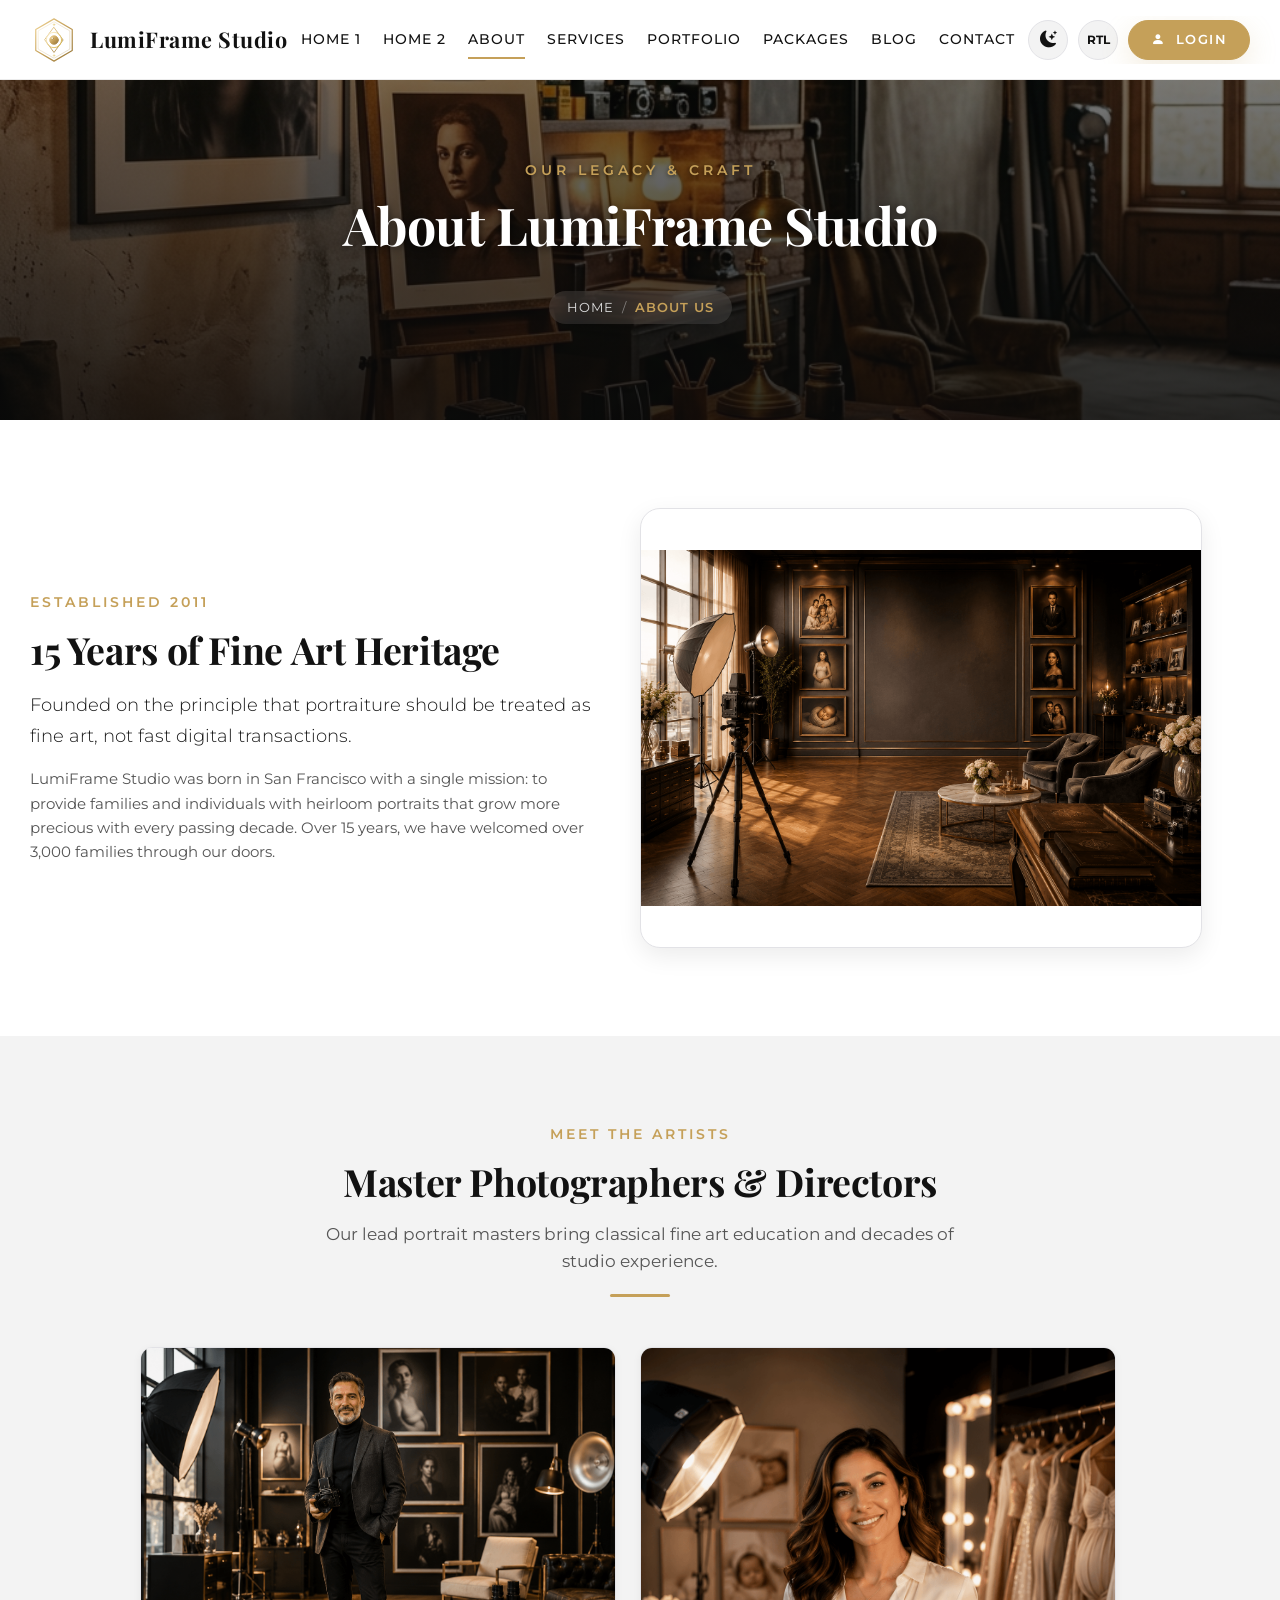
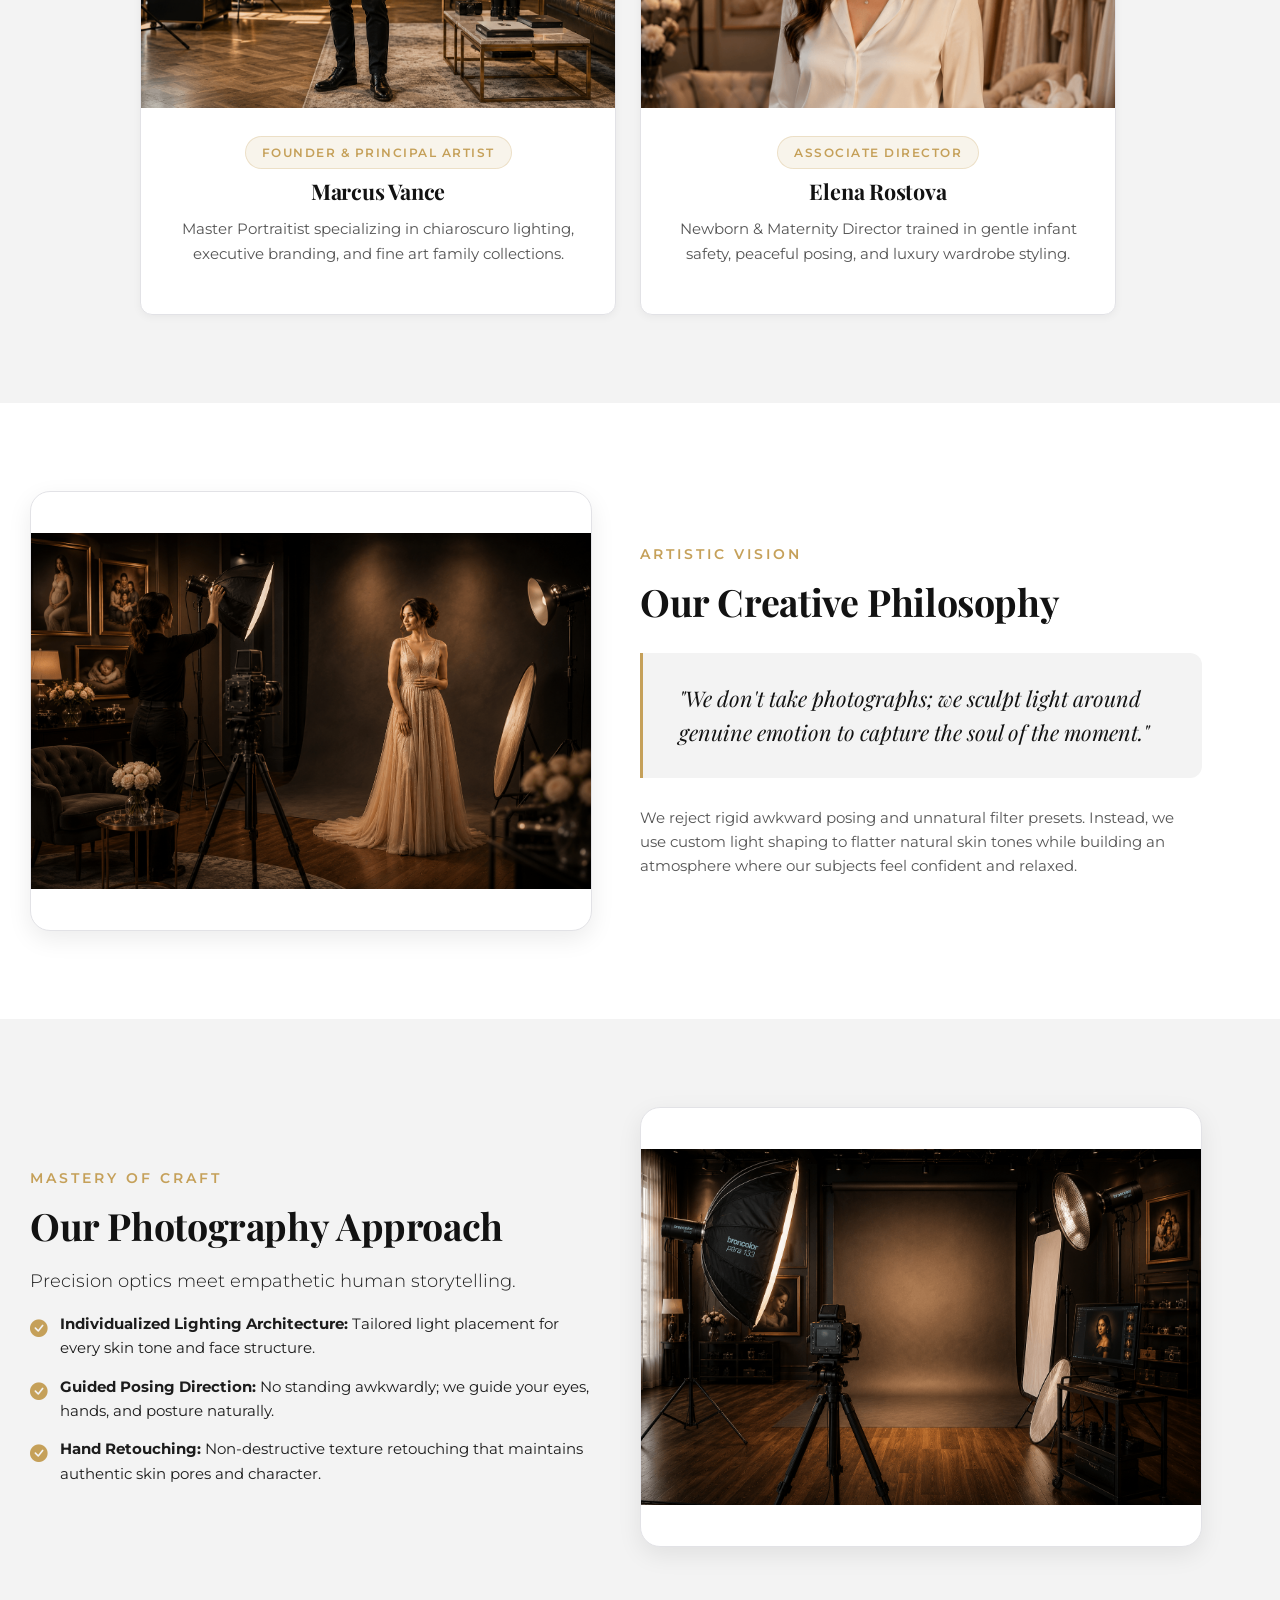
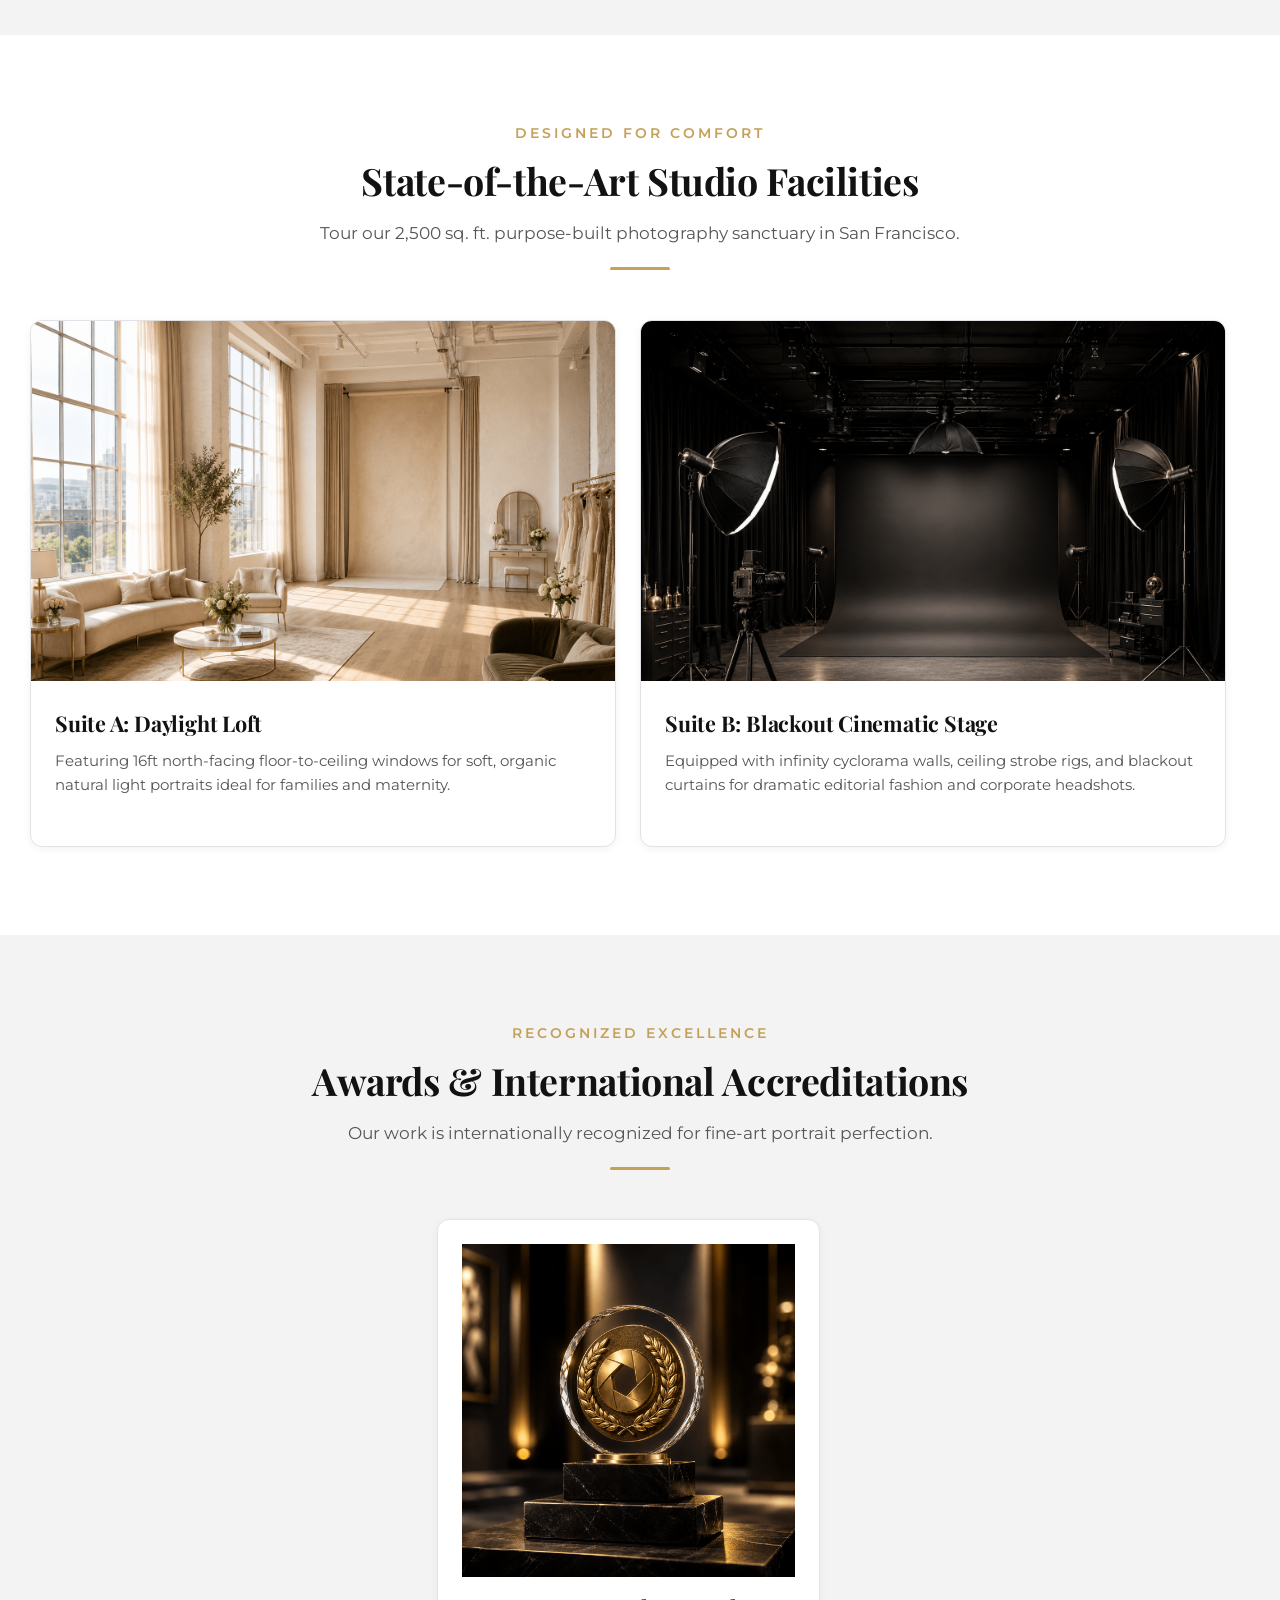
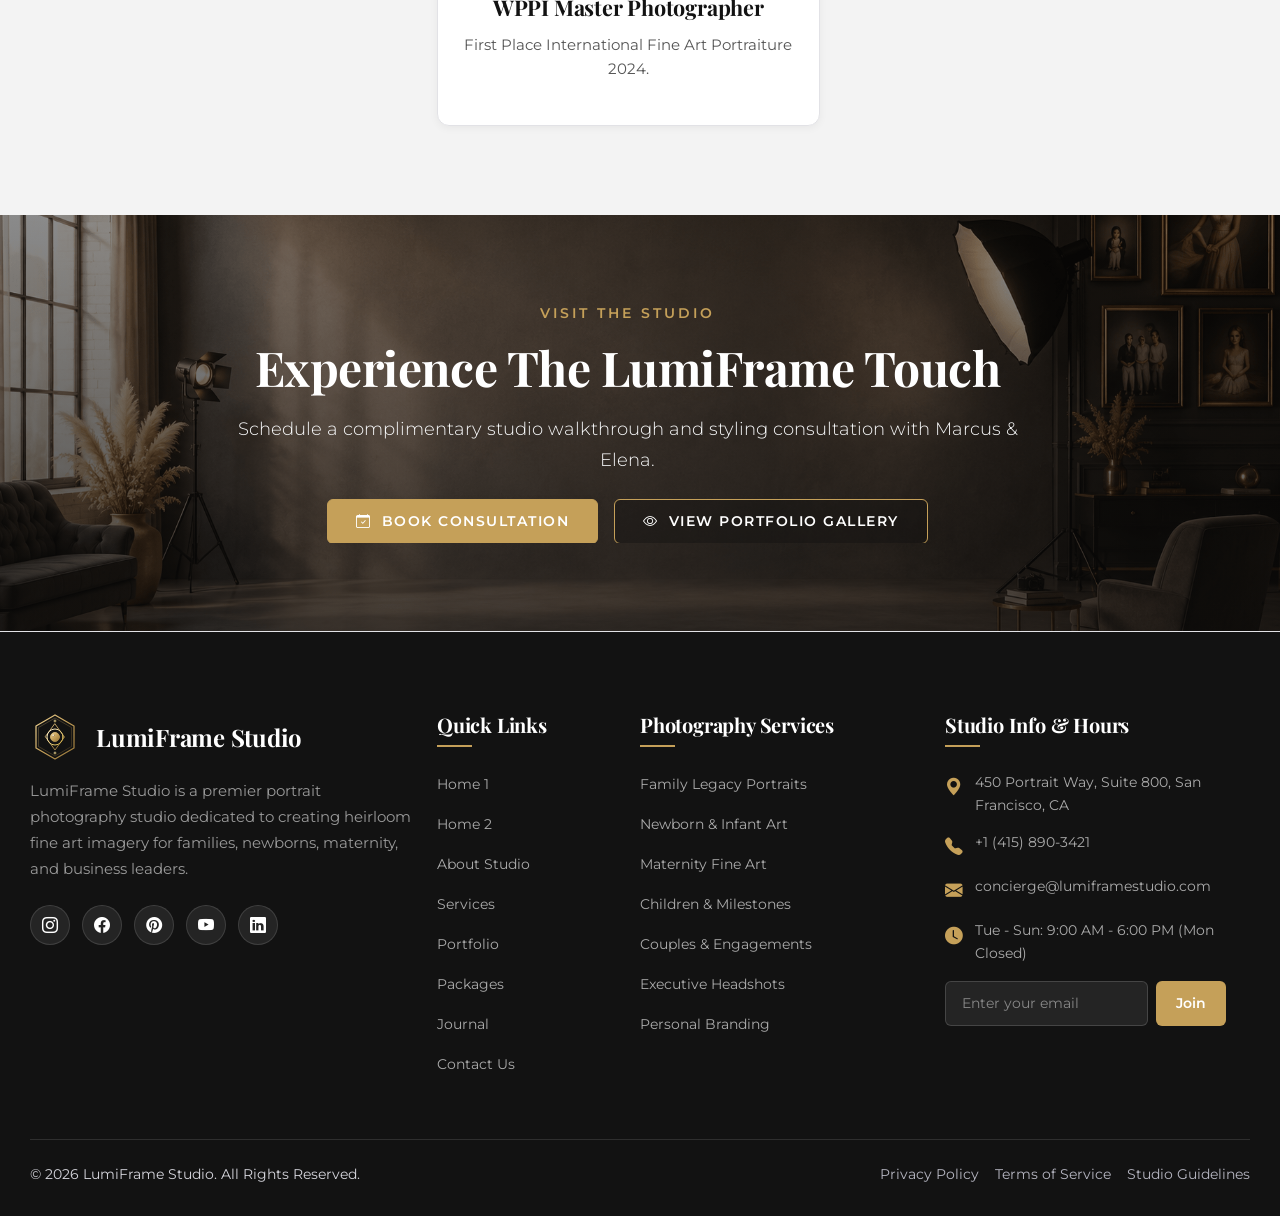
==== commit 946712ba: "bugs fixed" ====
--- a/about.html
+++ b/about.html
@@ -7,7 +7,9 @@
   <title>About Us - LumiFrame Studio &amp; Master Portraitists</title>
   <meta name="description"
     content="Discover the history, artistic vision, master team, and state-of-the-art facilities behind LumiFrame Studio in San Francisco.">
-  <link rel="icon" type="image/png" href="assets/images/common/lumi_icon.png">
+  <link rel="icon" type="image/svg+xml" href="assets/images/common/lumi_logo.svg">
+  <link rel="alternate icon" type="image/png" href="assets/images/common/lumi_icon.png">
+  <link rel="apple-touch-icon" href="assets/images/common/lumi_logo.svg">
 
   <!-- Bootstrap 5 & Icons -->
   <link rel="stylesheet" href="https://cdn.jsdelivr.net/npm/bootstrap@5.3.2/dist/css/bootstrap.min.css">
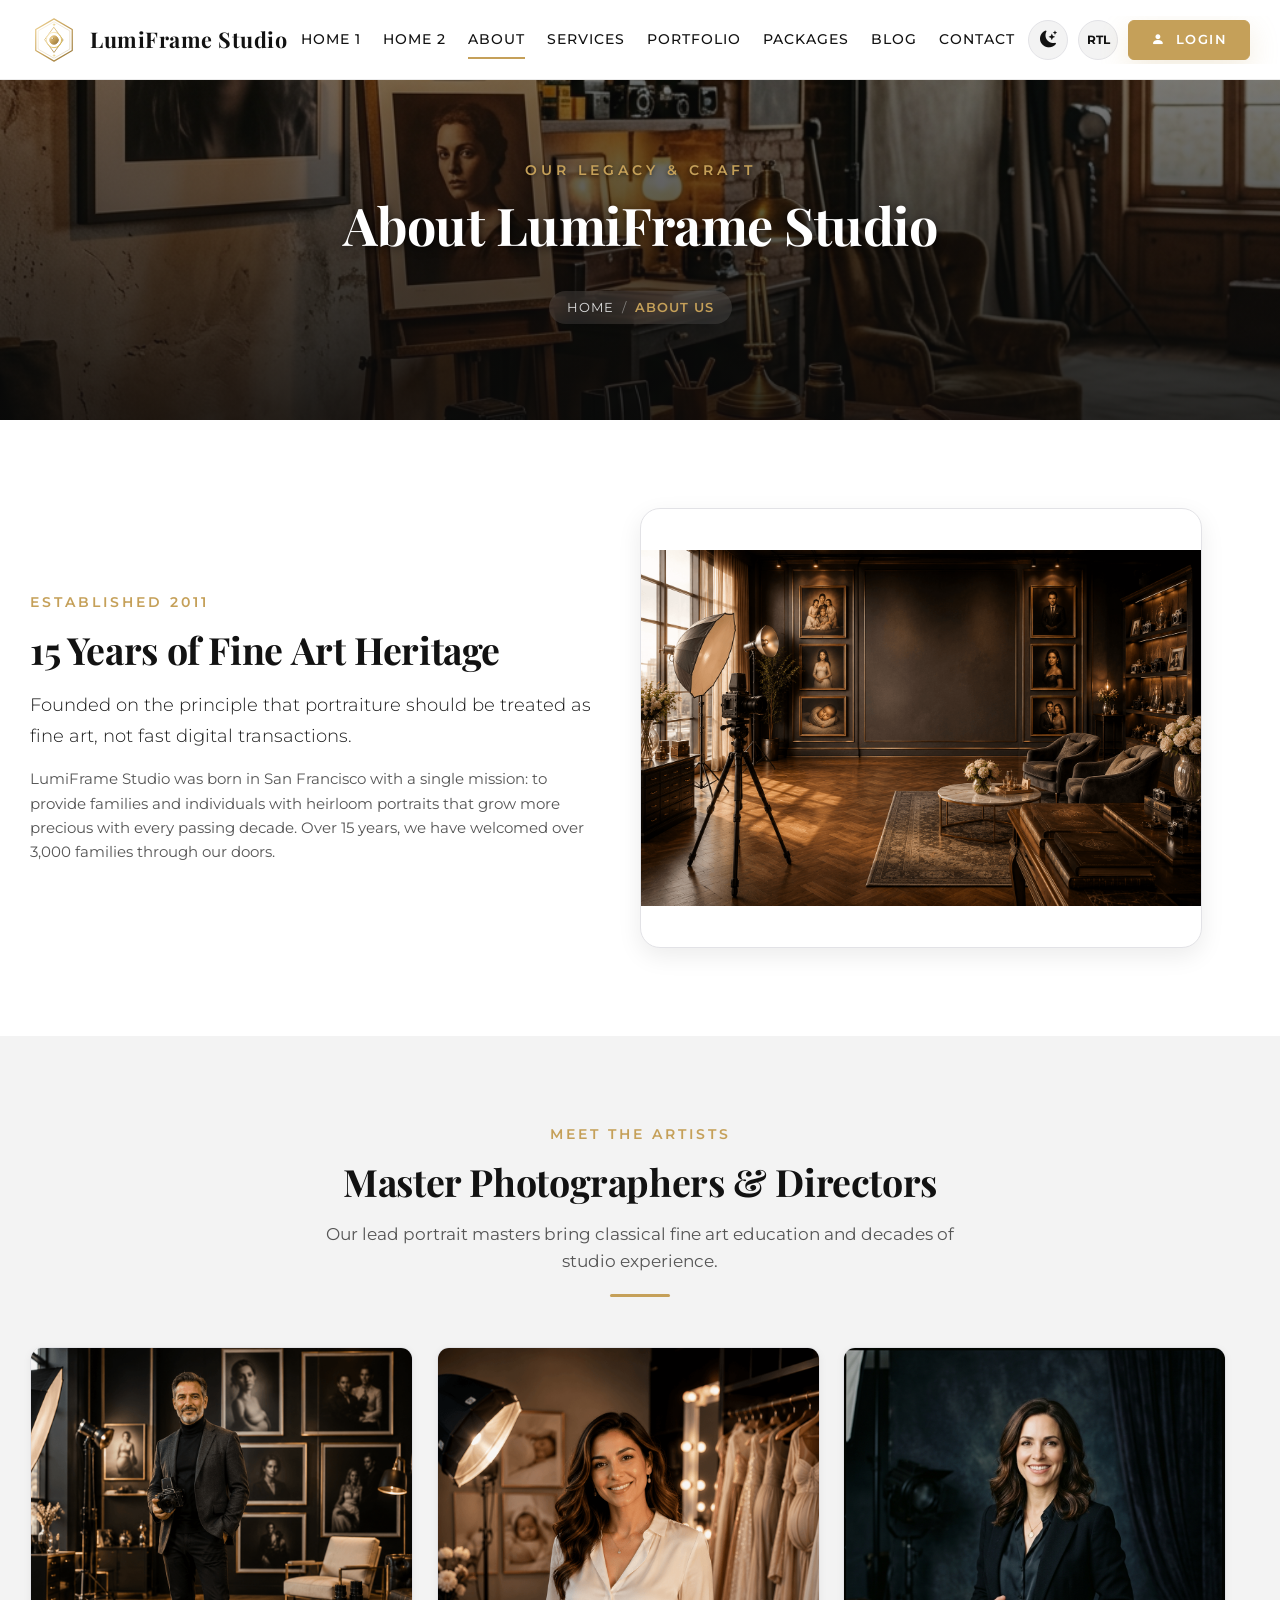
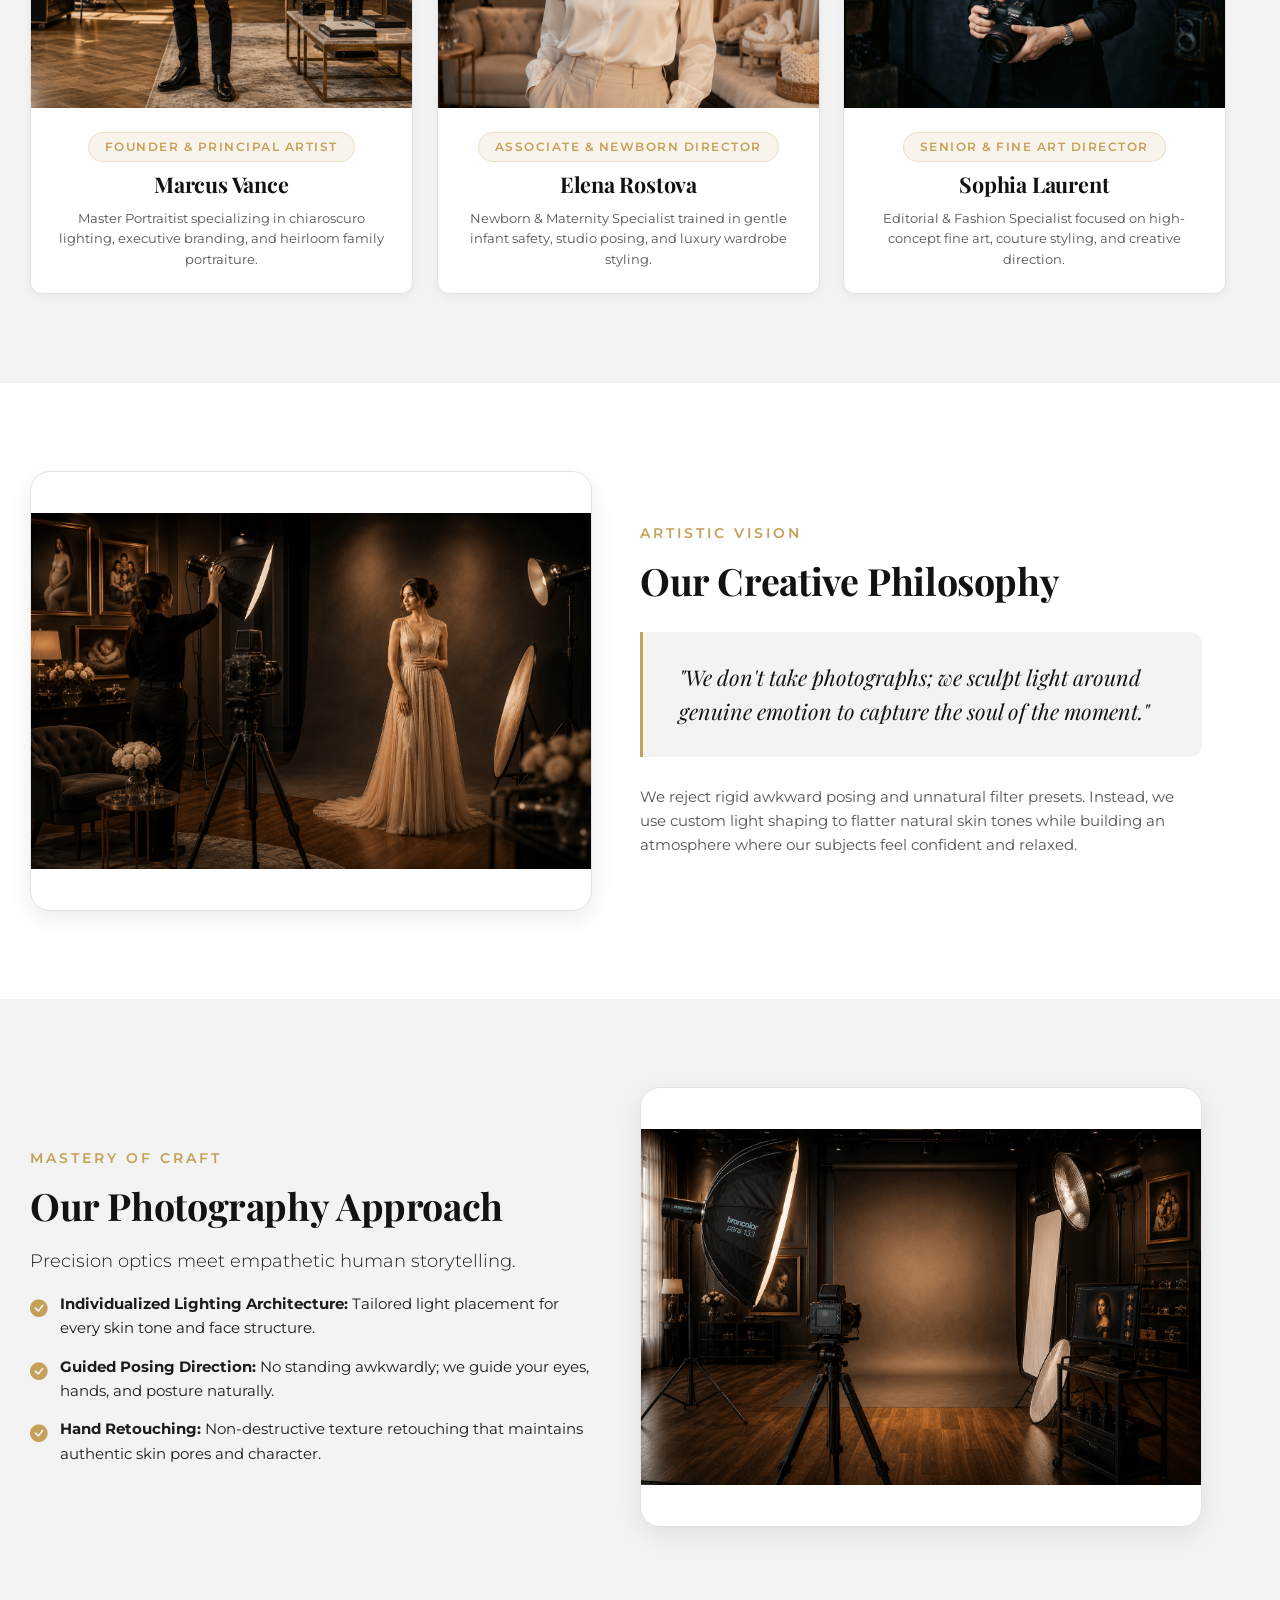
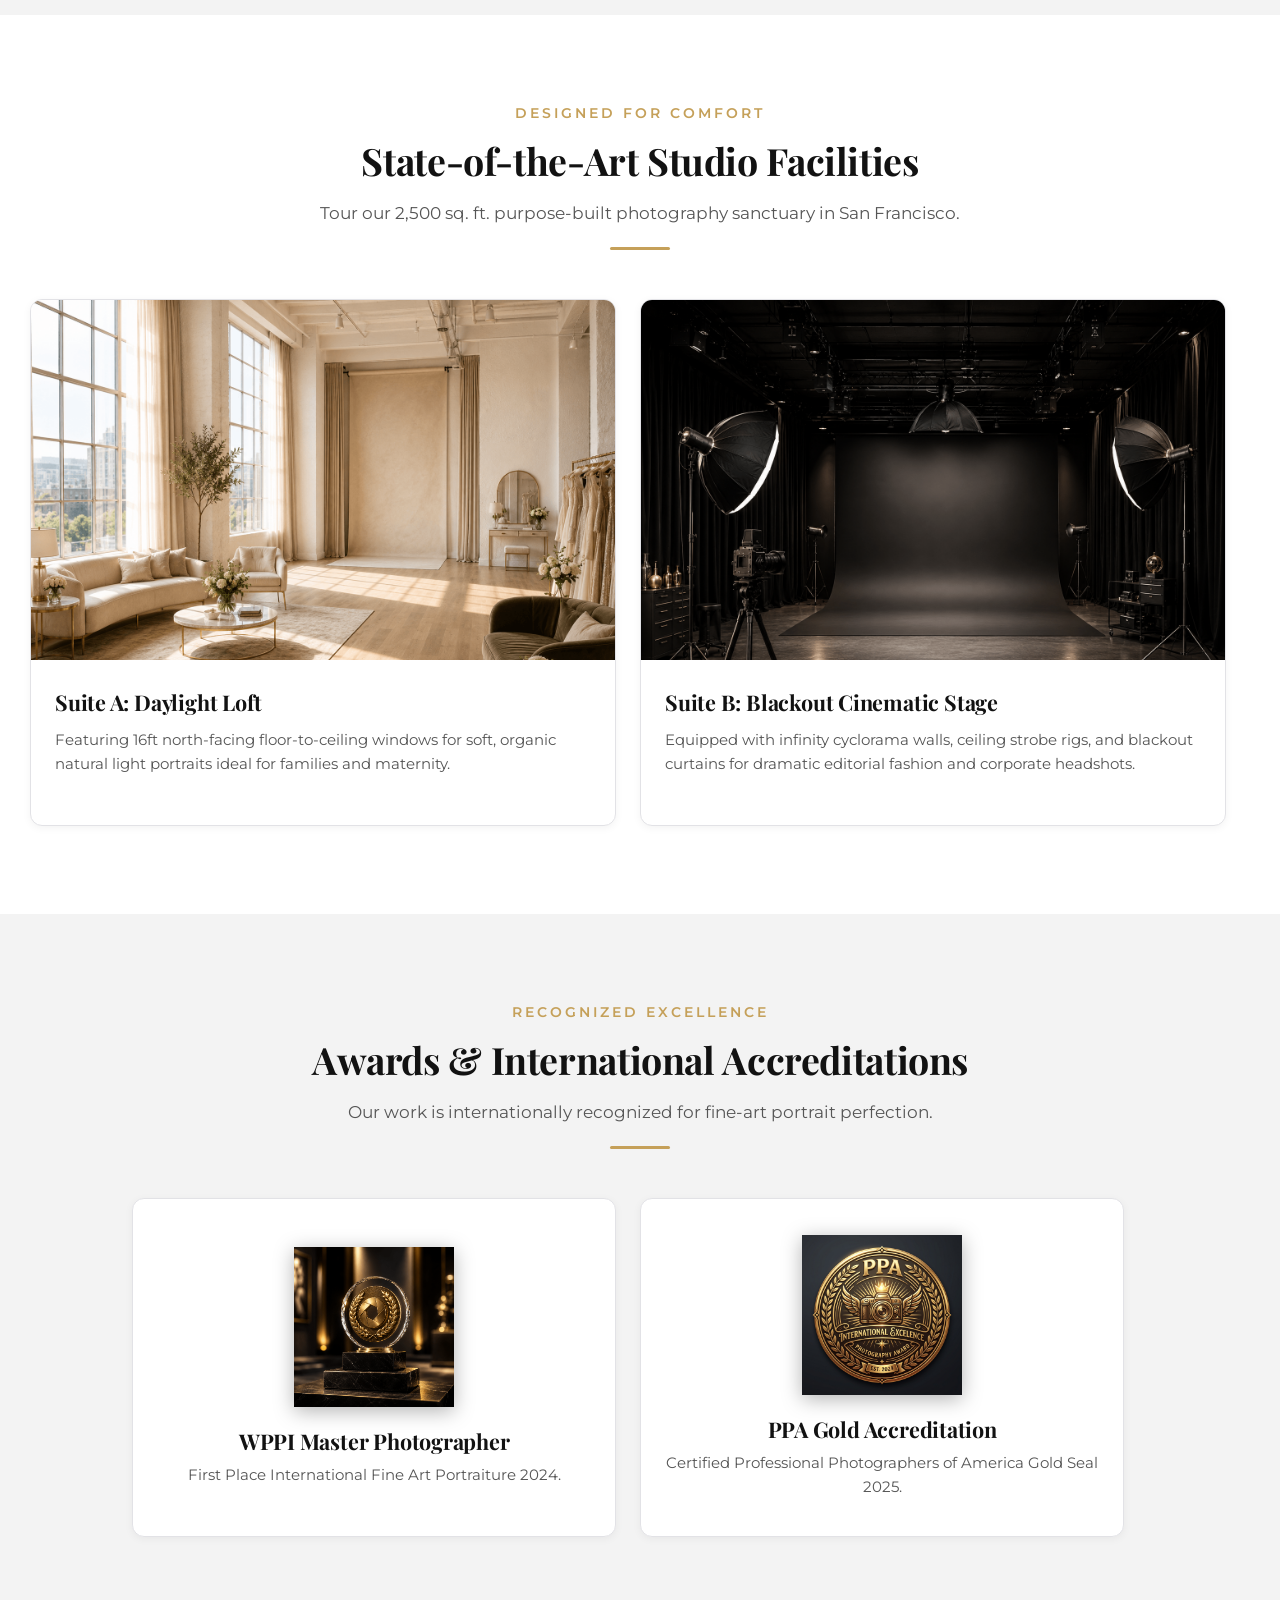
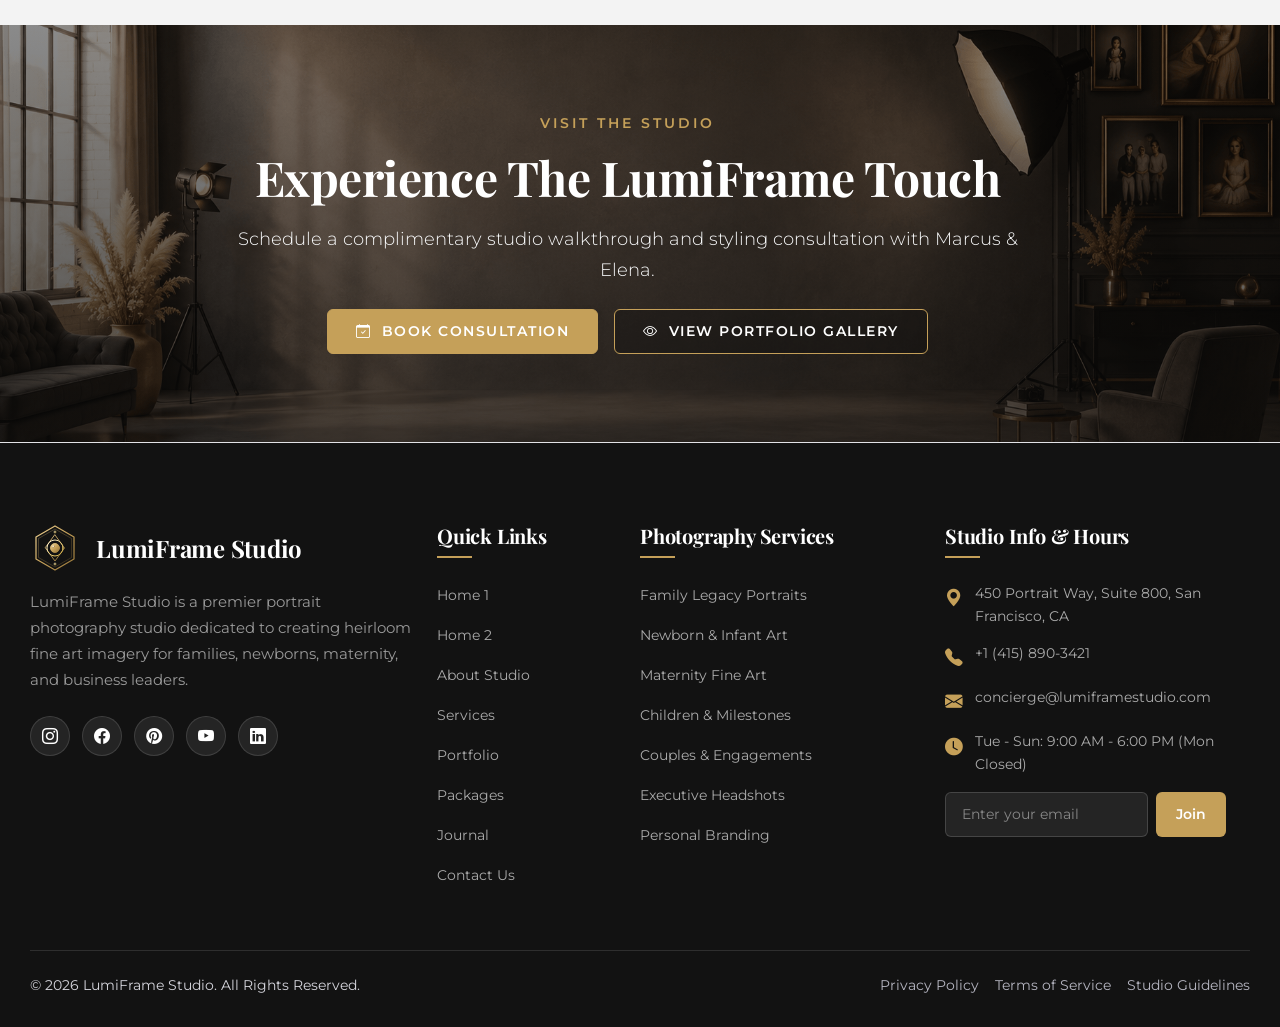
==== commit daff883e: "bug fixed" ====
--- a/about.html
+++ b/about.html
@@ -153,31 +153,45 @@
           <div class="gold-divider"></div>
         </div>
 
-        <div class="row g-4 row-cols-1 row-cols-md-2 justify-content-center">
-          <div class="col animate-fade-up" style="max-width:500px;">
-            <div class="card-custom">
+        <div class="row g-4 justify-content-center align-items-stretch team-artist-grid">
+          <!-- Artist 1 -->
+          <div class="col-lg-4 col-md-6 col-12 animate-fade-up">
+            <div class="card-custom team-artist-card h-100">
               <div class="card-img-wrapper portrait-ratio">
                 <img src="assets/images/about/lead-photographer.png" alt="Marcus Vance">
               </div>
               <div class="card-body-custom text-center">
                 <span class="badge-tag card-tag mx-auto mb-2">Founder &amp; Principal Artist</span>
                 <h3 class="card-title-custom">Marcus Vance</h3>
-                <p class="card-text-custom">Master Portraitist specializing in chiaroscuro lighting, executive branding,
-                  and fine art family collections.</p>
-              </div>
-            </div>
-          </div>
-
-          <div class="col animate-fade-up" style="max-width:500px;">
-            <div class="card-custom">
+                <p class="card-text-custom">Master Portraitist specializing in chiaroscuro lighting, executive branding, and heirloom family portraiture.</p>
+              </div>
+            </div>
+          </div>
+
+          <!-- Artist 2 -->
+          <div class="col-lg-4 col-md-6 col-12 animate-fade-up">
+            <div class="card-custom team-artist-card h-100">
               <div class="card-img-wrapper portrait-ratio">
                 <img src="assets/images/about/associate-photographer.png" alt="Elena Rostova">
               </div>
               <div class="card-body-custom text-center">
-                <span class="badge-tag card-tag mx-auto mb-2">Associate Director</span>
+                <span class="badge-tag card-tag mx-auto mb-2">Associate &amp; Newborn Director</span>
                 <h3 class="card-title-custom">Elena Rostova</h3>
-                <p class="card-text-custom">Newborn &amp; Maternity Director trained in gentle infant safety, peaceful
-                  posing, and luxury wardrobe styling.</p>
+                <p class="card-text-custom">Newborn &amp; Maternity Specialist trained in gentle infant safety, studio posing, and luxury wardrobe styling.</p>
+              </div>
+            </div>
+          </div>
+
+          <!-- Artist 3 -->
+          <div class="col-lg-4 col-md-6 col-12 animate-fade-up">
+            <div class="card-custom team-artist-card h-100">
+              <div class="card-img-wrapper portrait-ratio">
+                <img src="assets/images/about/senior-photographer.png" alt="Sophia Laurent" onerror="this.onerror=null; this.src='assets/images/about/associate-photographer.png';">
+              </div>
+              <div class="card-body-custom text-center">
+                <span class="badge-tag card-tag mx-auto mb-2">Senior &amp; Fine Art Director</span>
+                <h3 class="card-title-custom">Sophia Laurent</h3>
+                <p class="card-text-custom">Editorial &amp; Fashion Specialist focused on high-concept fine art, couture styling, and creative direction.</p>
               </div>
             </div>
           </div>
@@ -294,13 +308,22 @@
           <div class="gold-divider"></div>
         </div>
 
-        <div class="row align-items-center justify-content-center g-4">
-          <div class="col-md-4 text-center animate-fade-up">
-            <div class="card-custom p-4 align-items-center">
-              <img src="assets/images/about/awards-seal.png" alt="WPPI Master Award Seal"
-                style="width:160px; height:160px; object-fit:contain;" class="mb-3">
-              <h3 class="h4 card-title-custom">WPPI Master Photographer</h3>
-              <p class="card-text-custom text-center">First Place International Fine Art Portraiture 2024.</p>
+        <div class="row justify-content-center align-items-stretch g-4">
+          <!-- Award 1: WPPI Master Photographer -->
+          <div class="col-lg-5 col-md-6 col-12 animate-fade-up">
+            <div class="card-custom awards-card text-center">
+              <img src="assets/images/about/awards-seal.png" alt="WPPI Master Award Seal" class="awards-seal-img" onerror="this.onerror=null; this.src='assets/images/about/awards-seal.png';">
+              <h3 class="h4 card-title-custom mb-2 text-center">WPPI Master Photographer</h3>
+              <p class="card-text-custom text-center mb-0">First Place International Fine Art Portraiture 2024.</p>
+            </div>
+          </div>
+
+          <!-- Award 2: PPA International Gold Accreditation -->
+          <div class="col-lg-5 col-md-6 col-12 animate-fade-up">
+            <div class="card-custom awards-card text-center">
+              <img src="assets/images/about/award-seal-2.png" alt="PPA International Gold Accreditation Seal" class="awards-seal-img">
+              <h3 class="h4 card-title-custom mb-2 text-center">PPA Gold Accreditation</h3>
+              <p class="card-text-custom text-center mb-0">Certified Professional Photographers of America Gold Seal 2025.</p>
             </div>
           </div>
         </div>
@@ -335,10 +358,10 @@
     <div class="container">
       <div class="row g-4">
         <div class="col-lg-4 col-md-6">
-          <div class="d-flex align-items-center gap-3 mb-3">
+          <a href="index.html" class="d-inline-flex align-items-center gap-3 mb-3 text-decoration-none">
             <img src="assets/images/common/lumi_logo.svg" alt="LumiFrame Studio" class="footer-brand-img mb-0">
             <span class="font-heading fw-bold text-white fs-4">LumiFrame Studio</span>
-          </div>
+          </a>
           <p class="footer-desc">LumiFrame Studio is a premier portrait photography studio dedicated to creating
             heirloom fine art imagery for families, newborns, maternity, and business leaders.</p>
           <div class="footer-social-links">
--- a/assets/css/footer.css
+++ b/assets/css/footer.css
@@ -21,6 +21,12 @@
   width: auto;
   max-width: 100%;
   margin-bottom: 16px;
+  transition: transform 0.3s ease, opacity 0.3s ease;
+}
+
+.site-footer a:hover .footer-brand-img {
+  opacity: 0.9;
+  transform: scale(1.02);
 }
 
 .footer-desc {
--- a/assets/css/cards.css
+++ b/assets/css/cards.css
@@ -306,3 +306,178 @@
   font-size: 1.75rem;
   margin-bottom: 20px;
 }
+
+/* ==========================================================================
+   Awards & Accreditations Card Alignment (Desktop, Laptop, Tablet, Mobile)
+   ========================================================================== */
+.awards-card {
+  height: 100% !important;
+  display: flex !important;
+  flex-direction: column !important;
+  align-items: center !important;
+  justify-content: center !important;
+  text-align: center !important;
+  padding: 2.25rem 1.5rem !important;
+  border-radius: var(--radius-md) !important;
+  transition: transform 0.35s ease, box-shadow 0.35s ease !important;
+}
+
+.awards-card:hover {
+  transform: translateY(-6px) !important;
+  box-shadow: 0 12px 30px rgba(0, 0, 0, 0.25) !important;
+}
+
+.awards-seal-img {
+  width: 160px !important;
+  height: 160px !important;
+  max-width: 160px !important;
+  max-height: 160px !important;
+  object-fit: contain !important;
+  margin-left: auto !important;
+  margin-right: auto !important;
+  margin-bottom: 1.25rem !important;
+  filter: drop-shadow(0 4px 10px rgba(0, 0, 0, 0.3));
+  transition: transform 0.35s ease !important;
+}
+
+.awards-card:hover .awards-seal-img {
+  transform: scale(1.05) !important;
+}
+
+@media (max-width: 991.98px) {
+  .awards-seal-img {
+    width: 140px !important;
+    height: 140px !important;
+    max-width: 140px !important;
+    max-height: 140px !important;
+  }
+  .awards-card {
+    padding: 1.75rem 1.25rem !important;
+  }
+}
+
+/* ==========================================================================
+   Team Artist Grid - Desktop & Responsive Text Alignment
+   ========================================================================== */
+.team-artist-card {
+  height: 100% !important;
+  display: flex !important;
+  flex-direction: column !important;
+}
+
+.team-artist-card .card-body-custom {
+  display: flex !important;
+  flex-direction: column !important;
+  flex-grow: 1 !important;
+  justify-content: flex-start !important;
+  padding: 24px 20px !important;
+}
+
+.team-artist-card .card-tag {
+  min-height: 30px;
+  display: inline-flex !important;
+  align-items: center;
+  justify-content: center;
+  line-height: 1.2;
+}
+
+.team-artist-card .card-title-custom {
+  margin-bottom: 10px !important;
+}
+
+.team-artist-card .card-text-custom {
+  margin-bottom: 0 !important;
+  line-height: 1.6 !important;
+  flex-grow: 1;
+}
+
+@media (min-width: 1200px) {
+  .team-artist-card .card-text-custom {
+    font-size: 0.82rem;
+    line-height: 1.55 !important;
+  }
+}
+
+/* Feature Split Section Bullet Point Alignment */
+.feature-bullet-list {
+  display: flex !important;
+  flex-direction: column !important;
+  gap: 14px !important;
+  margin-top: 16px !important;
+  margin-bottom: 0 !important;
+}
+
+.feature-bullet-list li {
+  display: flex !important;
+  align-items: flex-start !important;
+  gap: 12px !important;
+  font-size: 0.94rem !important;
+  line-height: 1.55 !important;
+  color: var(--text-main) !important;
+}
+
+.feature-bullet-list i {
+  color: var(--primary-color) !important;
+  font-size: 1.15rem !important;
+  flex-shrink: 0 !important;
+  margin-top: 3px !important;
+}
+
+/* Blog Editorial Insight Box Styling & iPad Pro (1024x1366) Alignment */
+.blog-insight-box {
+  background: var(--bg-card) !important;
+  border: 1px solid rgba(197, 160, 89, 0.35) !important;
+  border-radius: var(--radius-md) !important;
+  box-shadow: var(--shadow-sm);
+  padding: 1.25rem !important;
+  margin-top: 1.5rem !important;
+  width: 100% !important;
+  box-sizing: border-box !important;
+  transition: all var(--transition-normal);
+}
+
+.blog-insight-box:hover {
+  border-color: var(--primary-color) !important;
+  box-shadow: var(--shadow-gold-sm);
+}
+
+.blog-insight-header {
+  padding-bottom: 0.75rem !important;
+  margin-bottom: 1.25rem !important;
+  border-bottom: 1px solid rgba(197, 160, 89, 0.25) !important;
+  font-size: 1.05rem !important;
+  letter-spacing: 0.5px !important;
+}
+
+.blog-insight-box ul li {
+  display: flex !important;
+  align-items: flex-start !important;
+  gap: 8px !important;
+  color: var(--text-main) !important;
+  font-size: 0.85rem !important;
+  line-height: 1.45 !important;
+}
+
+.blog-insight-box ul li i {
+  color: var(--primary-color) !important;
+  font-size: 1rem !important;
+  flex-shrink: 0 !important;
+  margin-top: 2px !important;
+}
+
+@media (min-width: 768px) and (max-width: 1199.98px) {
+  .blog-insight-box {
+    padding: 1.15rem 1.25rem !important;
+  }
+  
+  .blog-insight-box ul {
+    --bs-gutter-x: 1rem !important;
+    --bs-gutter-y: 0.75rem !important;
+  }
+
+  .blog-insight-box ul li {
+    font-size: 0.82rem !important;
+  }
+}
+
+
--- a/assets/css/buttons.css
+++ b/assets/css/buttons.css
@@ -103,7 +103,7 @@
   border: 1px solid var(--primary-color);
   padding: 10px 22px;
   font-size: 0.82rem;
-  border-radius: var(--radius-pill);
+  border-radius: var(--radius-sm);
   min-height: 40px;
   box-shadow: var(--shadow-gold);
   transition: all var(--transition-fast);
--- a/assets/css/mobile.css
+++ b/assets/css/mobile.css
@@ -90,6 +90,24 @@
   .site-banner.hero-banner {
     height: 430px;
     min-height: 360px;
+  }
+
+  .site-banner.hero-banner.home2-editorial-banner {
+    align-items: flex-start;
+    height: auto !important;
+    min-height: auto !important;
+    padding-top: 28px !important;
+    padding-bottom: 48px !important;
+    overflow: hidden;
+  }
+
+  .home2-editorial-banner .banner-content {
+    overflow: visible;
+  }
+
+  .home2-editorial-banner .row {
+    align-items: flex-start !important;
+    row-gap: 24px !important;
   }
 
   .site-banner.inner-banner {
--- a/assets/css/responsive-patch.css
+++ b/assets/css/responsive-patch.css
@@ -419,8 +419,8 @@
     --bs-gutter-x: 16px !important;
     margin-left: calc(-0.5 * var(--bs-gutter-x)) !important;
     margin-right: calc(-0.5 * var(--bs-gutter-x)) !important;
-    width: calc(100% + var(--bs-gutter-x)) !important;
-    max-width: calc(100% + var(--bs-gutter-x)) !important;
+    width: auto !important;
+    max-width: none !important;
     box-sizing: border-box !important;
   }
 
@@ -651,8 +651,8 @@
     --bs-gutter-x: 24px !important;
     margin-left: calc(-0.5 * var(--bs-gutter-x)) !important;
     margin-right: calc(-0.5 * var(--bs-gutter-x)) !important;
-    width: calc(100% + var(--bs-gutter-x)) !important;
-    max-width: calc(100% + var(--bs-gutter-x)) !important;
+    width: auto !important;
+    max-width: none !important;
     box-sizing: border-box !important;
   }
 
@@ -762,6 +762,7 @@
 @media (min-width: 768px) and (max-width: 1366px) {
   .row-cols-md-3,
   .row-cols-lg-3,
+  .team-artist-grid,
   .testimonial-grid {
     display: flex !important;
     flex-wrap: wrap !important;
@@ -772,6 +773,7 @@
 
   .row-cols-md-3 > *,
   .row-cols-lg-3 > *,
+  .team-artist-grid > *,
   .testimonial-grid > .col,
   .testimonial-grid > [class*="col"] {
     flex: 0 0 50% !important;
@@ -785,6 +787,7 @@
 
   .row-cols-md-3 .card-custom,
   .row-cols-lg-3 .card-custom,
+  .team-artist-grid .card-custom,
   .testimonial-grid .card-custom {
     display: flex !important;
     flex-direction: column !important;
@@ -1563,43 +1566,201 @@
     border: 1px solid #2A2A30 !important;
   }
 
-  /* ─── Universal Mobile Banner Top & Bottom Padding Refinement ─── */
-  @media (max-width: 991.98px) {
+  /* ─── Universal Mobile (360x768) & iPad Pro (1024x1366) Header & Banner Cut-off Fix ─── */
+  .site-banner {
+    overflow: visible !important;
+  }
+
+  /* iPad Pro (1024x1366) & Tablet (768px–1024px) */
+  @media (min-width: 768px) and (max-width: 1024px) {
     .site-banner,
     .hero-banner,
     .inner-banner,
     .home2-editorial-banner {
-      padding-top: 110px !important;
-      padding-bottom: 70px !important;
       height: auto !important;
       min-height: auto !important;
-    }
-  }
-
+      padding-top: 110px !important;
+      padding-bottom: 60px !important;
+    }
+
+    .site-banner.inner-banner {
+      min-height: 240px !important;
+      padding-top: 105px !important;
+      padding-bottom: 45px !important;
+    }
+
+    .home2-hero-preview-card {
+      transform: none !important;
+      margin-top: 24px !important;
+    }
+
+    .home2-hero-preview-card img {
+      max-height: 380px !important;
+      object-fit: cover !important;
+    }
+
+    .banner-title {
+      font-size: clamp(2.2rem, 5.5vw, 3rem) !important;
+      line-height: 1.2 !important;
+    }
+  }
+
+  /* Mobile (360x740 & Small Phones <768px) Banner Top Clearance & Uncropped Spotlight Card Fix */
   @media (max-width: 767.98px) {
     .site-banner,
     .hero-banner,
     .inner-banner,
     .home2-editorial-banner {
-      padding-top: 115px !important;
-      padding-bottom: 75px !important;
       height: auto !important;
       min-height: auto !important;
-    }
-  }
-
-  @media (max-width: 575.98px) {
-    .site-banner,
-    .hero-banner,
-    .inner-banner,
-    .home2-editorial-banner {
-      padding-top: 120px !important;
-      padding-bottom: 80px !important;
+      padding-top: 104px !important; /* Fixed header (64px) + 40px clear space so text is never covered */
+      padding-bottom: 70px !important; /* Generous bottom spacing so preview card is never cut off */
+      background-position: center center !important;
+      background-size: cover !important;
+      overflow: visible !important;
+    }
+
+    .site-banner.inner-banner {
+      min-height: 220px !important;
+      padding-top: 100px !important;
+      padding-bottom: 45px !important;
+    }
+
+    .banner-title {
+      font-size: clamp(1.55rem, 6.8vw, 2.15rem) !important;
+      line-height: 1.25 !important;
+      margin-bottom: 12px !important;
+    }
+
+    .banner-lead {
+      font-size: 0.92rem !important;
+      line-height: 1.55 !important;
+      margin-bottom: 20px !important;
+    }
+
+    /* Secondary Spotlight Preview Card Mobile Frame */
+    .home2-hero-preview-card {
+      transform: none !important;
+      margin-top: 24px !important;
+      margin-bottom: 16px !important;
+      padding: 10px !important;
+      background: rgba(18, 18, 18, 0.9) !important;
+      border: 1px solid rgba(197, 160, 89, 0.4) !important;
+      border-radius: var(--radius-lg) !important;
+      box-shadow: 0 12px 32px rgba(0, 0, 0, 0.7), var(--shadow-gold) !important;
+      overflow: hidden !important;
+    }
+
+    .home2-hero-preview-card img {
+      width: 100% !important;
       height: auto !important;
-      min-height: auto !important;
-    }
-  }
-
+      max-height: 380px !important;
+      object-fit: cover !important;
+      object-position: top center !important; /* Keep faces and upper body perfectly framed */
+      border-radius: var(--radius-md) !important;
+      display: block !important;
+    }
+
+    .home2-hero-badge {
+      top: 18px !important;
+      right: 18px !important;
+      padding: 4px 10px !important;
+      font-size: 0.7rem !important;
+    }
+
+    .home2-hero-stats {
+      gap: 14px !important;
+      margin-top: 20px !important;
+      padding-top: 16px !important;
+    }
+
+    .banner-breadcrumb {
+      font-size: 0.75rem !important;
+      padding: 5px 14px !important;
+      margin-top: 12px !important;
+    }
+  }
+
+
+  /* ─── Visual Excellence / Portfolio Gallery Symmetrical 100% Equal Left/Right Margin Alignment ─── */
+  @media (min-width: 768px) and (max-width: 1199.98px) {
+
+    /* Container: Centered 960px max-width on 1024x1366 with 24px side padding */
+    section.section-padding .container,
+    .portfolio-page .container {
+      width: 100% !important;
+      max-width: 960px !important;
+      padding-left: 24px !important;
+      padding-right: 24px !important;
+      margin-left: auto !important;
+      margin-right: auto !important;
+      box-sizing: border-box !important;
+    }
+
+    /* Center-align gallery section header */
+    .section-header {
+      text-align: center !important;
+      margin-left: auto !important;
+      margin-right: auto !important;
+      width: 100% !important;
+      max-width: 760px !important;
+    }
+
+    .section-header .gold-divider {
+      margin-left: auto !important;
+      margin-right: auto !important;
+    }
+
+    /* Center-align filter bar with symmetrical margins */
+    .portfolio-filter-bar {
+      display: flex !important;
+      justify-content: center !important;
+      align-items: center !important;
+      flex-wrap: wrap !important;
+      gap: 10px !important;
+      width: 100% !important;
+      margin-left: auto !important;
+      margin-right: auto !important;
+      padding-left: 0 !important;
+      padding-right: 0 !important;
+      margin-bottom: 36px !important;
+      text-align: center !important;
+      box-sizing: border-box !important;
+    }
+
+    /* Portfolio Grid Row: Exact 2-Column Symmetrical Grid Alignment */
+    #portfolioGrid {
+      display: flex !important;
+      flex-wrap: wrap !important;
+      justify-content: center !important;
+      align-items: stretch !important;
+      --bs-gutter-x: 24px !important;
+      --bs-gutter-y: 24px !important;
+      margin-left: -12px !important;
+      margin-right: -12px !important;
+      width: calc(100% + 24px) !important;
+      max-width: calc(100% + 24px) !important;
+      box-sizing: border-box !important;
+    }
+
+    #portfolioGrid > .portfolio-item {
+      flex: 0 0 50% !important;
+      max-width: 50% !important;
+      width: 50% !important;
+      padding-left: 12px !important;
+      padding-right: 12px !important;
+      margin-bottom: 24px !important;
+      box-sizing: border-box !important;
+    }
+
+    #portfolioGrid .portfolio-card {
+      width: 100% !important;
+      max-width: 100% !important;
+      height: auto !important;
+      min-height: 0 !important;
+      aspect-ratio: 1 / 1 !important;
+    }
+  }
 
   /* ─── Zero Flicker / Zero Blinking Theme Switching Guard ─── */
   html.theme-switching,
